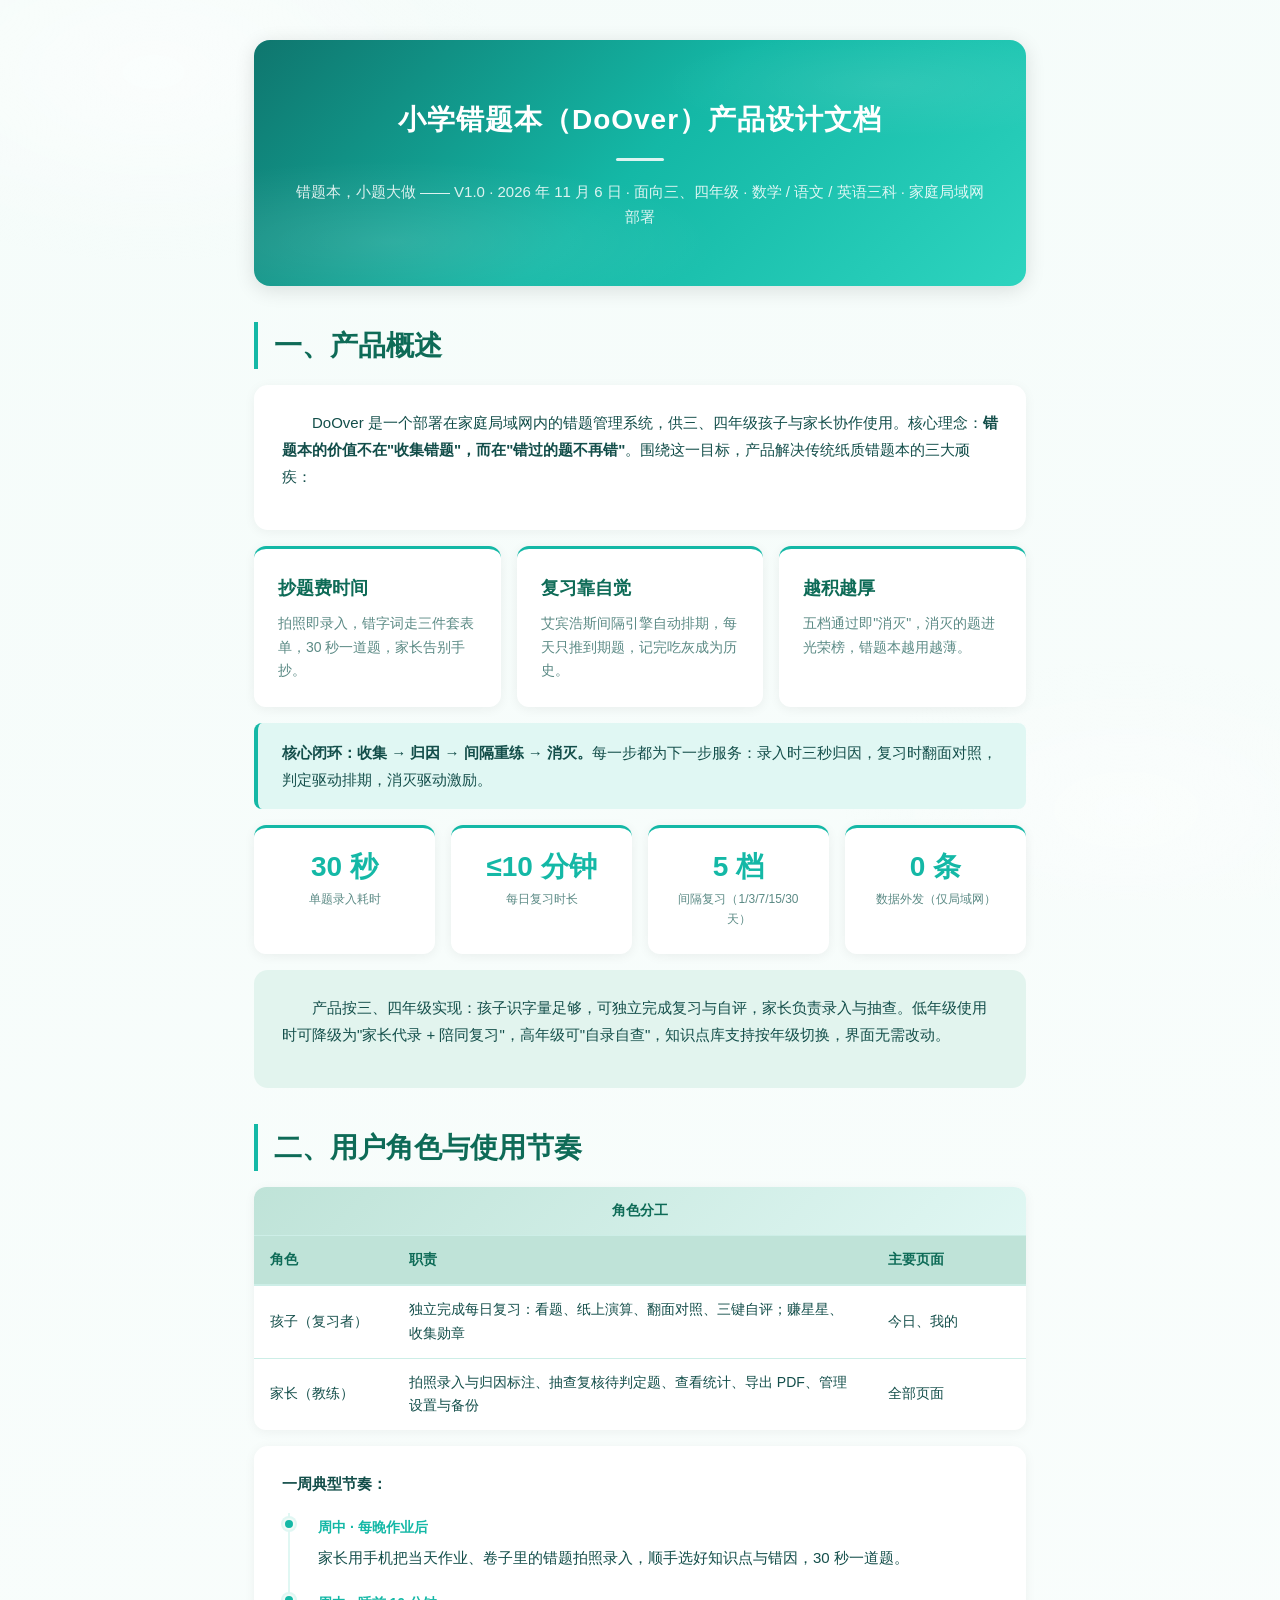
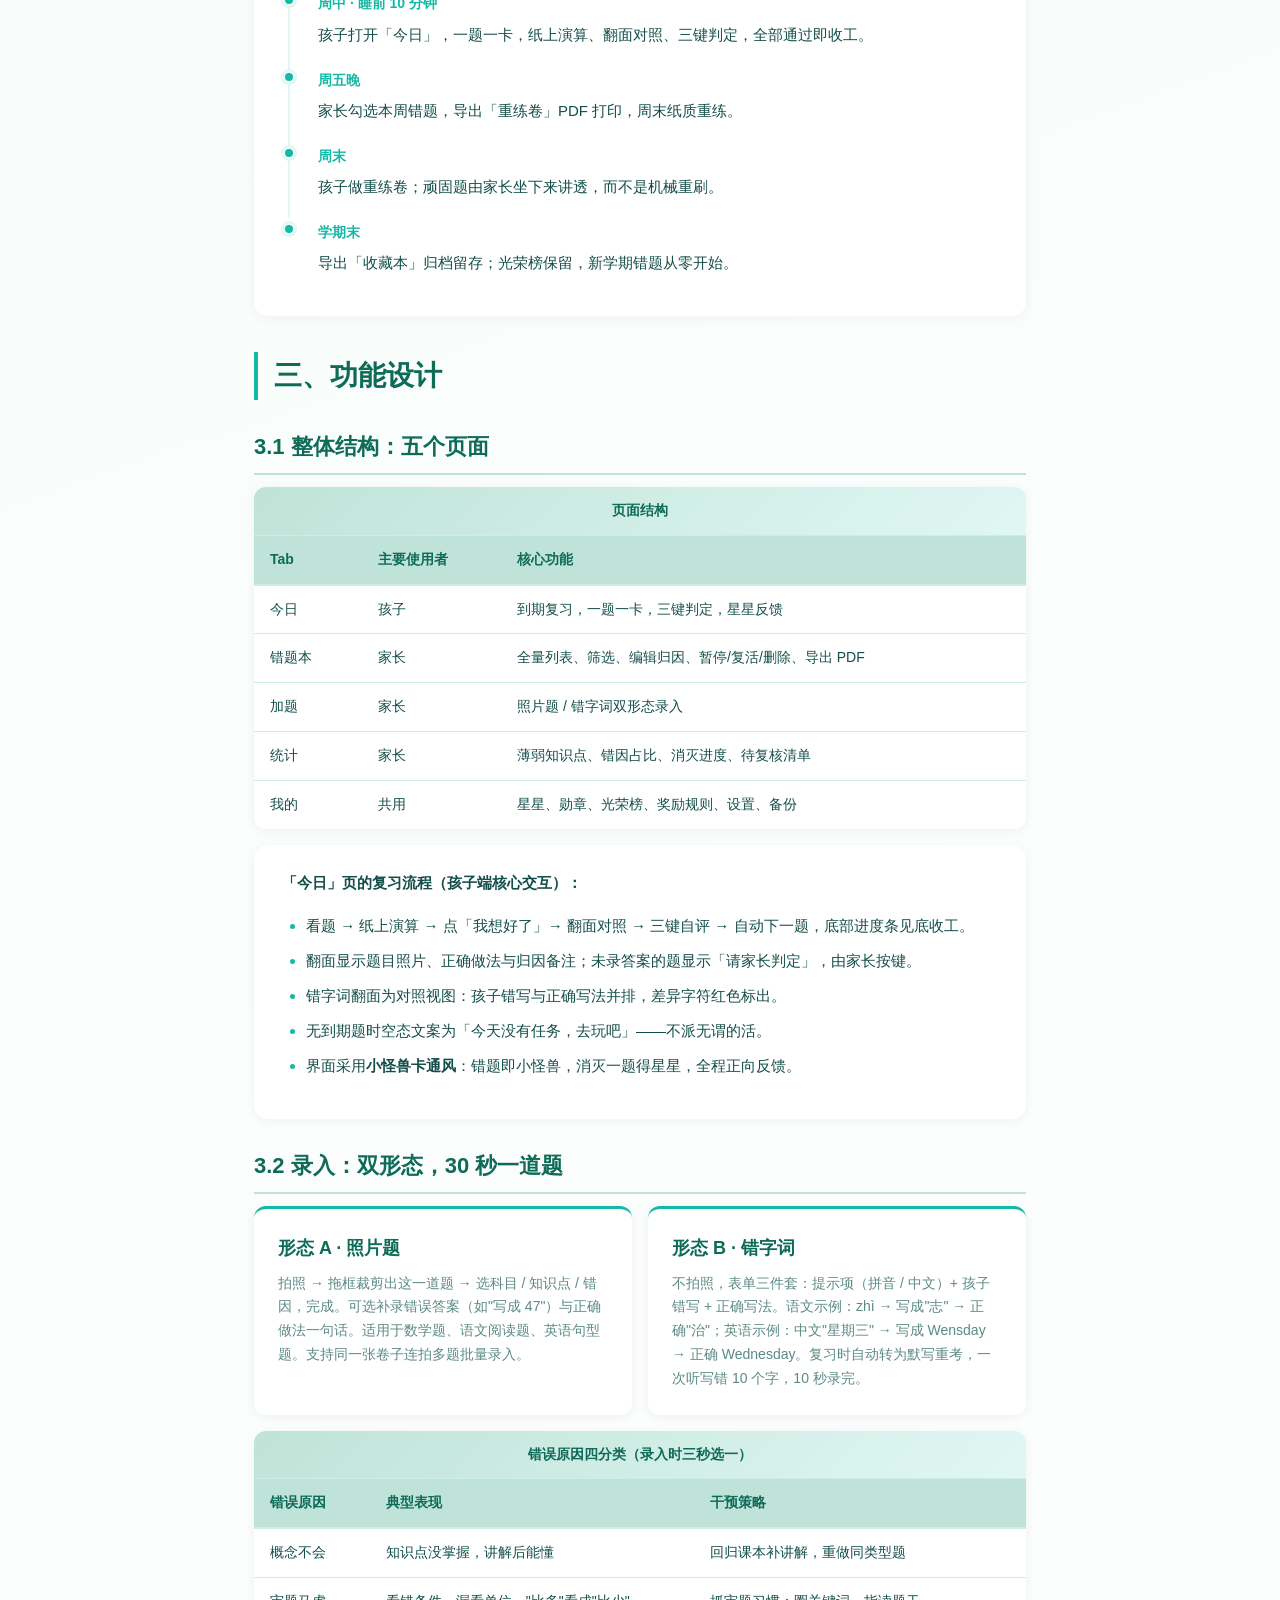
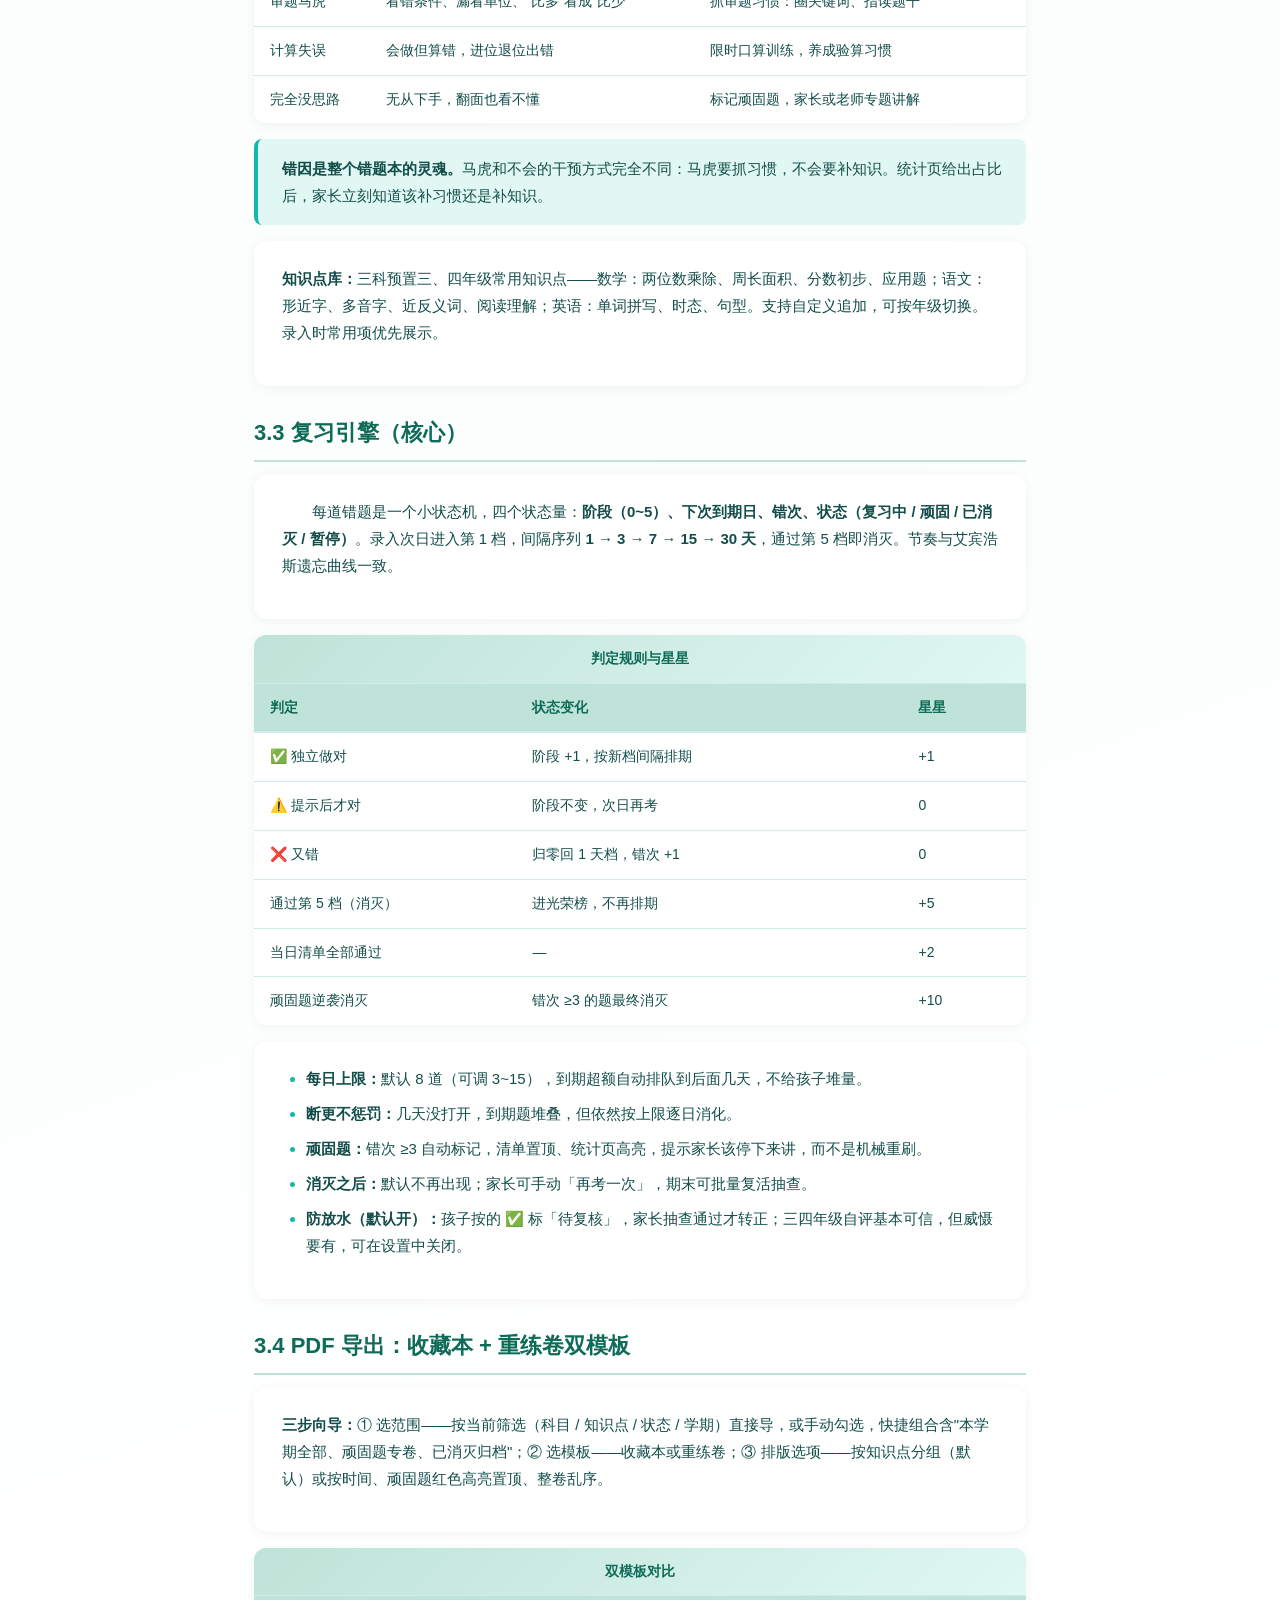
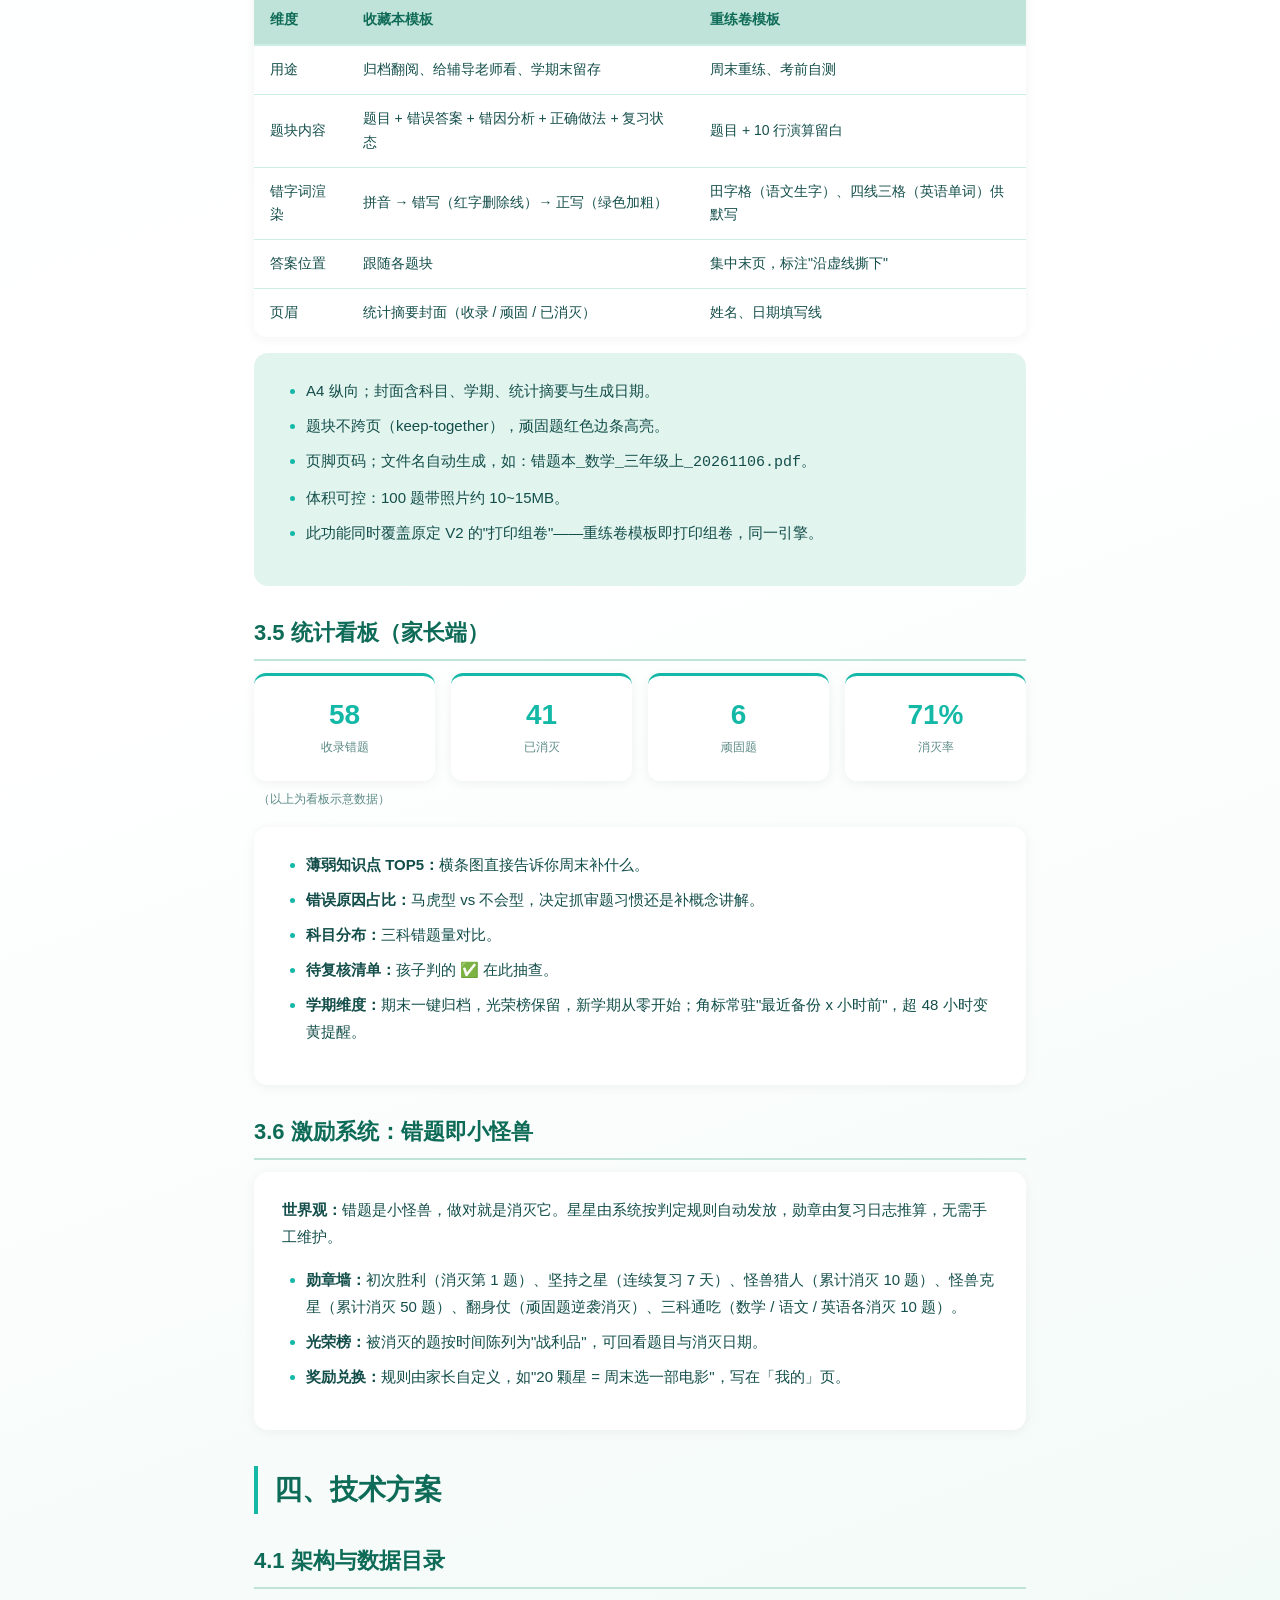
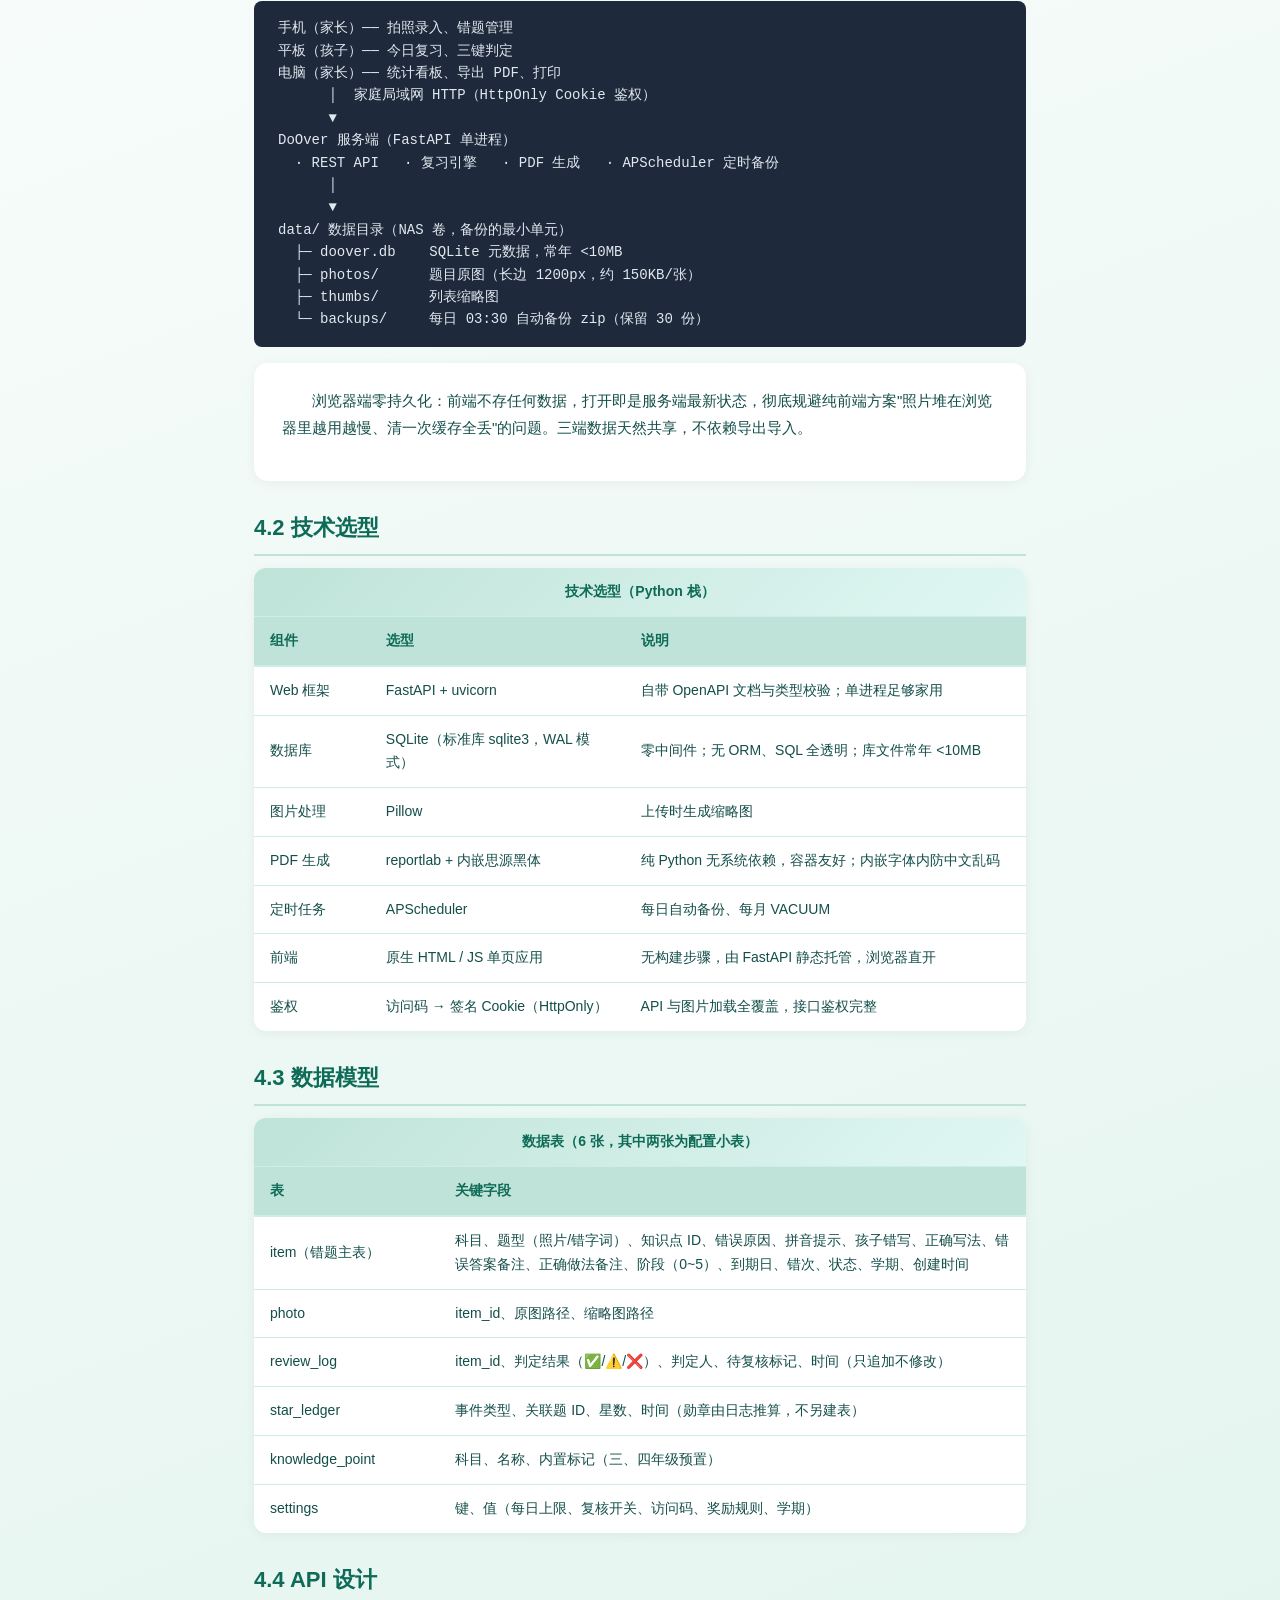
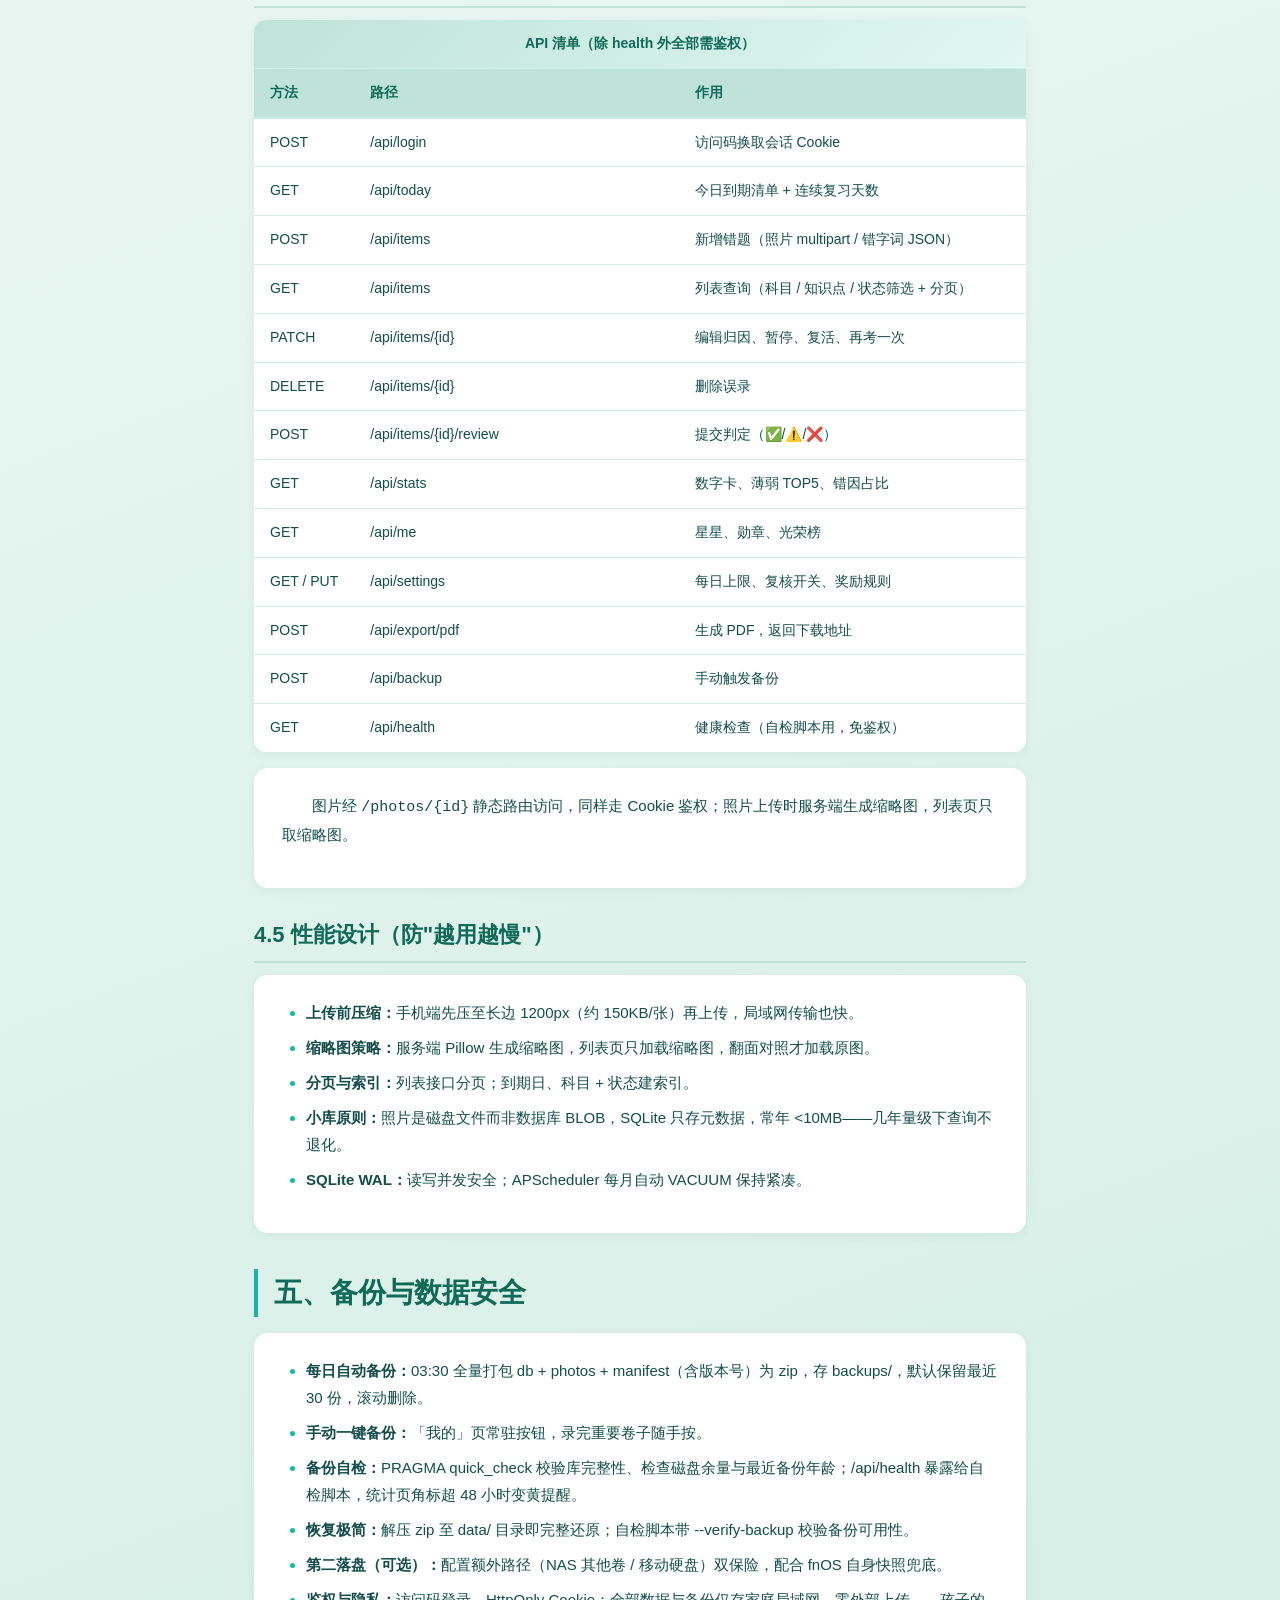
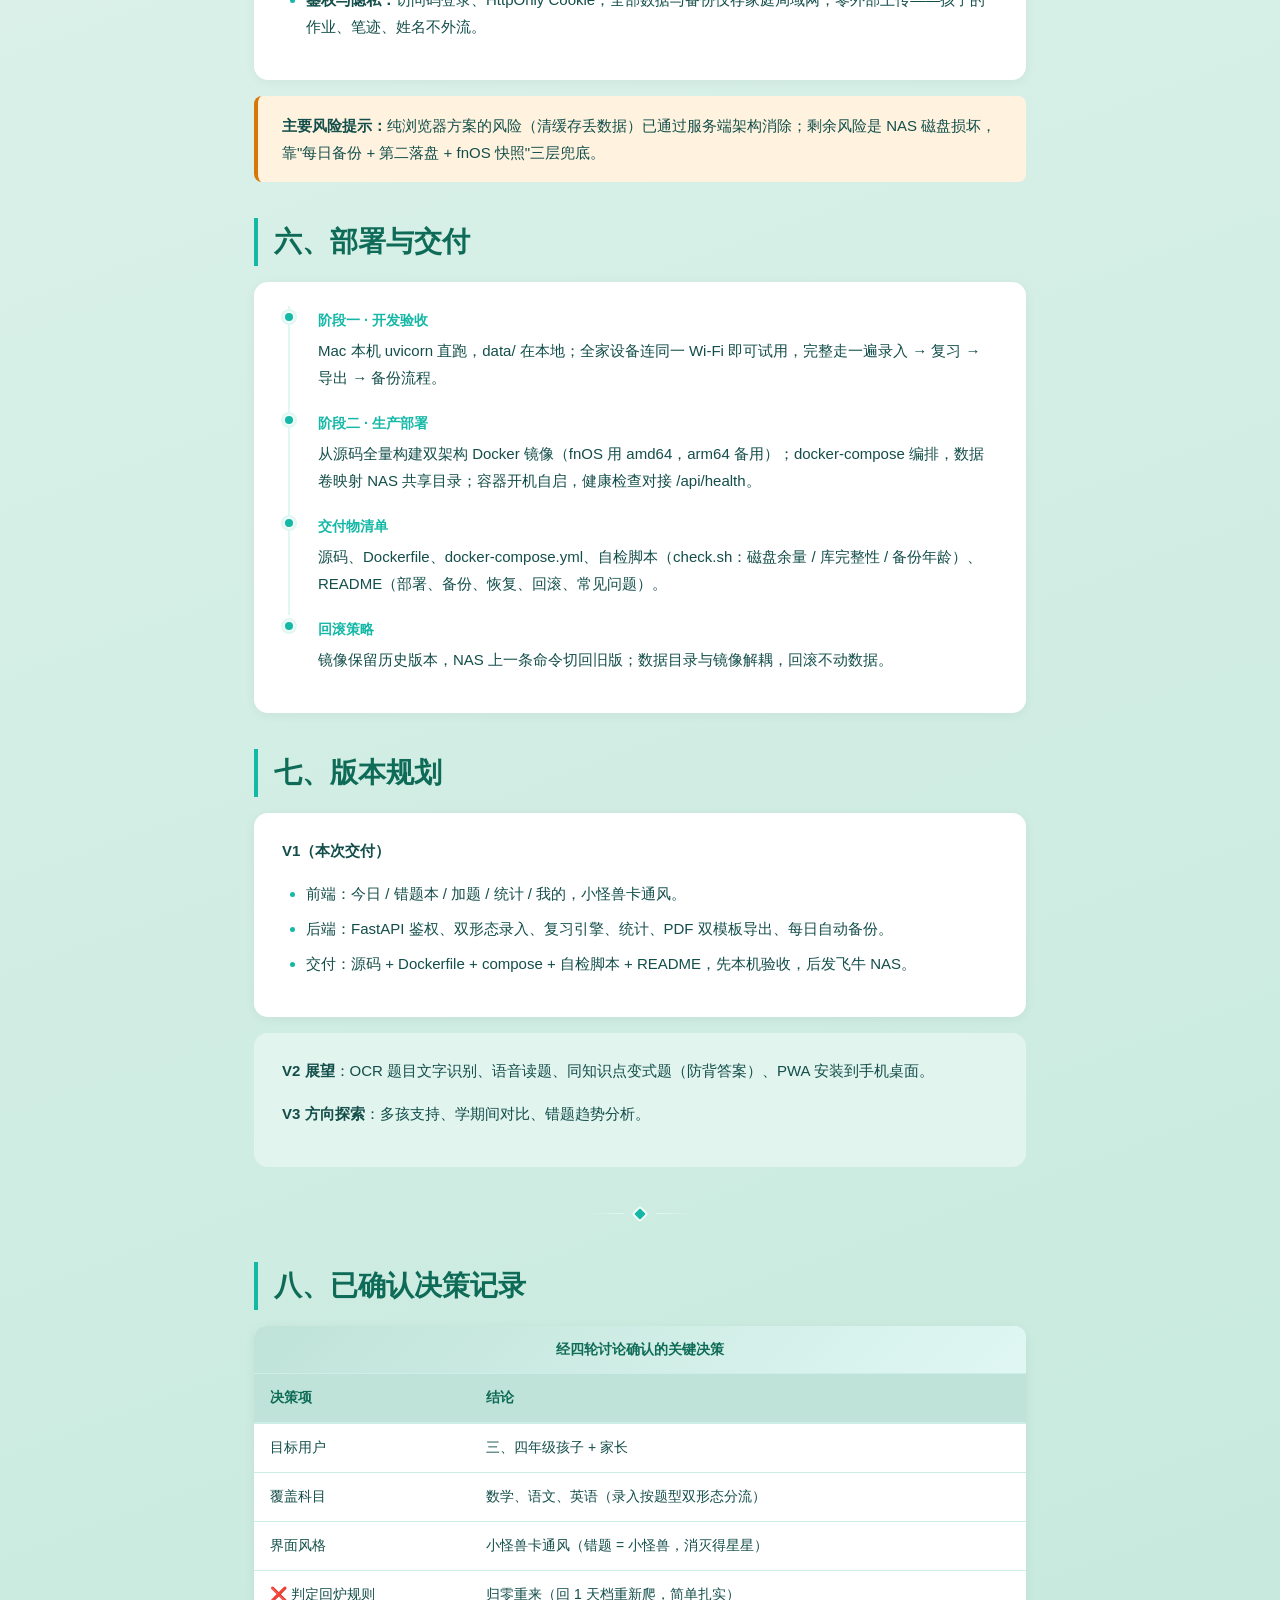
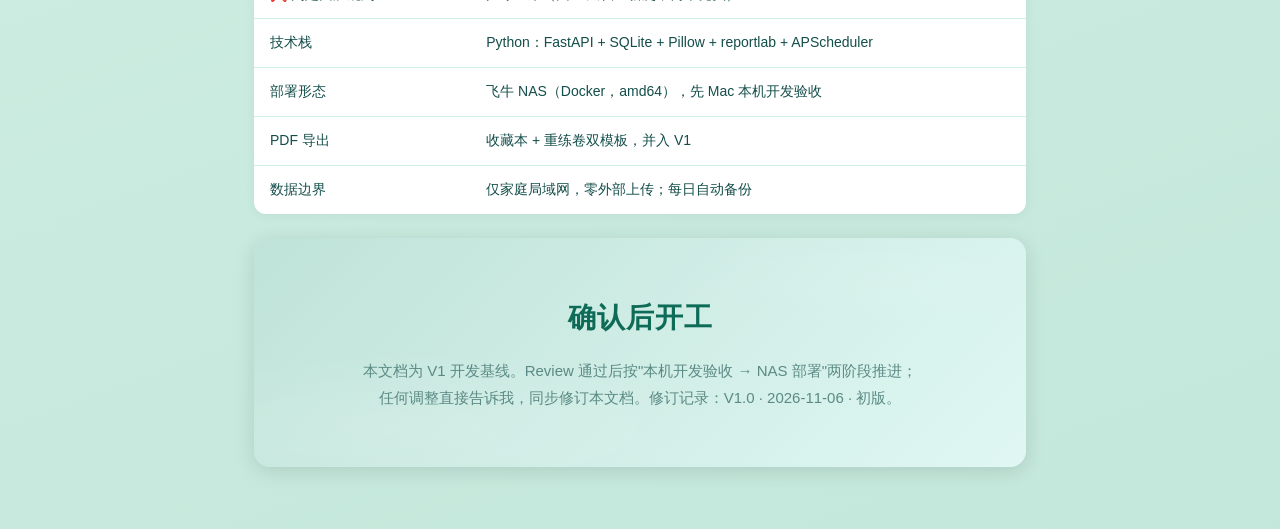
==== 错题本产品设计文档.html @ 05a355f1 "feat: DoOver 错题本 V1 全量实现 - 后端：FastAPI + SQLite（无ORM），间隔复习引擎（1/3/7/15/30天五档消灭）、   防放水抽查、PDF双模板导出（重练卷/" ====
<!DOCTYPE html>
<html lang="zh-CN">
<head>
<meta charset="UTF-8">
<meta name="viewport" content="width=device-width, initial-scale=1.0">
<title>小学错题本（DoOver）产品设计文档</title>
<style>
/* ========== Reset & Base ========== */
*, *::before, *::after { box-sizing: border-box; margin: 0; padding: 0; }
html { min-height: 100%; }
body {
  position: relative;
  font-family: -apple-system, "PingFang SC", "Hiragino Sans GB", "Microsoft YaHei", "Segoe UI", "Noto Sans SC", sans-serif;
  color: #134e4a;
  line-height: 1.7;
  -webkit-font-smoothing: antialiased;
  max-width: 820px;
  margin: 0 auto;
  padding: 40px 24px;
  background: linear-gradient(160deg, #f5fcfa 0%, #ffffff 45%, #c3e8db 100%);
  min-height: 100vh;
}
/* 全局光斑：两个白色 radial 光晕，营造页面呼吸感（纯装饰，转换时忽略） */
body::before {
  content: '';
  position: fixed;
  inset: 0;
  z-index: 0;
  pointer-events: none;
  background:
    radial-gradient(ellipse 45% 35% at 12% 8%, rgba(255,255,255,0.55) 0%, transparent 60%),
    radial-gradient(ellipse 40% 30% at 88% 90%, rgba(255,255,255,0.45) 0%, transparent 55%);
}
body > * { position: relative; z-index: 1; }

/* ========== 封面 Hero（深色渐变 + 光斑 + 白字） ========== */
.title {
  position: relative;
  overflow: hidden;
  padding: 56px 40px;
  text-align: center;
  background: linear-gradient(135deg, #0f766e 0%, #14b8a6 50%, #2dd4bf 100%);
  color: #ffffff;
  border-radius: 16px;
  margin-bottom: 24px;
  box-shadow: 0 4px 20px rgba(0,0,0,0.12);
}
.title::before {
  content: '';
  position: absolute; inset: 0;
  background:
    radial-gradient(ellipse 70% 55% at 18% 82%, rgba(255,255,255,0.12) 0%, transparent 60%),
    radial-gradient(ellipse 55% 40% at 82% 18%, rgba(255,255,255,0.08) 0%, transparent 55%);
  pointer-events: none;
}
.title > * { position: relative; z-index: 1; }
.title h1 { font-size: 28px; font-weight: 800; margin: 0 0 14px 0; letter-spacing: 1px; color: #ffffff; }
.title .accent-line {
  width: 48px; height: 3px; background: rgba(255,255,255,0.85);
  margin: 0 auto 18px; border-radius: 2px;
}
.title p { font-size: 15px; color: rgba(255,255,255,0.85); margin: 0; line-height: 1.7; }

/* ========== 章节标题 ========== */
h1.heading {
  font-size: 28px;
  color: #0e6b57;
  margin: 36px 0 16px 0;
  font-weight: 700;
  border-left: 4px solid #14b8a6;
  padding-left: 16px;
}
h2.heading {
  font-size: 22px;
  color: #0e6b57;
  margin: 28px 0 12px;
  padding-bottom: 8px;
  border-bottom: 2px solid #bfe3d8;
  font-weight: 600;
}

/* ========== 正文 / 列表 ========== */
.paragraph { font-size: 15px; color: #134e4a; line-height: 1.8; margin: 0 0 16px 0; text-indent: 2em; }
.paragraph.no-indent { text-indent: 0; }
.list { margin: 0 0 16px 0; padding-left: 24px; font-size: 15px; color: #134e4a; line-height: 1.8; }
.list li { margin-bottom: 8px; }
.list li::marker { color: #14b8a6; }

/* ========== 正文区卡片化容器 ========== */
.doc-section {
  background: #ffffff;
  border-radius: 14px;
  padding: 24px 28px;
  margin: 0 0 16px 0;
  box-shadow: 0 2px 12px rgba(0,0,0,0.05);
}
.doc-section.alt { background: #e2f4ee; box-shadow: none; }

/* ========== callout ========== */
.callout {
  margin: 0 0 16px 0;
  padding: 16px 24px;
  background: #e0f7f3;
  border-left: 4px solid #14b8a6;
  border-radius: 8px;
}
.callout[data-variant="warning"] { background: #FFF3E0; border-left-color: #d97706; }
.callout[data-variant="quote"]   { background: #f0fdfa; border-left-color: #14b8a6; }
.callout p { font-size: 15px; color: #134e4a; margin: 0; line-height: 1.8; }

/* ========== 表格 ========== */
.table-wrap {
  background: #ffffff;
  border-radius: 12px;
  box-shadow: 0 2px 12px rgba(0,0,0,0.05);
  overflow: hidden;
  margin: 0 0 16px 0;
}
.table-caption {
  padding: 12px 16px;
  background: linear-gradient(135deg, #bfe3d8, #e0f7f3);
  color: #0e6b57;
  font-size: 14px;
  font-weight: 600;
  text-align: center;
  border-bottom: 1px solid #cdeee7;
}
table.table { width: 100%; border-collapse: collapse; font-size: 14px; table-layout: fixed; }
table.table thead th {
  padding: 12px 16px;
  text-align: left;
  background: #bfe3d8;
  color: #0e6b57;
  font-weight: 700;
  border-bottom: 2px solid #cdeee7;
  word-break: break-word;
}
table.table tbody td { padding: 12px 16px; border-bottom: 1px solid #cdeee7; color: #134e4a; word-break: break-word; }
table.table tbody tr:last-child td { border-bottom: none; }
table.table tbody tr:hover { background: #e0f7f3; }

/* ========== stat ========== */
.stat-grid { display: flex; gap: 16px; margin: 0 0 16px 0; }
.stat {
  flex: 1;
  text-align: center;
  padding: 24px;
  background: #ffffff;
  border-radius: 12px;
  box-shadow: 0 2px 12px rgba(0,0,0,0.06);
  border-top: 3px solid #14b8a6;
}
.stat .num { font-size: 28px; color: #14b8a6; font-weight: 800; line-height: 1.1; }
.stat .label { font-size: 12px; color: #5b8a85; margin-top: 6px; }

/* ========== timeline ========== */
.timeline { list-style: none; padding: 0; margin: 0 0 16px 0; }
.timeline li {
  position: relative;
  padding-left: 28px;
  padding-bottom: 18px;
  border-left: 2px solid #e0f7f3;
  margin-left: 6px;
}
.timeline li:last-child { border-left-color: transparent; padding-bottom: 0; }
.timeline li::before {
  content: '';
  position: absolute;
  left: -7px; top: 5px;
  width: 12px; height: 12px;
  border-radius: 50%;
  background: #14b8a6;
  border: 2px solid #f1faf7;
  box-shadow: 0 0 0 2px #e0f7f3;
}
.timeline strong { font-size: 14px; color: #14b8a6; }
.timeline p { font-size: 15px; color: #134e4a; margin: 4px 0 0 0; line-height: 1.8; }

/* ========== code ========== */
.code {
  background: #1e293b;
  color: #e2e8f0;
  padding: 16px 24px;
  border-radius: 8px;
  font-size: 14px;
  line-height: 1.6;
  overflow-x: auto;
  margin: 0 0 16px 0;
  font-family: 'Cascadia Code', 'Fira Code', 'SF Mono', 'Source Code Pro', Consolas, monospace;
}

/* ========== card ========== */
.card-grid { display: flex; gap: 16px; margin: 0 0 16px 0; }
.card {
  flex: 1;
  background: #ffffff;
  padding: 24px;
  border-radius: 12px;
  box-shadow: 0 2px 12px rgba(0,0,0,0.06);
  border-top: 3px solid #14b8a6;
}
.card h3 { font-size: 18px; color: #0e6b57; margin: 0 0 8px 0; font-weight: 700; }
.card p  { font-size: 14px; color: #5b8a85; margin: 0; line-height: 1.7; }

/* ========== divider: 章节饰线 ========== */
.divider { margin: 32px 0; text-align: center; user-select: none; }
.divider .line {
  display: inline-block;
  width: 36px;
  height: 1px;
  vertical-align: middle;
  background: linear-gradient(to right, transparent, #e0f7f3);
}
.divider .line:last-child { background: linear-gradient(to left, transparent, #e0f7f3); }
.divider .diamond {
  display: inline-block;
  width: 8px; height: 8px;
  margin: 0 12px;
  vertical-align: middle;
  transform: rotate(45deg);
  background: #14b8a6;
  border-radius: 1px;
  box-shadow: 0 0 0 2px #f1faf7;
}

/* ========== 尾页 ========== */
.end_page {
  margin-top: 24px;
  padding: 56px 24px;
  text-align: center;
  background: linear-gradient(135deg, #bfe3d8 0%, #e0f7f3 100%);
  border-radius: 16px;
}
.end_page h1 { font-size: 28px; color: #0e6b57; margin: 0 0 16px 0; font-weight: 800; }
.end_page p  { font-size: 15px; color: #5b8a85; margin: 0; line-height: 1.8; }

/* ========== 响应式 ========== */
@media screen and (max-width: 600px) {
  body { padding: 16px !important; }
  h1 { font-size: 22px !important; }
  h2 { font-size: 18px !important; }
  h3 { font-size: 16px !important; }
  .stat-grid, .card-grid { flex-direction: column; }
}

/* ========== 打印优化 ========== */
@media print {
  body {
    padding: 0 !important;
    margin: 0 !important;
    background: #f1faf7;
    -webkit-print-color-adjust: exact !important;
    print-color-adjust: exact !important;
  }
  body::before { display: none; }
  .title, .end_page { border-radius: 0; box-shadow: none; }
  .doc-section, .card, .stat, .table-wrap { box-shadow: none; border: 1px solid #cdeee7; }
  section { break-inside: auto !important; }
}
</style>
</head>
<body class="mode-doc" data-palette="teal">

  <!-- ===== 封面 ===== -->
  <section class="title">
    <h1>小学错题本（DoOver）产品设计文档</h1>
    <div class="accent-line"></div>
    <p>错题本，小题大做 —— V1.0 · 2026 年 11 月 6 日 · 面向三、四年级 · 数学 / 语文 / 英语三科 · 家庭局域网部署</p>
  </section>

  <!-- ===== 一、产品概述 ===== -->
  <h1 class="heading" data-level="1">一、产品概述</h1>

  <div class="doc-section">
    <p class="paragraph">DoOver 是一个部署在家庭局域网内的错题管理系统，供三、四年级孩子与家长协作使用。核心理念：<strong>错题本的价值不在"收集错题"，而在"错过的题不再错"</strong>。围绕这一目标，产品解决传统纸质错题本的三大顽疾：</p>
  </div>

  <div class="card-grid" data-cols="3">
    <div class="card">
      <h3>抄题费时间</h3>
      <p>拍照即录入，错字词走三件套表单，30 秒一道题，家长告别手抄。</p>
    </div>
    <div class="card">
      <h3>复习靠自觉</h3>
      <p>艾宾浩斯间隔引擎自动排期，每天只推到期题，记完吃灰成为历史。</p>
    </div>
    <div class="card">
      <h3>越积越厚</h3>
      <p>五档通过即"消灭"，消灭的题进光荣榜，错题本越用越薄。</p>
    </div>
  </div>

  <aside class="callout" data-variant="tip">
    <p><strong>核心闭环：收集 → 归因 → 间隔重练 → 消灭。</strong>每一步都为下一步服务：录入时三秒归因，复习时翻面对照，判定驱动排期，消灭驱动激励。</p>
  </aside>

  <div class="stat-grid" data-cols="4">
    <div class="stat">
      <div class="num">30 秒</div>
      <div class="label">单题录入耗时</div>
    </div>
    <div class="stat">
      <div class="num">≤10 分钟</div>
      <div class="label">每日复习时长</div>
    </div>
    <div class="stat">
      <div class="num">5 档</div>
      <div class="label">间隔复习（1/3/7/15/30 天）</div>
    </div>
    <div class="stat">
      <div class="num">0 条</div>
      <div class="label">数据外发（仅局域网）</div>
    </div>
  </div>

  <div class="doc-section alt">
    <p class="paragraph">产品按三、四年级实现：孩子识字量足够，可独立完成复习与自评，家长负责录入与抽查。低年级使用时可降级为"家长代录 + 陪同复习"，高年级可"自录自查"，知识点库支持按年级切换，界面无需改动。</p>
  </div>

  <!-- ===== 二、用户角色与使用节奏 ===== -->
  <h1 class="heading" data-level="1">二、用户角色与使用节奏</h1>

  <div class="table-wrap">
    <div class="table-caption">角色分工</div>
    <table class="table" data-caption="角色分工">
      <colgroup><col style="width:18%"><col style="width:62%"><col style="width:20%"></colgroup>
      <thead>
        <tr><th>角色</th><th>职责</th><th>主要页面</th></tr>
      </thead>
      <tbody>
        <tr><td>孩子（复习者）</td><td>独立完成每日复习：看题、纸上演算、翻面对照、三键自评；赚星星、收集勋章</td><td>今日、我的</td></tr>
        <tr><td>家长（教练）</td><td>拍照录入与归因标注、抽查复核待判定题、查看统计、导出 PDF、管理设置与备份</td><td>全部页面</td></tr>
      </tbody>
    </table>
  </div>

  <div class="doc-section">
    <p class="paragraph no-indent"><strong>一周典型节奏：</strong></p>
    <ol class="timeline">
      <li>
        <strong>周中 · 每晚作业后</strong>
        <p>家长用手机把当天作业、卷子里的错题拍照录入，顺手选好知识点与错因，30 秒一道题。</p>
      </li>
      <li>
        <strong>周中 · 睡前 10 分钟</strong>
        <p>孩子打开「今日」，一题一卡，纸上演算、翻面对照、三键判定，全部通过即收工。</p>
      </li>
      <li>
        <strong>周五晚</strong>
        <p>家长勾选本周错题，导出「重练卷」PDF 打印，周末纸质重练。</p>
      </li>
      <li>
        <strong>周末</strong>
        <p>孩子做重练卷；顽固题由家长坐下来讲透，而不是机械重刷。</p>
      </li>
      <li>
        <strong>学期末</strong>
        <p>导出「收藏本」归档留存；光荣榜保留，新学期错题从零开始。</p>
      </li>
    </ol>
  </div>

  <!-- ===== 三、功能设计 ===== -->
  <h1 class="heading" data-level="1">三、功能设计</h1>

  <h2 class="heading" data-level="2">3.1 整体结构：五个页面</h2>

  <div class="table-wrap">
    <div class="table-caption">页面结构</div>
    <table class="table" data-caption="页面结构">
      <colgroup><col style="width:14%"><col style="width:18%"><col style="width:68%"></colgroup>
      <thead>
        <tr><th>Tab</th><th>主要使用者</th><th>核心功能</th></tr>
      </thead>
      <tbody>
        <tr><td>今日</td><td>孩子</td><td>到期复习，一题一卡，三键判定，星星反馈</td></tr>
        <tr><td>错题本</td><td>家长</td><td>全量列表、筛选、编辑归因、暂停/复活/删除、导出 PDF</td></tr>
        <tr><td>加题</td><td>家长</td><td>照片题 / 错字词双形态录入</td></tr>
        <tr><td>统计</td><td>家长</td><td>薄弱知识点、错因占比、消灭进度、待复核清单</td></tr>
        <tr><td>我的</td><td>共用</td><td>星星、勋章、光荣榜、奖励规则、设置、备份</td></tr>
      </tbody>
    </table>
  </div>

  <div class="doc-section">
    <p class="paragraph no-indent"><strong>「今日」页的复习流程（孩子端核心交互）：</strong></p>
    <ul class="list">
      <li>看题 → 纸上演算 → 点「我想好了」→ 翻面对照 → 三键自评 → 自动下一题，底部进度条见底收工。</li>
      <li>翻面显示题目照片、正确做法与归因备注；未录答案的题显示「请家长判定」，由家长按键。</li>
      <li>错字词翻面为对照视图：孩子错写与正确写法并排，差异字符红色标出。</li>
      <li>无到期题时空态文案为「今天没有任务，去玩吧」——不派无谓的活。</li>
      <li>界面采用<strong>小怪兽卡通风</strong>：错题即小怪兽，消灭一题得星星，全程正向反馈。</li>
    </ul>
  </div>

  <h2 class="heading" data-level="2">3.2 录入：双形态，30 秒一道题</h2>

  <div class="card-grid" data-cols="2">
    <div class="card">
      <h3>形态 A · 照片题</h3>
      <p>拍照 → 拖框裁剪出这一道题 → 选科目 / 知识点 / 错因，完成。可选补录错误答案（如"写成 47"）与正确做法一句话。适用于数学题、语文阅读题、英语句型题。支持同一张卷子连拍多题批量录入。</p>
    </div>
    <div class="card">
      <h3>形态 B · 错字词</h3>
      <p>不拍照，表单三件套：提示项（拼音 / 中文）+ 孩子错写 + 正确写法。语文示例：zhì → 写成"志" → 正确"治"；英语示例：中文"星期三" → 写成 Wensday → 正确 Wednesday。复习时自动转为默写重考，一次听写错 10 个字，10 秒录完。</p>
    </div>
  </div>

  <div class="table-wrap">
    <div class="table-caption">错误原因四分类（录入时三秒选一）</div>
    <table class="table" data-caption="错误原因四分类">
      <colgroup><col style="width:15%"><col style="width:42%"><col style="width:43%"></colgroup>
      <thead>
        <tr><th>错误原因</th><th>典型表现</th><th>干预策略</th></tr>
      </thead>
      <tbody>
        <tr><td>概念不会</td><td>知识点没掌握，讲解后能懂</td><td>回归课本补讲解，重做同类型题</td></tr>
        <tr><td>审题马虎</td><td>看错条件、漏看单位、"比多"看成"比少"</td><td>抓审题习惯：圈关键词、指读题干</td></tr>
        <tr><td>计算失误</td><td>会做但算错，进位退位出错</td><td>限时口算训练，养成验算习惯</td></tr>
        <tr><td>完全没思路</td><td>无从下手，翻面也看不懂</td><td>标记顽固题，家长或老师专题讲解</td></tr>
      </tbody>
    </table>
  </div>

  <aside class="callout" data-variant="tip">
    <p><strong>错因是整个错题本的灵魂。</strong>马虎和不会的干预方式完全不同：马虎要抓习惯，不会要补知识。统计页给出占比后，家长立刻知道该补习惯还是补知识。</p>
  </aside>

  <div class="doc-section">
    <p class="paragraph no-indent"><strong>知识点库：</strong>三科预置三、四年级常用知识点——数学：两位数乘除、周长面积、分数初步、应用题；语文：形近字、多音字、近反义词、阅读理解；英语：单词拼写、时态、句型。支持自定义追加，可按年级切换。录入时常用项优先展示。</p>
  </div>

  <h2 class="heading" data-level="2">3.3 复习引擎（核心）</h2>

  <div class="doc-section">
    <p class="paragraph">每道错题是一个小状态机，四个状态量：<strong>阶段（0~5）、下次到期日、错次、状态（复习中 / 顽固 / 已消灭 / 暂停）</strong>。录入次日进入第 1 档，间隔序列 <strong>1 → 3 → 7 → 15 → 30 天</strong>，通过第 5 档即消灭。节奏与艾宾浩斯遗忘曲线一致。</p>
  </div>

  <div class="table-wrap">
    <div class="table-caption">判定规则与星星</div>
    <table class="table" data-caption="判定规则与星星">
      <colgroup><col style="width:34%"><col style="width:50%"><col style="width:16%"></colgroup>
      <thead>
        <tr><th>判定</th><th>状态变化</th><th>星星</th></tr>
      </thead>
      <tbody>
        <tr><td>✅ 独立做对</td><td>阶段 +1，按新档间隔排期</td><td>+1</td></tr>
        <tr><td>⚠️ 提示后才对</td><td>阶段不变，次日再考</td><td>0</td></tr>
        <tr><td>❌ 又错</td><td>归零回 1 天档，错次 +1</td><td>0</td></tr>
        <tr><td>通过第 5 档（消灭）</td><td>进光荣榜，不再排期</td><td>+5</td></tr>
        <tr><td>当日清单全部通过</td><td>—</td><td>+2</td></tr>
        <tr><td>顽固题逆袭消灭</td><td>错次 ≥3 的题最终消灭</td><td>+10</td></tr>
      </tbody>
    </table>
  </div>

  <div class="doc-section">
    <ul class="list">
      <li><strong>每日上限：</strong>默认 8 道（可调 3~15），到期超额自动排队到后面几天，不给孩子堆量。</li>
      <li><strong>断更不惩罚：</strong>几天没打开，到期题堆叠，但依然按上限逐日消化。</li>
      <li><strong>顽固题：</strong>错次 ≥3 自动标记，清单置顶、统计页高亮，提示家长该停下来讲，而不是机械重刷。</li>
      <li><strong>消灭之后：</strong>默认不再出现；家长可手动「再考一次」，期末可批量复活抽查。</li>
      <li><strong>防放水（默认开）：</strong>孩子按的 ✅ 标「待复核」，家长抽查通过才转正；三四年级自评基本可信，但威慑要有，可在设置中关闭。</li>
    </ul>
  </div>

  <h2 class="heading" data-level="2">3.4 PDF 导出：收藏本 + 重练卷双模板</h2>

  <div class="doc-section">
    <p class="paragraph no-indent"><strong>三步向导：</strong>① 选范围——按当前筛选（科目 / 知识点 / 状态 / 学期）直接导，或手动勾选，快捷组合含"本学期全部、顽固题专卷、已消灭归档"；② 选模板——收藏本或重练卷；③ 排版选项——按知识点分组（默认）或按时间、顽固题红色高亮置顶、整卷乱序。</p>
  </div>

  <div class="table-wrap">
    <div class="table-caption">双模板对比</div>
    <table class="table" data-caption="双模板对比">
      <colgroup><col style="width:12%"><col style="width:45%"><col style="width:43%"></colgroup>
      <thead>
        <tr><th>维度</th><th>收藏本模板</th><th>重练卷模板</th></tr>
      </thead>
      <tbody>
        <tr><td>用途</td><td>归档翻阅、给辅导老师看、学期末留存</td><td>周末重练、考前自测</td></tr>
        <tr><td>题块内容</td><td>题目 + 错误答案 + 错因分析 + 正确做法 + 复习状态</td><td>题目 + 10 行演算留白</td></tr>
        <tr><td>错字词渲染</td><td>拼音 → 错写（红字删除线）→ 正写（绿色加粗）</td><td>田字格（语文生字）、四线三格（英语单词）供默写</td></tr>
        <tr><td>答案位置</td><td>跟随各题块</td><td>集中末页，标注"沿虚线撕下"</td></tr>
        <tr><td>页眉</td><td>统计摘要封面（收录 / 顽固 / 已消灭）</td><td>姓名、日期填写线</td></tr>
      </tbody>
    </table>
  </div>

  <div class="doc-section alt">
    <ul class="list">
      <li>A4 纵向；封面含科目、学期、统计摘要与生成日期。</li>
      <li>题块不跨页（keep-together），顽固题红色边条高亮。</li>
      <li>页脚页码；文件名自动生成，如：<code>错题本_数学_三年级上_20261106.pdf</code>。</li>
      <li>体积可控：100 题带照片约 10~15MB。</li>
      <li>此功能同时覆盖原定 V2 的"打印组卷"——重练卷模板即打印组卷，同一引擎。</li>
    </ul>
  </div>

  <h2 class="heading" data-level="2">3.5 统计看板（家长端）</h2>

  <div class="stat-grid" data-cols="4">
    <div class="stat">
      <div class="num">58</div>
      <div class="label">收录错题</div>
    </div>
    <div class="stat">
      <div class="num">41</div>
      <div class="label">已消灭</div>
    </div>
    <div class="stat">
      <div class="num">6</div>
      <div class="label">顽固题</div>
    </div>
    <div class="stat">
      <div class="num">71%</div>
      <div class="label">消灭率</div>
    </div>
  </div>
  <p class="paragraph no-indent" style="font-size:12px;color:#5b8a85;margin:-8px 0 16px 4px;">（以上为看板示意数据）</p>

  <div class="doc-section">
    <ul class="list">
      <li><strong>薄弱知识点 TOP5：</strong>横条图直接告诉你周末补什么。</li>
      <li><strong>错误原因占比：</strong>马虎型 vs 不会型，决定抓审题习惯还是补概念讲解。</li>
      <li><strong>科目分布：</strong>三科错题量对比。</li>
      <li><strong>待复核清单：</strong>孩子判的 ✅ 在此抽查。</li>
      <li><strong>学期维度：</strong>期末一键归档，光荣榜保留，新学期从零开始；角标常驻"最近备份 x 小时前"，超 48 小时变黄提醒。</li>
    </ul>
  </div>

  <h2 class="heading" data-level="2">3.6 激励系统：错题即小怪兽</h2>

  <div class="doc-section">
    <p class="paragraph no-indent"><strong>世界观：</strong>错题是小怪兽，做对就是消灭它。星星由系统按判定规则自动发放，勋章由复习日志推算，无需手工维护。</p>
    <ul class="list">
      <li><strong>勋章墙：</strong>初次胜利（消灭第 1 题）、坚持之星（连续复习 7 天）、怪兽猎人（累计消灭 10 题）、怪兽克星（累计消灭 50 题）、翻身仗（顽固题逆袭消灭）、三科通吃（数学 / 语文 / 英语各消灭 10 题）。</li>
      <li><strong>光荣榜：</strong>被消灭的题按时间陈列为"战利品"，可回看题目与消灭日期。</li>
      <li><strong>奖励兑换：</strong>规则由家长自定义，如"20 颗星 = 周末选一部电影"，写在「我的」页。</li>
    </ul>
  </div>

  <!-- ===== 四、技术方案 ===== -->
  <h1 class="heading" data-level="1">四、技术方案</h1>

  <h2 class="heading" data-level="2">4.1 架构与数据目录</h2>

  <pre class="code" data-lang="text"><code>手机（家长）── 拍照录入、错题管理
平板（孩子）── 今日复习、三键判定
电脑（家长）── 统计看板、导出 PDF、打印
      │  家庭局域网 HTTP（HttpOnly Cookie 鉴权）
      ▼
DoOver 服务端（FastAPI 单进程）
  · REST API   · 复习引擎   · PDF 生成   · APScheduler 定时备份
      │
      ▼
data/ 数据目录（NAS 卷，备份的最小单元）
  ├─ doover.db    SQLite 元数据，常年 &lt;10MB
  ├─ photos/      题目原图（长边 1200px，约 150KB/张）
  ├─ thumbs/      列表缩略图
  └─ backups/     每日 03:30 自动备份 zip（保留 30 份）</code></pre>

  <div class="doc-section">
    <p class="paragraph">浏览器端零持久化：前端不存任何数据，打开即是服务端最新状态，彻底规避纯前端方案"照片堆在浏览器里越用越慢、清一次缓存全丢"的问题。三端数据天然共享，不依赖导出导入。</p>
  </div>

  <h2 class="heading" data-level="2">4.2 技术选型</h2>

  <div class="table-wrap">
    <div class="table-caption">技术选型（Python 栈）</div>
    <table class="table" data-caption="技术选型（Python 栈）">
      <colgroup><col style="width:15%"><col style="width:33%"><col style="width:52%"></colgroup>
      <thead>
        <tr><th>组件</th><th>选型</th><th>说明</th></tr>
      </thead>
      <tbody>
        <tr><td>Web 框架</td><td>FastAPI + uvicorn</td><td>自带 OpenAPI 文档与类型校验；单进程足够家用</td></tr>
        <tr><td>数据库</td><td>SQLite（标准库 sqlite3，WAL 模式）</td><td>零中间件；无 ORM、SQL 全透明；库文件常年 &lt;10MB</td></tr>
        <tr><td>图片处理</td><td>Pillow</td><td>上传时生成缩略图</td></tr>
        <tr><td>PDF 生成</td><td>reportlab + 内嵌思源黑体</td><td>纯 Python 无系统依赖，容器友好；内嵌字体内防中文乱码</td></tr>
        <tr><td>定时任务</td><td>APScheduler</td><td>每日自动备份、每月 VACUUM</td></tr>
        <tr><td>前端</td><td>原生 HTML / JS 单页应用</td><td>无构建步骤，由 FastAPI 静态托管，浏览器直开</td></tr>
        <tr><td>鉴权</td><td>访问码 → 签名 Cookie（HttpOnly）</td><td>API 与图片加载全覆盖，接口鉴权完整</td></tr>
      </tbody>
    </table>
  </div>

  <h2 class="heading" data-level="2">4.3 数据模型</h2>

  <div class="table-wrap">
    <div class="table-caption">数据表（6 张，其中两张为配置小表）</div>
    <table class="table" data-caption="数据表（6 张，其中两张为配置小表）">
      <colgroup><col style="width:24%"><col style="width:76%"></colgroup>
      <thead>
        <tr><th>表</th><th>关键字段</th></tr>
      </thead>
      <tbody>
        <tr><td>item（错题主表）</td><td>科目、题型（照片/错字词）、知识点 ID、错误原因、拼音提示、孩子错写、正确写法、错误答案备注、正确做法备注、阶段（0~5）、到期日、错次、状态、学期、创建时间</td></tr>
        <tr><td>photo</td><td>item_id、原图路径、缩略图路径</td></tr>
        <tr><td>review_log</td><td>item_id、判定结果（✅/⚠️/❌）、判定人、待复核标记、时间（只追加不修改）</td></tr>
        <tr><td>star_ledger</td><td>事件类型、关联题 ID、星数、时间（勋章由日志推算，不另建表）</td></tr>
        <tr><td>knowledge_point</td><td>科目、名称、内置标记（三、四年级预置）</td></tr>
        <tr><td>settings</td><td>键、值（每日上限、复核开关、访问码、奖励规则、学期）</td></tr>
      </tbody>
    </table>
  </div>

  <h2 class="heading" data-level="2">4.4 API 设计</h2>

  <div class="table-wrap">
    <div class="table-caption">API 清单（除 health 外全部需鉴权）</div>
    <table class="table" data-caption="API 清单（除 health 外全部需鉴权）">
      <colgroup><col style="width:13%"><col style="width:42%"><col style="width:45%"></colgroup>
      <thead>
        <tr><th>方法</th><th>路径</th><th>作用</th></tr>
      </thead>
      <tbody>
        <tr><td>POST</td><td>/api/login</td><td>访问码换取会话 Cookie</td></tr>
        <tr><td>GET</td><td>/api/today</td><td>今日到期清单 + 连续复习天数</td></tr>
        <tr><td>POST</td><td>/api/items</td><td>新增错题（照片 multipart / 错字词 JSON）</td></tr>
        <tr><td>GET</td><td>/api/items</td><td>列表查询（科目 / 知识点 / 状态筛选 + 分页）</td></tr>
        <tr><td>PATCH</td><td>/api/items/{id}</td><td>编辑归因、暂停、复活、再考一次</td></tr>
        <tr><td>DELETE</td><td>/api/items/{id}</td><td>删除误录</td></tr>
        <tr><td>POST</td><td>/api/items/{id}/review</td><td>提交判定（✅/⚠️/❌）</td></tr>
        <tr><td>GET</td><td>/api/stats</td><td>数字卡、薄弱 TOP5、错因占比</td></tr>
        <tr><td>GET</td><td>/api/me</td><td>星星、勋章、光荣榜</td></tr>
        <tr><td>GET / PUT</td><td>/api/settings</td><td>每日上限、复核开关、奖励规则</td></tr>
        <tr><td>POST</td><td>/api/export/pdf</td><td>生成 PDF，返回下载地址</td></tr>
        <tr><td>POST</td><td>/api/backup</td><td>手动触发备份</td></tr>
        <tr><td>GET</td><td>/api/health</td><td>健康检查（自检脚本用，免鉴权）</td></tr>
      </tbody>
    </table>
  </div>

  <div class="doc-section">
    <p class="paragraph">图片经 <code>/photos/{id}</code> 静态路由访问，同样走 Cookie 鉴权；照片上传时服务端生成缩略图，列表页只取缩略图。</p>
  </div>

  <h2 class="heading" data-level="2">4.5 性能设计（防"越用越慢"）</h2>

  <div class="doc-section">
    <ul class="list">
      <li><strong>上传前压缩：</strong>手机端先压至长边 1200px（约 150KB/张）再上传，局域网传输也快。</li>
      <li><strong>缩略图策略：</strong>服务端 Pillow 生成缩略图，列表页只加载缩略图，翻面对照才加载原图。</li>
      <li><strong>分页与索引：</strong>列表接口分页；到期日、科目 + 状态建索引。</li>
      <li><strong>小库原则：</strong>照片是磁盘文件而非数据库 BLOB，SQLite 只存元数据，常年 &lt;10MB——几年量级下查询不退化。</li>
      <li><strong>SQLite WAL：</strong>读写并发安全；APScheduler 每月自动 VACUUM 保持紧凑。</li>
    </ul>
  </div>

  <!-- ===== 五、备份与数据安全 ===== -->
  <h1 class="heading" data-level="1">五、备份与数据安全</h1>

  <div class="doc-section">
    <ul class="list">
      <li><strong>每日自动备份：</strong>03:30 全量打包 db + photos + manifest（含版本号）为 zip，存 backups/，默认保留最近 30 份，滚动删除。</li>
      <li><strong>手动一键备份：</strong>「我的」页常驻按钮，录完重要卷子随手按。</li>
      <li><strong>备份自检：</strong>PRAGMA quick_check 校验库完整性、检查磁盘余量与最近备份年龄；/api/health 暴露给自检脚本，统计页角标超 48 小时变黄提醒。</li>
      <li><strong>恢复极简：</strong>解压 zip 至 data/ 目录即完整还原；自检脚本带 --verify-backup 校验备份可用性。</li>
      <li><strong>第二落盘（可选）：</strong>配置额外路径（NAS 其他卷 / 移动硬盘）双保险，配合 fnOS 自身快照兜底。</li>
      <li><strong>鉴权与隐私：</strong>访问码登录、HttpOnly Cookie；全部数据与备份仅存家庭局域网，零外部上传——孩子的作业、笔迹、姓名不外流。</li>
    </ul>
  </div>

  <aside class="callout" data-variant="warning">
    <p><strong>主要风险提示：</strong>纯浏览器方案的风险（清缓存丢数据）已通过服务端架构消除；剩余风险是 NAS 磁盘损坏，靠"每日备份 + 第二落盘 + fnOS 快照"三层兜底。</p>
  </aside>

  <!-- ===== 六、部署与交付 ===== -->
  <h1 class="heading" data-level="1">六、部署与交付</h1>

  <div class="doc-section">
    <ol class="timeline">
      <li>
        <strong>阶段一 · 开发验收</strong>
        <p>Mac 本机 uvicorn 直跑，data/ 在本地；全家设备连同一 Wi-Fi 即可试用，完整走一遍录入 → 复习 → 导出 → 备份流程。</p>
      </li>
      <li>
        <strong>阶段二 · 生产部署</strong>
        <p>从源码全量构建双架构 Docker 镜像（fnOS 用 amd64，arm64 备用）；docker-compose 编排，数据卷映射 NAS 共享目录；容器开机自启，健康检查对接 /api/health。</p>
      </li>
      <li>
        <strong>交付物清单</strong>
        <p>源码、Dockerfile、docker-compose.yml、自检脚本（check.sh：磁盘余量 / 库完整性 / 备份年龄）、README（部署、备份、恢复、回滚、常见问题）。</p>
      </li>
      <li>
        <strong>回滚策略</strong>
        <p>镜像保留历史版本，NAS 上一条命令切回旧版；数据目录与镜像解耦，回滚不动数据。</p>
      </li>
    </ol>
  </div>

  <!-- ===== 七、版本规划 ===== -->
  <h1 class="heading" data-level="1">七、版本规划</h1>

  <div class="doc-section">
    <p class="paragraph no-indent"><strong>V1（本次交付）</strong></p>
    <ul class="list">
      <li>前端：今日 / 错题本 / 加题 / 统计 / 我的，小怪兽卡通风。</li>
      <li>后端：FastAPI 鉴权、双形态录入、复习引擎、统计、PDF 双模板导出、每日自动备份。</li>
      <li>交付：源码 + Dockerfile + compose + 自检脚本 + README，先本机验收，后发飞牛 NAS。</li>
    </ul>
  </div>

  <div class="doc-section alt">
    <p class="paragraph no-indent"><strong>V2 展望</strong>：OCR 题目文字识别、语音读题、同知识点变式题（防背答案）、PWA 安装到手机桌面。</p>
    <p class="paragraph no-indent"><strong>V3 方向探索</strong>：多孩支持、学期间对比、错题趋势分析。</p>
  </div>

  <div class="divider"><span class="line"></span><span class="diamond"></span><span class="line"></span></div>

  <!-- ===== 八、已确认决策 ===== -->
  <h1 class="heading" data-level="1">八、已确认决策记录</h1>

  <div class="table-wrap">
    <div class="table-caption">经四轮讨论确认的关键决策</div>
    <table class="table" data-caption="经四轮讨论确认的关键决策">
      <colgroup><col style="width:28%"><col style="width:72%"></colgroup>
      <thead>
        <tr><th>决策项</th><th>结论</th></tr>
      </thead>
      <tbody>
        <tr><td>目标用户</td><td>三、四年级孩子 + 家长</td></tr>
        <tr><td>覆盖科目</td><td>数学、语文、英语（录入按题型双形态分流）</td></tr>
        <tr><td>界面风格</td><td>小怪兽卡通风（错题 = 小怪兽，消灭得星星）</td></tr>
        <tr><td>❌ 判定回炉规则</td><td>归零重来（回 1 天档重新爬，简单扎实）</td></tr>
        <tr><td>技术栈</td><td>Python：FastAPI + SQLite + Pillow + reportlab + APScheduler</td></tr>
        <tr><td>部署形态</td><td>飞牛 NAS（Docker，amd64），先 Mac 本机开发验收</td></tr>
        <tr><td>PDF 导出</td><td>收藏本 + 重练卷双模板，并入 V1</td></tr>
        <tr><td>数据边界</td><td>仅家庭局域网，零外部上传；每日自动备份</td></tr>
      </tbody>
    </table>
  </div>

  <!-- ===== 尾页 ===== -->
  <section class="title end_page">
    <h1>确认后开工</h1>
    <p>本文档为 V1 开发基线。Review 通过后按"本机开发验收 → NAS 部署"两阶段推进；<br>任何调整直接告诉我，同步修订本文档。修订记录：V1.0 · 2026-11-06 · 初版。</p>
  </section>

</body>
</html>
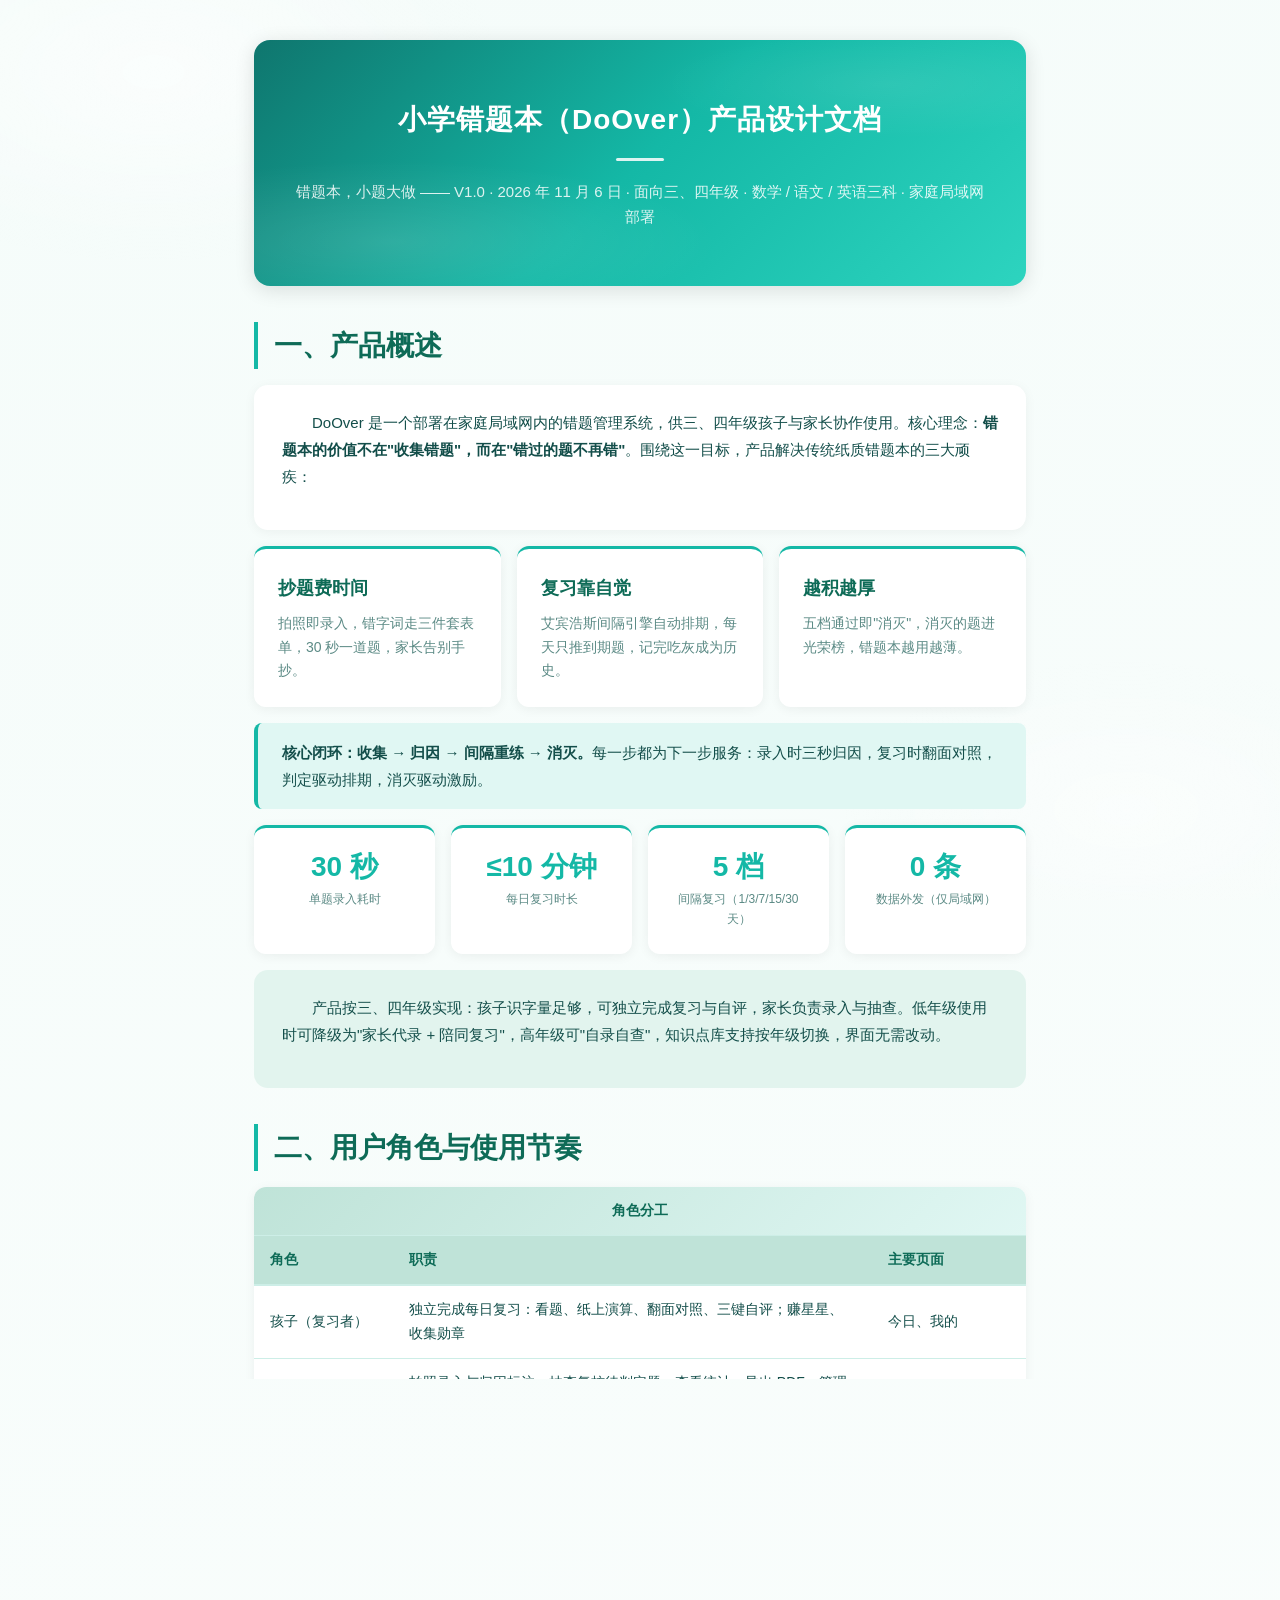
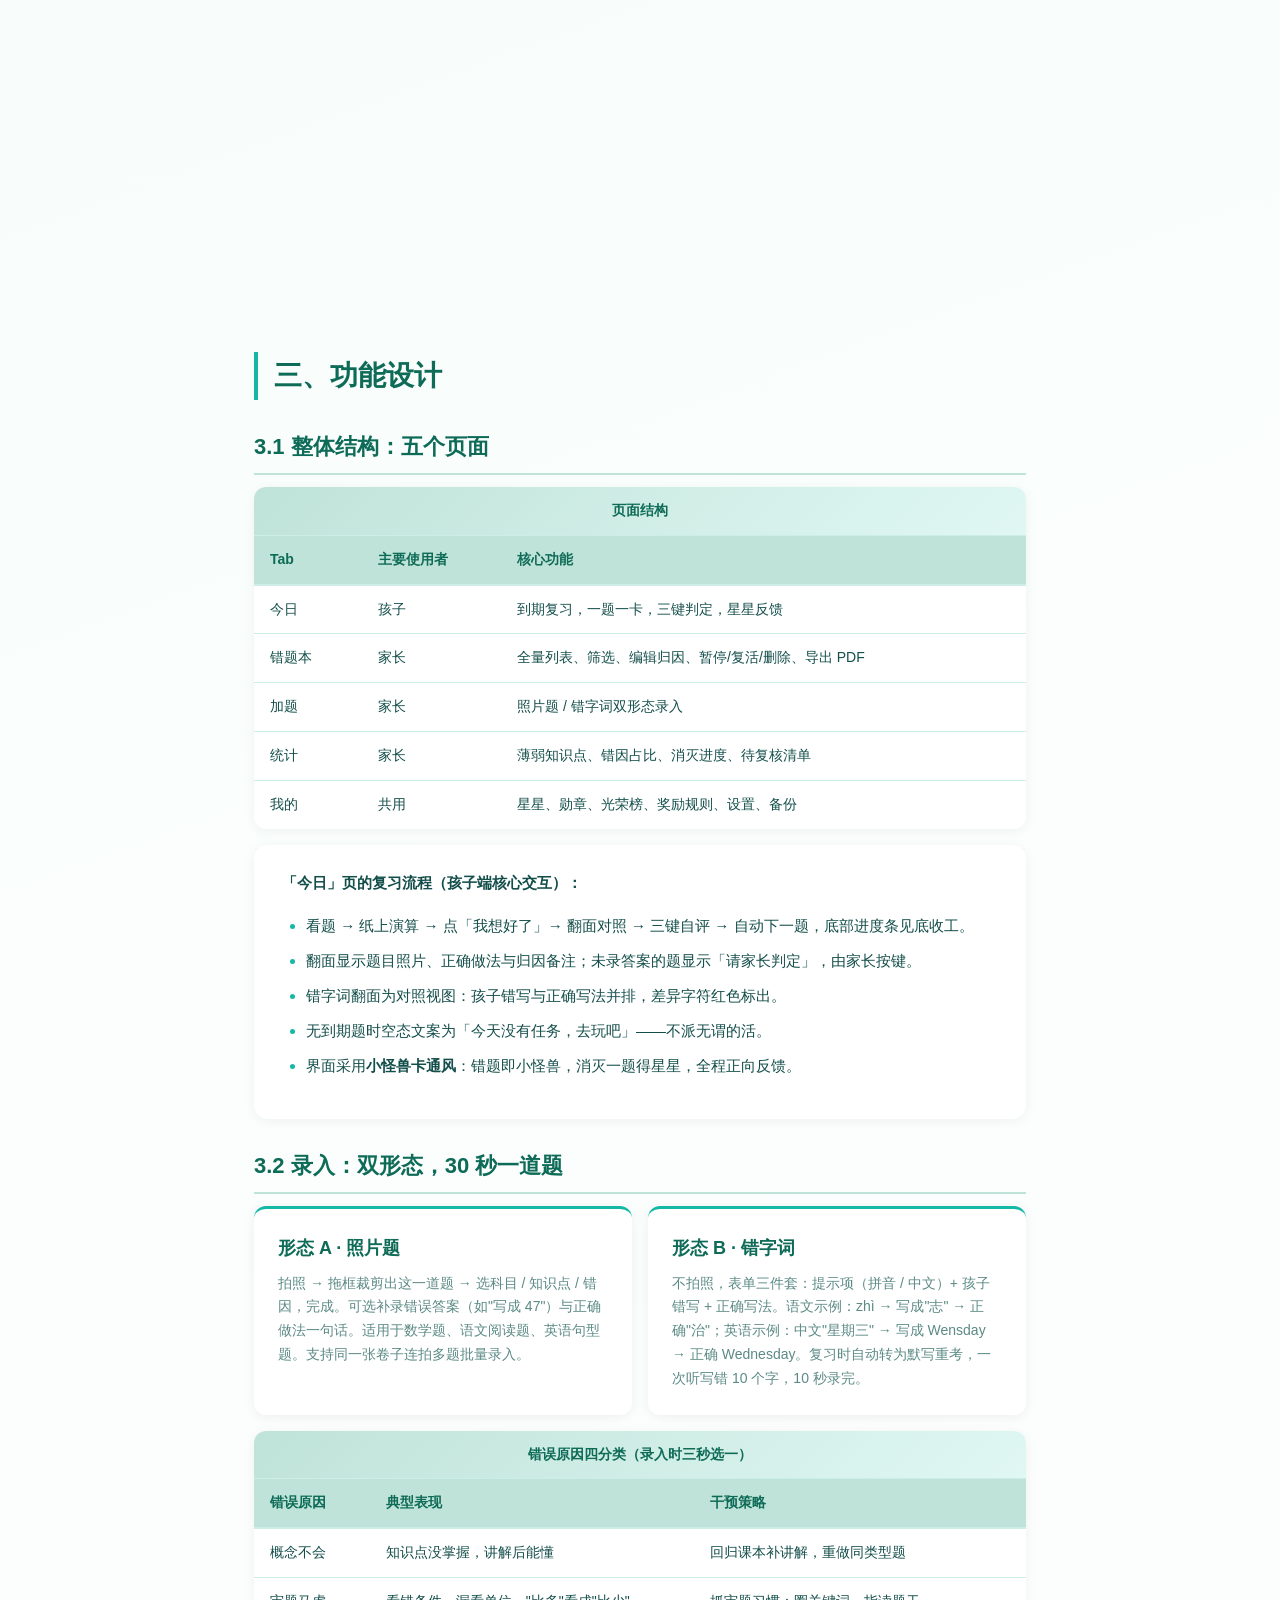
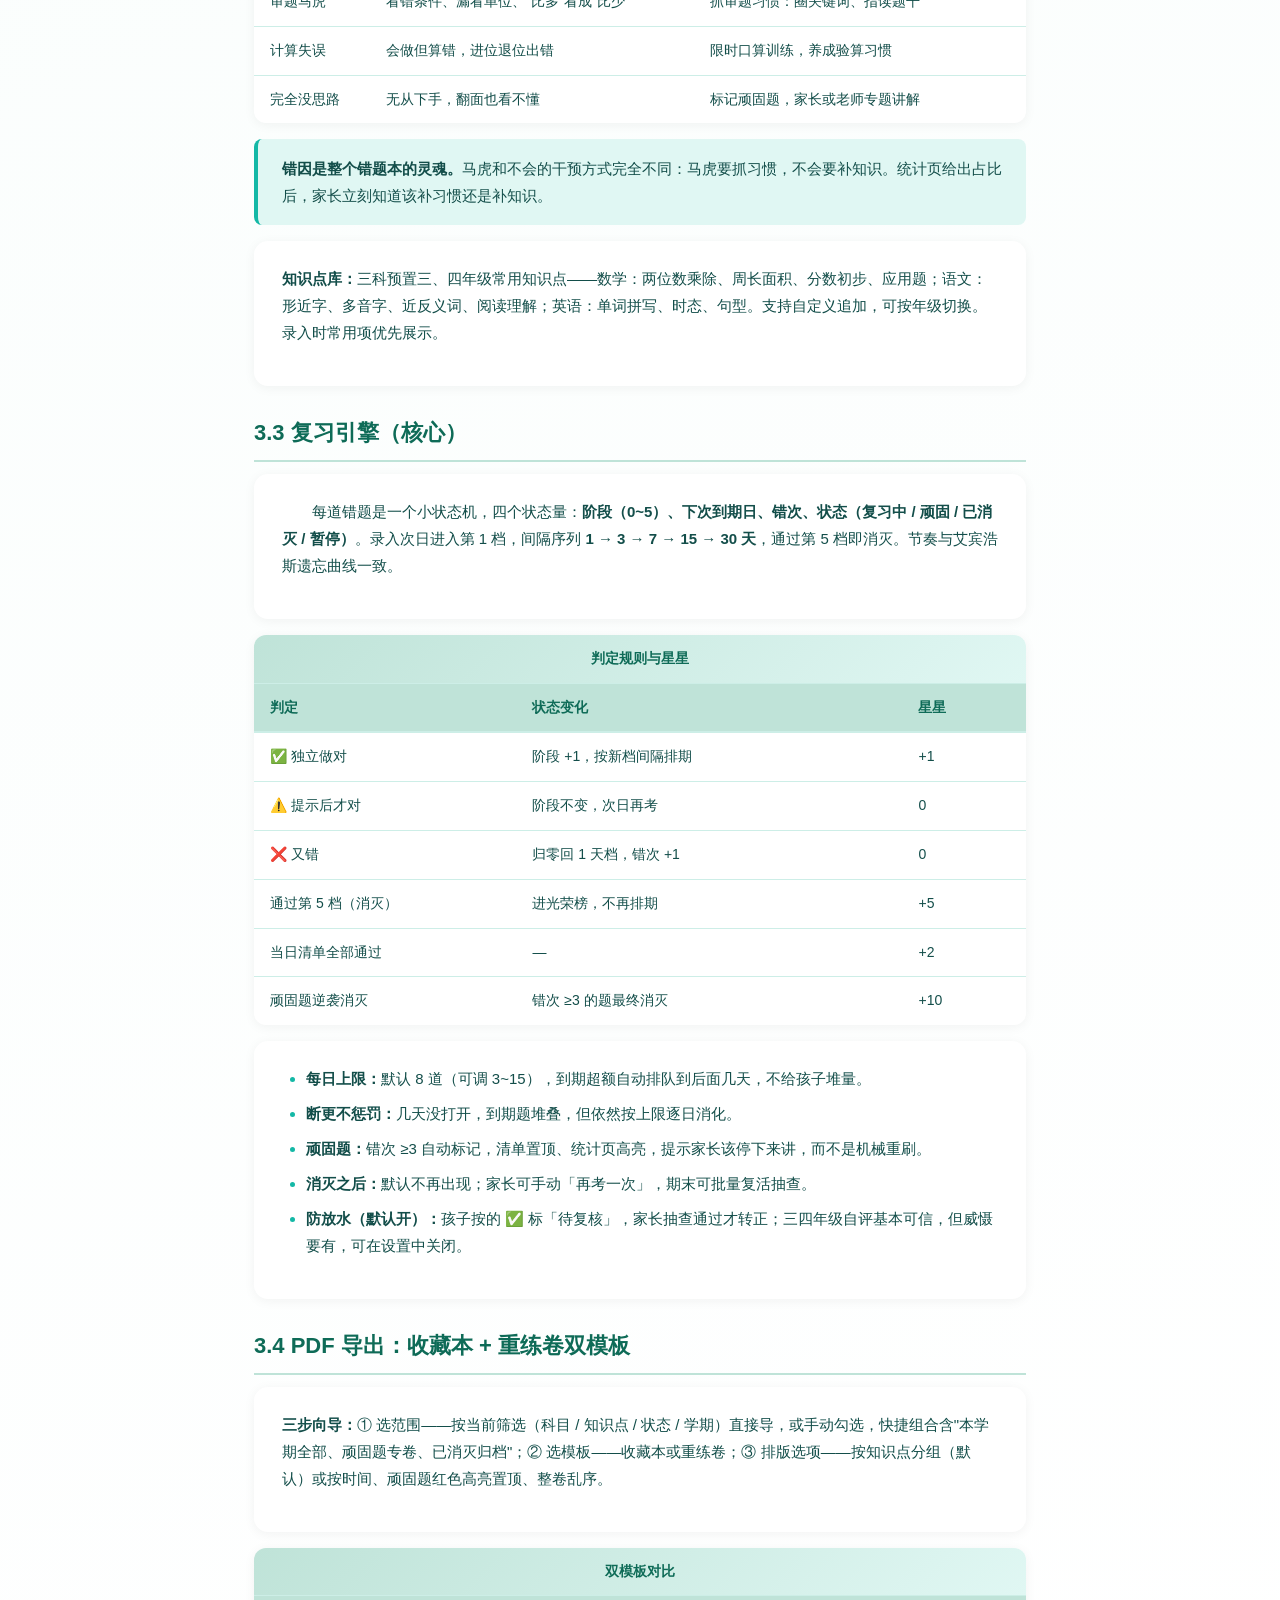
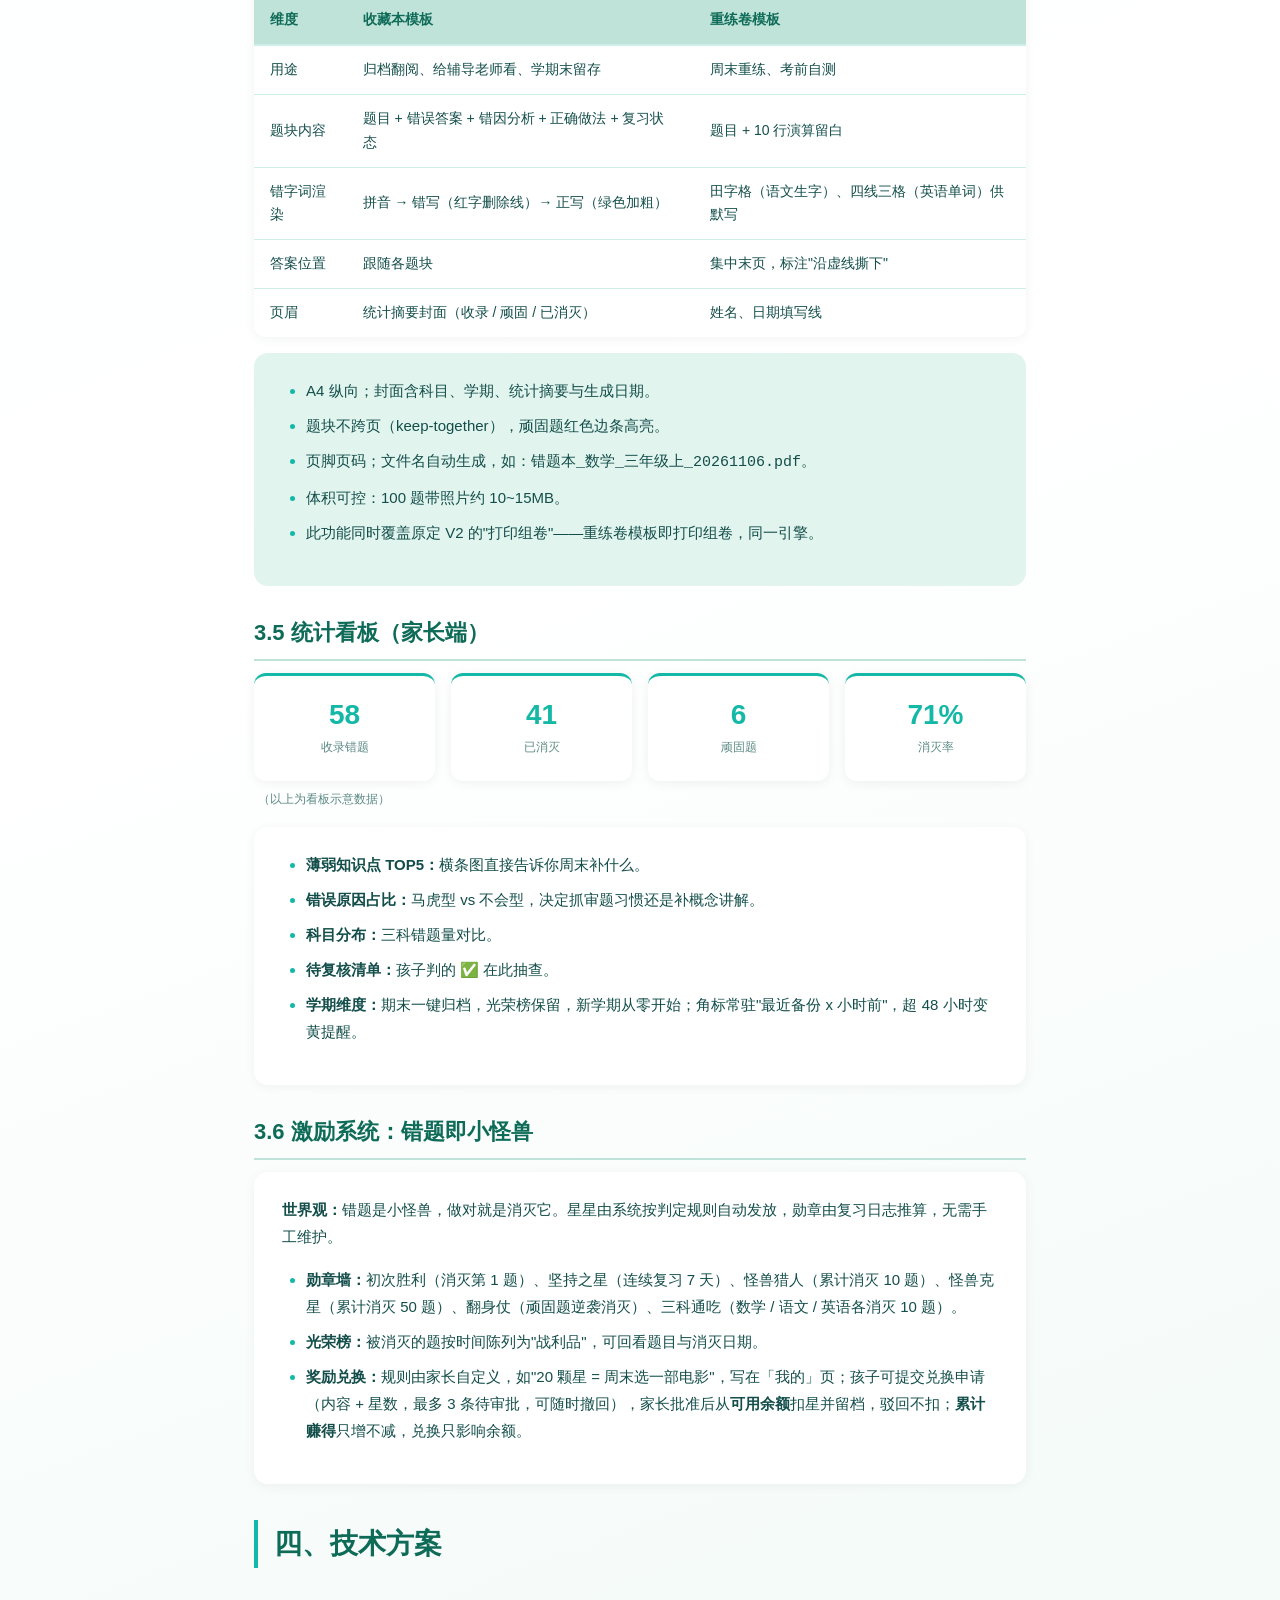
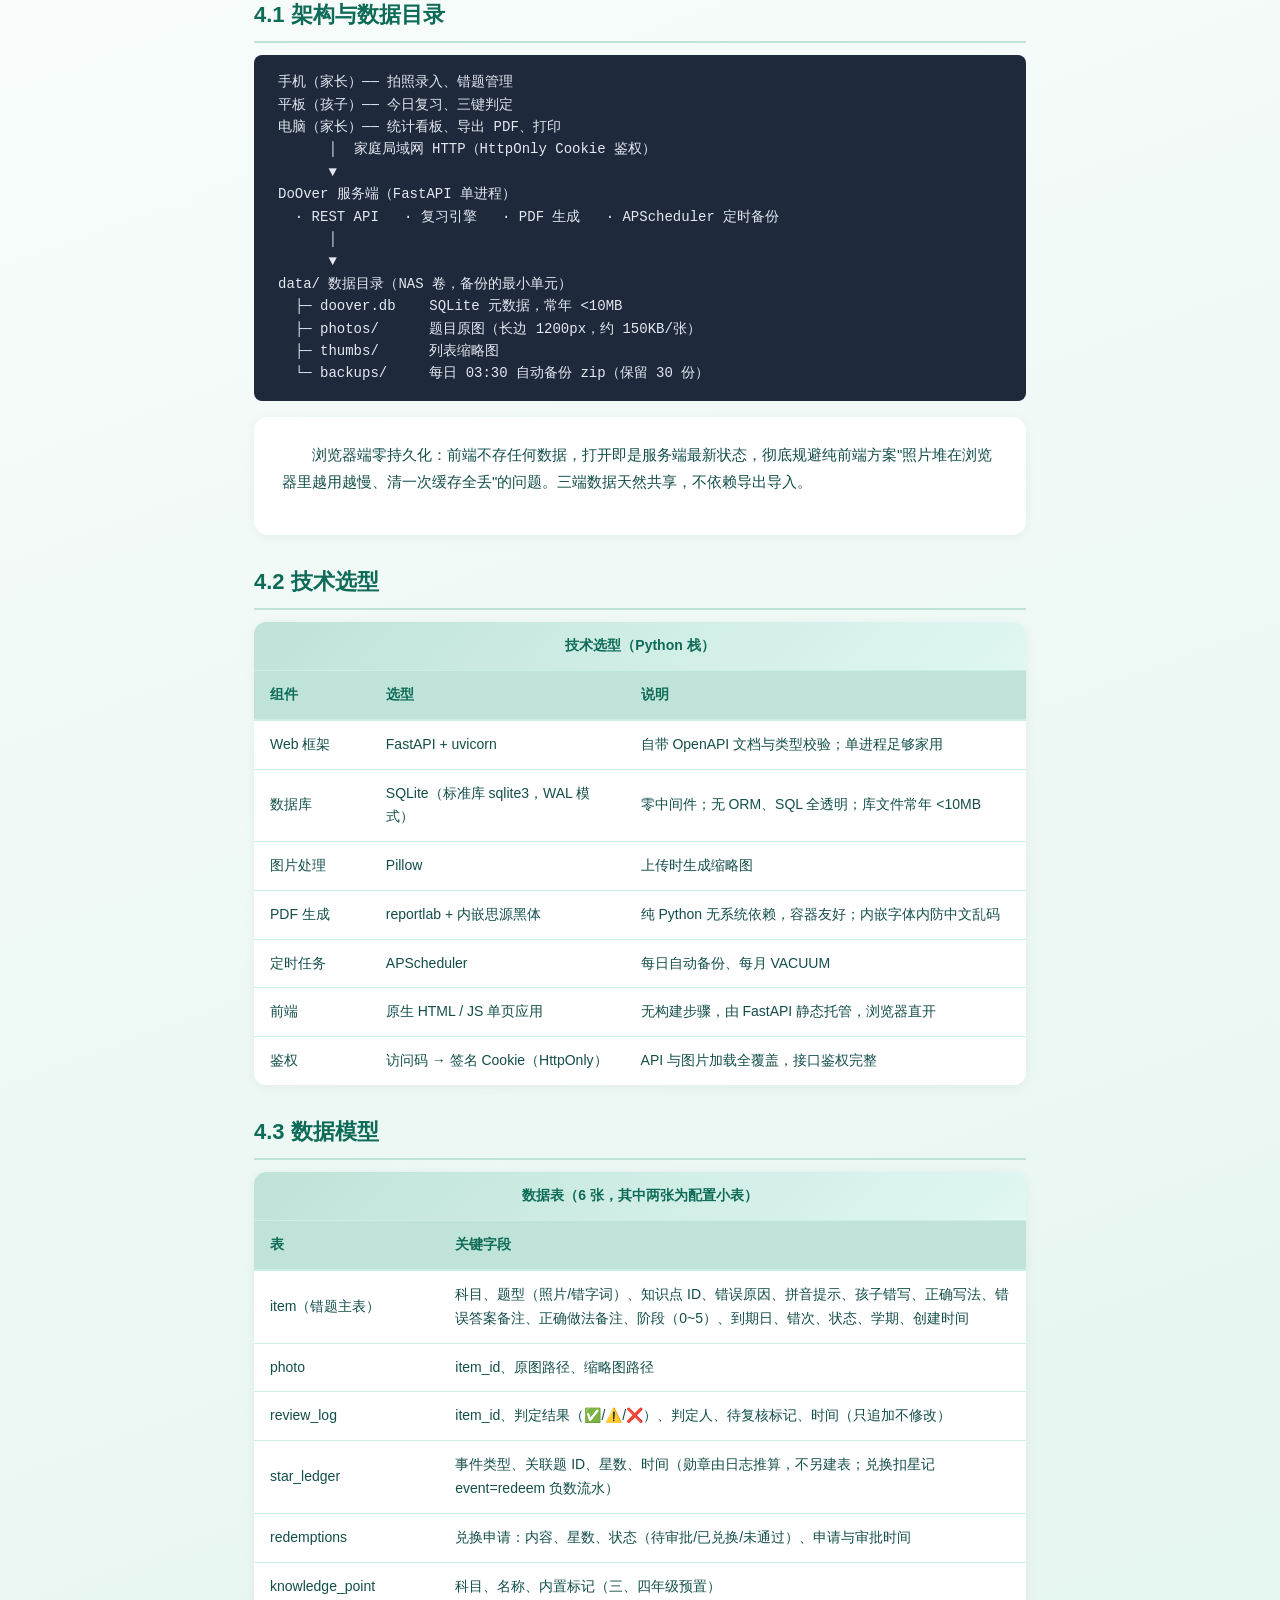
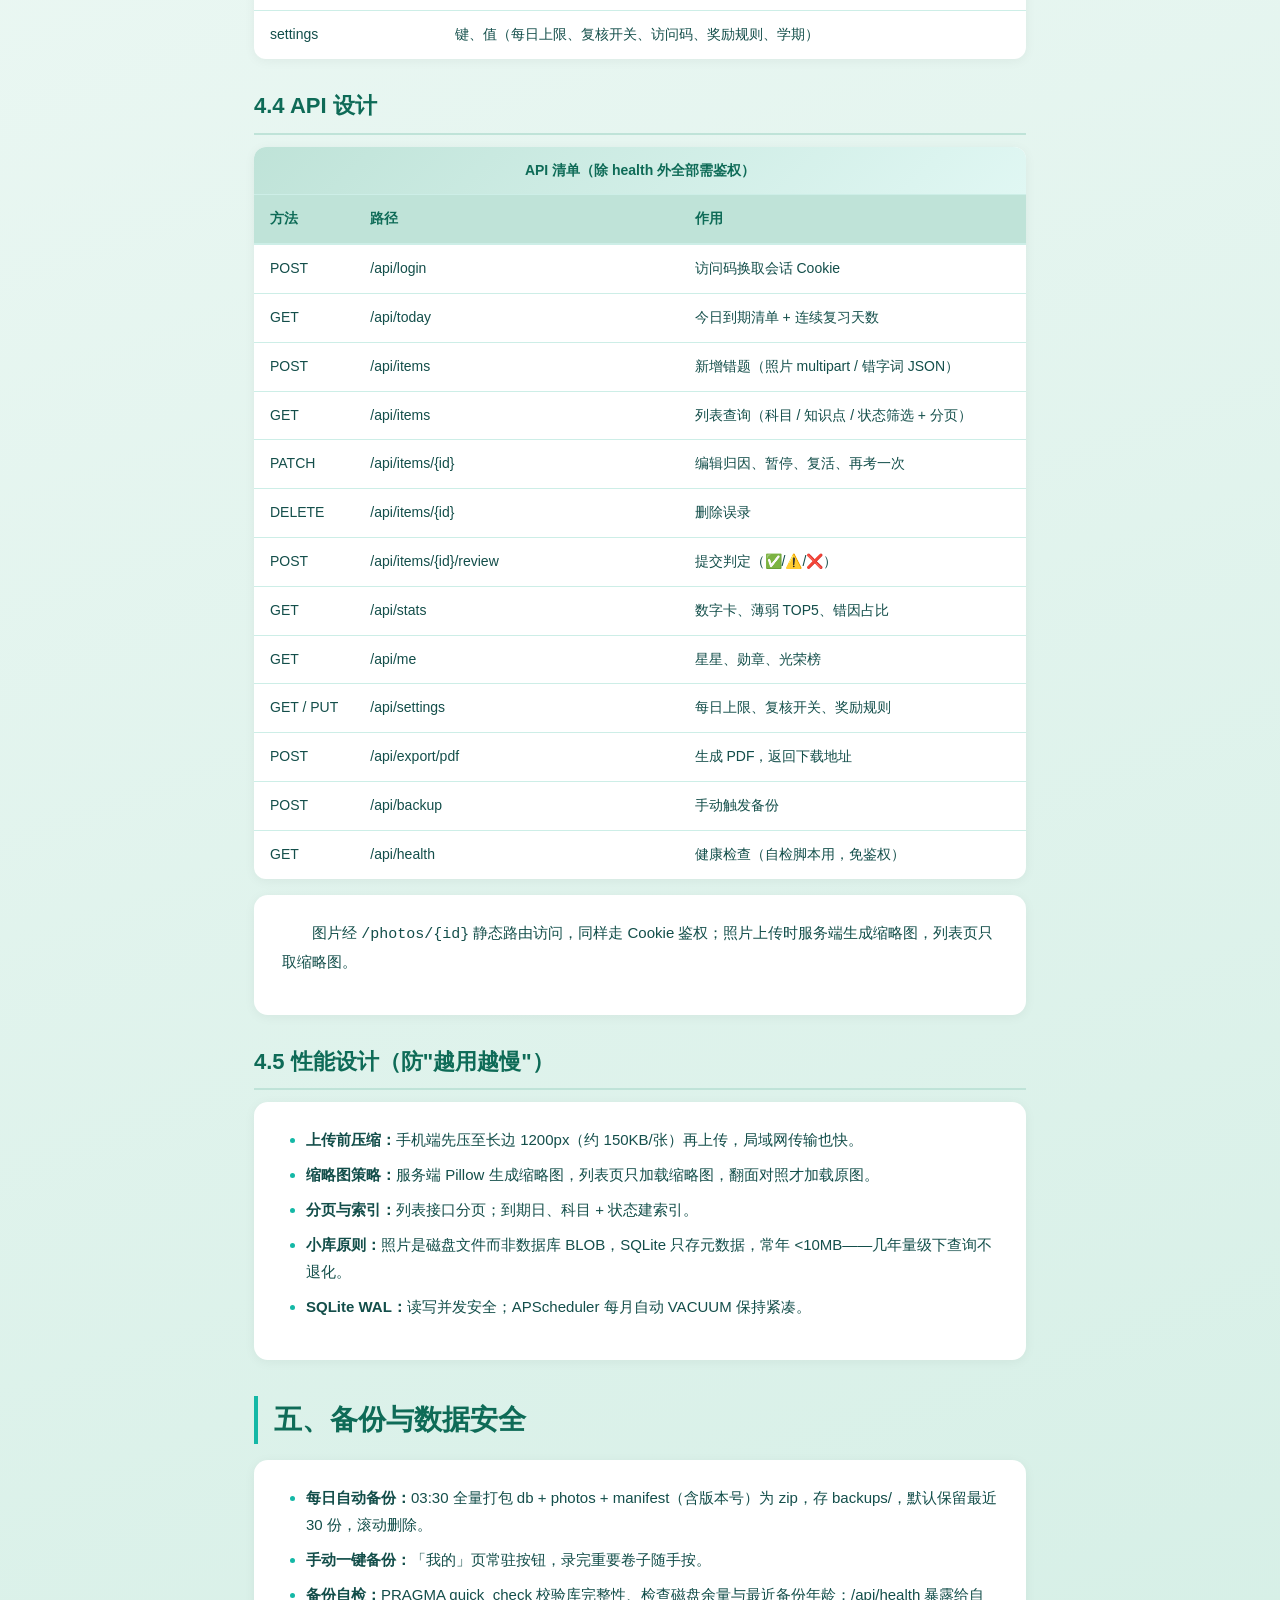
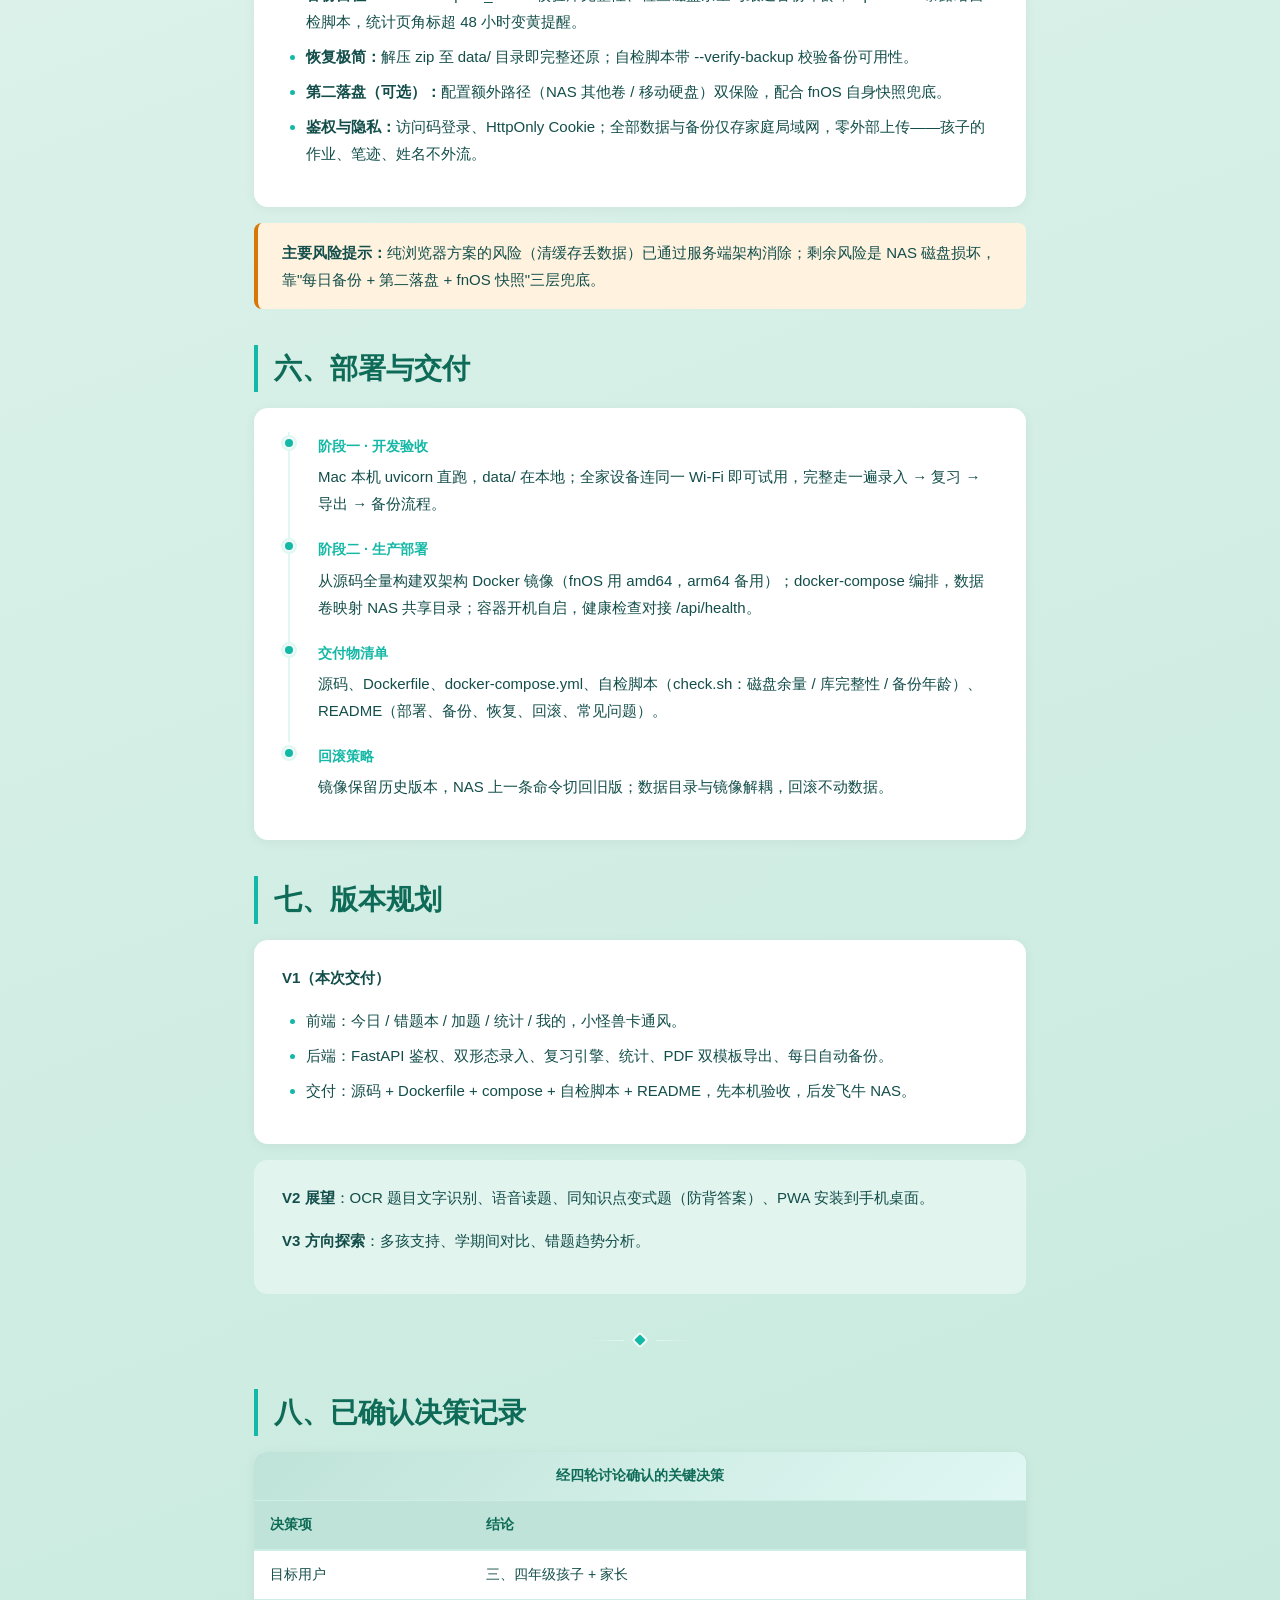
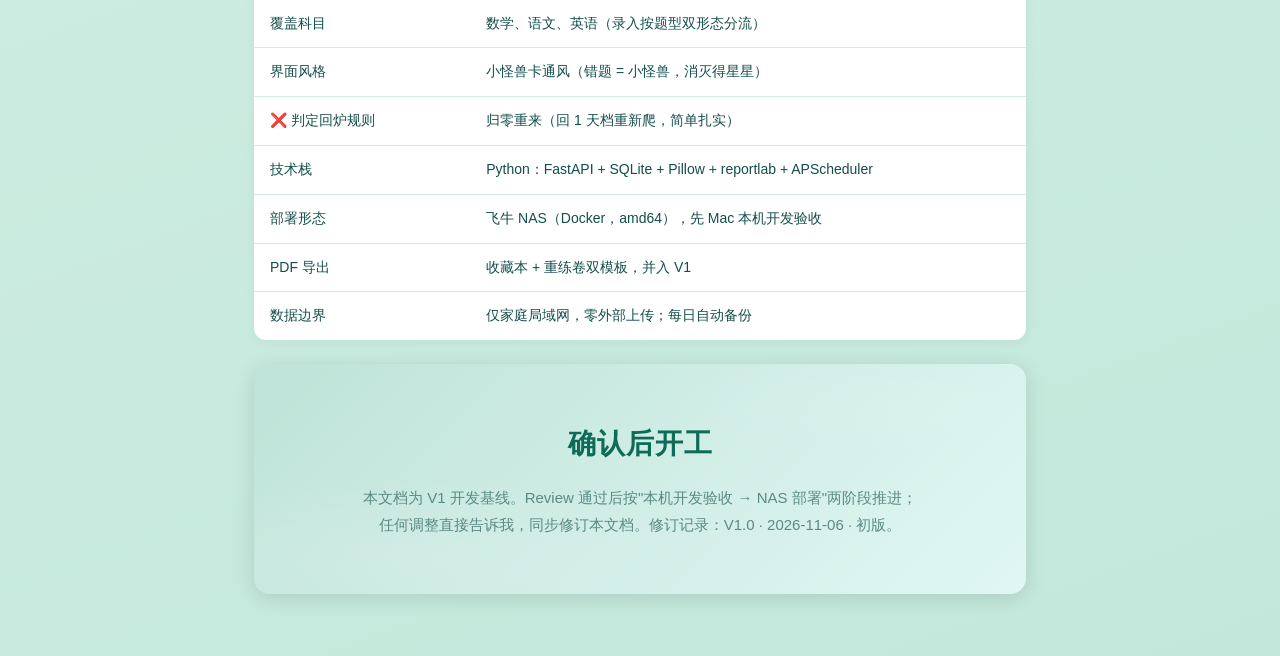
==== commit 00383fe7: "feat: 星星兑换申请-审批闭环，攒的星有处花 - 孩子端「我的」页提交兑换申请（内容+星数，待审批上限 3 条，可随时撤回）；家长端批准从可用余额扣星留档、驳回不扣，审批接口家长门禁硬隔离 - 可" ====
--- a/错题本产品设计文档.html
+++ b/错题本产品设计文档.html
@@ -536,7 +536,7 @@
     <ul class="list">
       <li><strong>勋章墙：</strong>初次胜利（消灭第 1 题）、坚持之星（连续复习 7 天）、怪兽猎人（累计消灭 10 题）、怪兽克星（累计消灭 50 题）、翻身仗（顽固题逆袭消灭）、三科通吃（数学 / 语文 / 英语各消灭 10 题）。</li>
       <li><strong>光荣榜：</strong>被消灭的题按时间陈列为"战利品"，可回看题目与消灭日期。</li>
-      <li><strong>奖励兑换：</strong>规则由家长自定义，如"20 颗星 = 周末选一部电影"，写在「我的」页。</li>
+      <li><strong>奖励兑换：</strong>规则由家长自定义，如"20 颗星 = 周末选一部电影"，写在「我的」页；孩子可提交兑换申请（内容 + 星数，最多 3 条待审批，可随时撤回），家长批准后从<strong>可用余额</strong>扣星并留档，驳回不扣；<strong>累计赚得</strong>只增不减，兑换只影响余额。</li>
     </ul>
   </div>
 
@@ -598,7 +598,8 @@
         <tr><td>item（错题主表）</td><td>科目、题型（照片/错字词）、知识点 ID、错误原因、拼音提示、孩子错写、正确写法、错误答案备注、正确做法备注、阶段（0~5）、到期日、错次、状态、学期、创建时间</td></tr>
         <tr><td>photo</td><td>item_id、原图路径、缩略图路径</td></tr>
         <tr><td>review_log</td><td>item_id、判定结果（✅/⚠️/❌）、判定人、待复核标记、时间（只追加不修改）</td></tr>
-        <tr><td>star_ledger</td><td>事件类型、关联题 ID、星数、时间（勋章由日志推算，不另建表）</td></tr>
+        <tr><td>star_ledger</td><td>事件类型、关联题 ID、星数、时间（勋章由日志推算，不另建表；兑换扣星记 event=redeem 负数流水）</td></tr>
+        <tr><td>redemptions</td><td>兑换申请：内容、星数、状态（待审批/已兑换/未通过）、申请与审批时间</td></tr>
         <tr><td>knowledge_point</td><td>科目、名称、内置标记（三、四年级预置）</td></tr>
         <tr><td>settings</td><td>键、值（每日上限、复核开关、访问码、奖励规则、学期）</td></tr>
       </tbody>
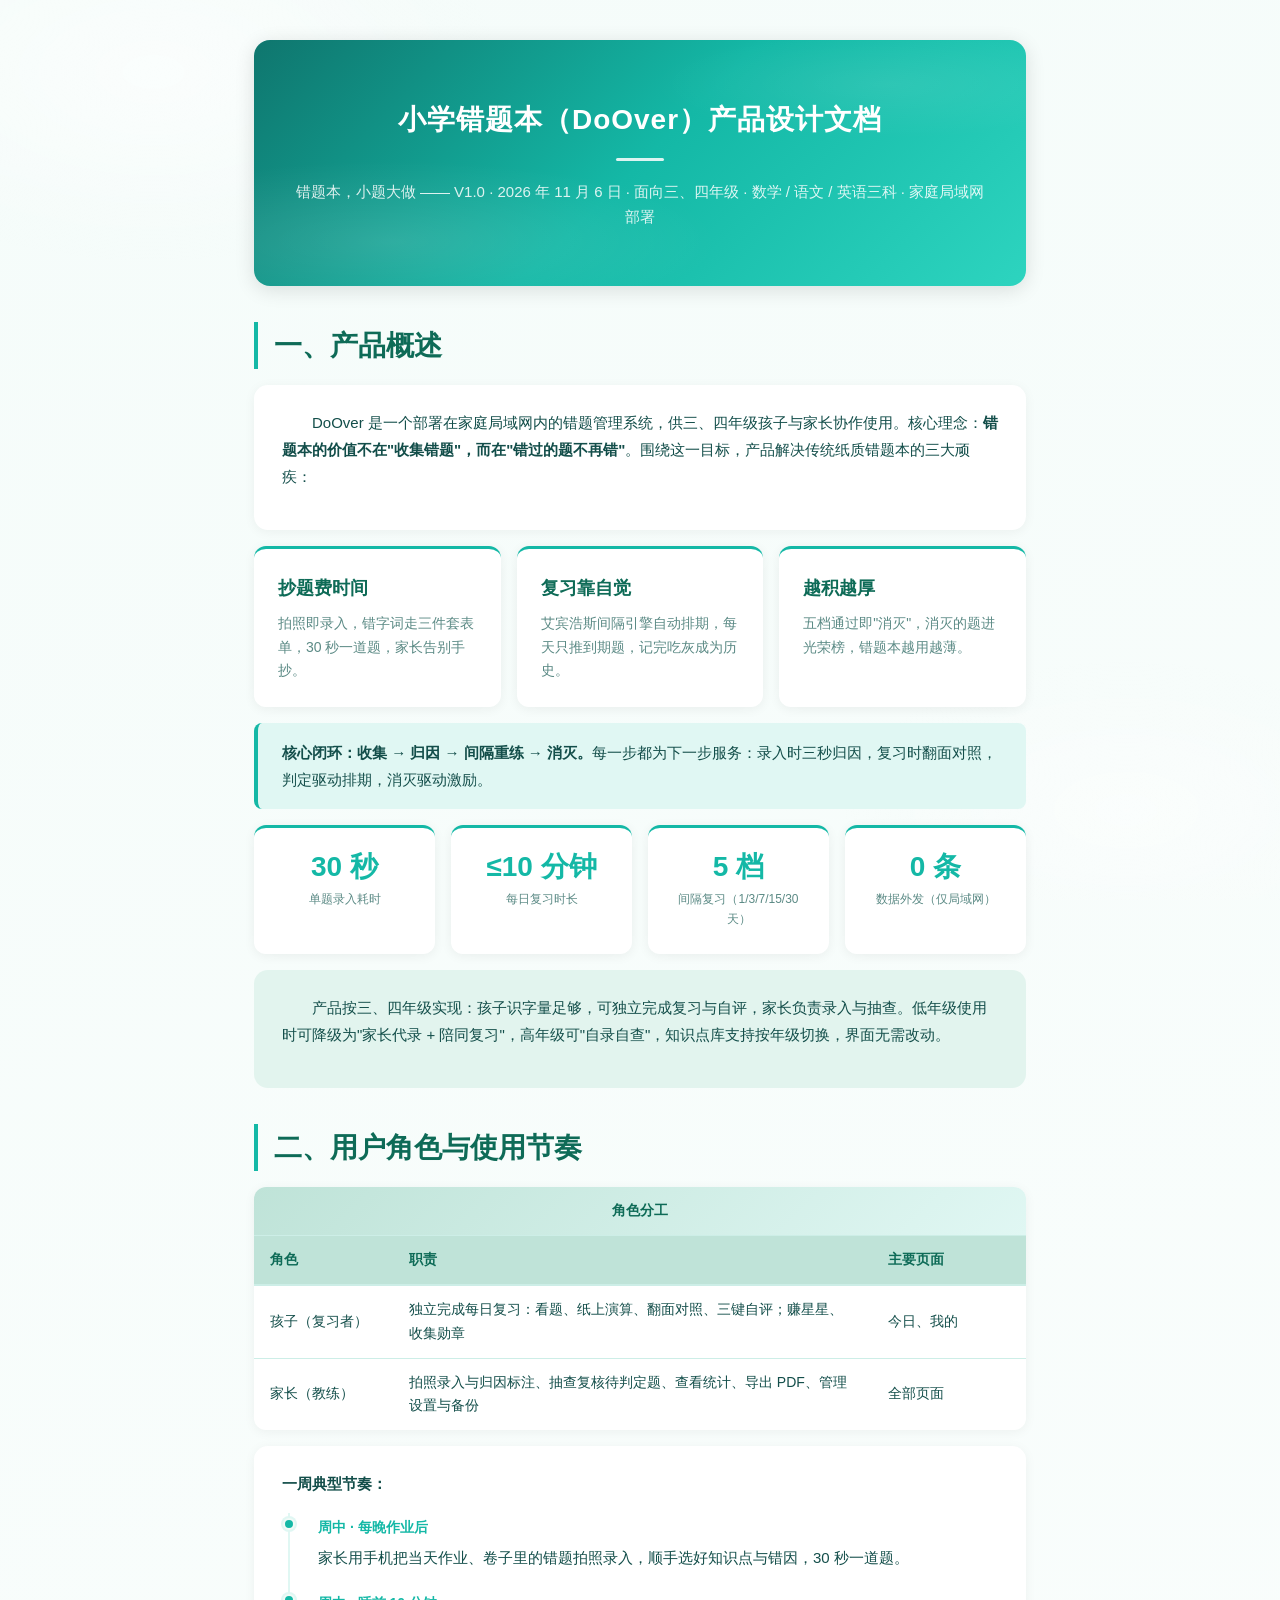
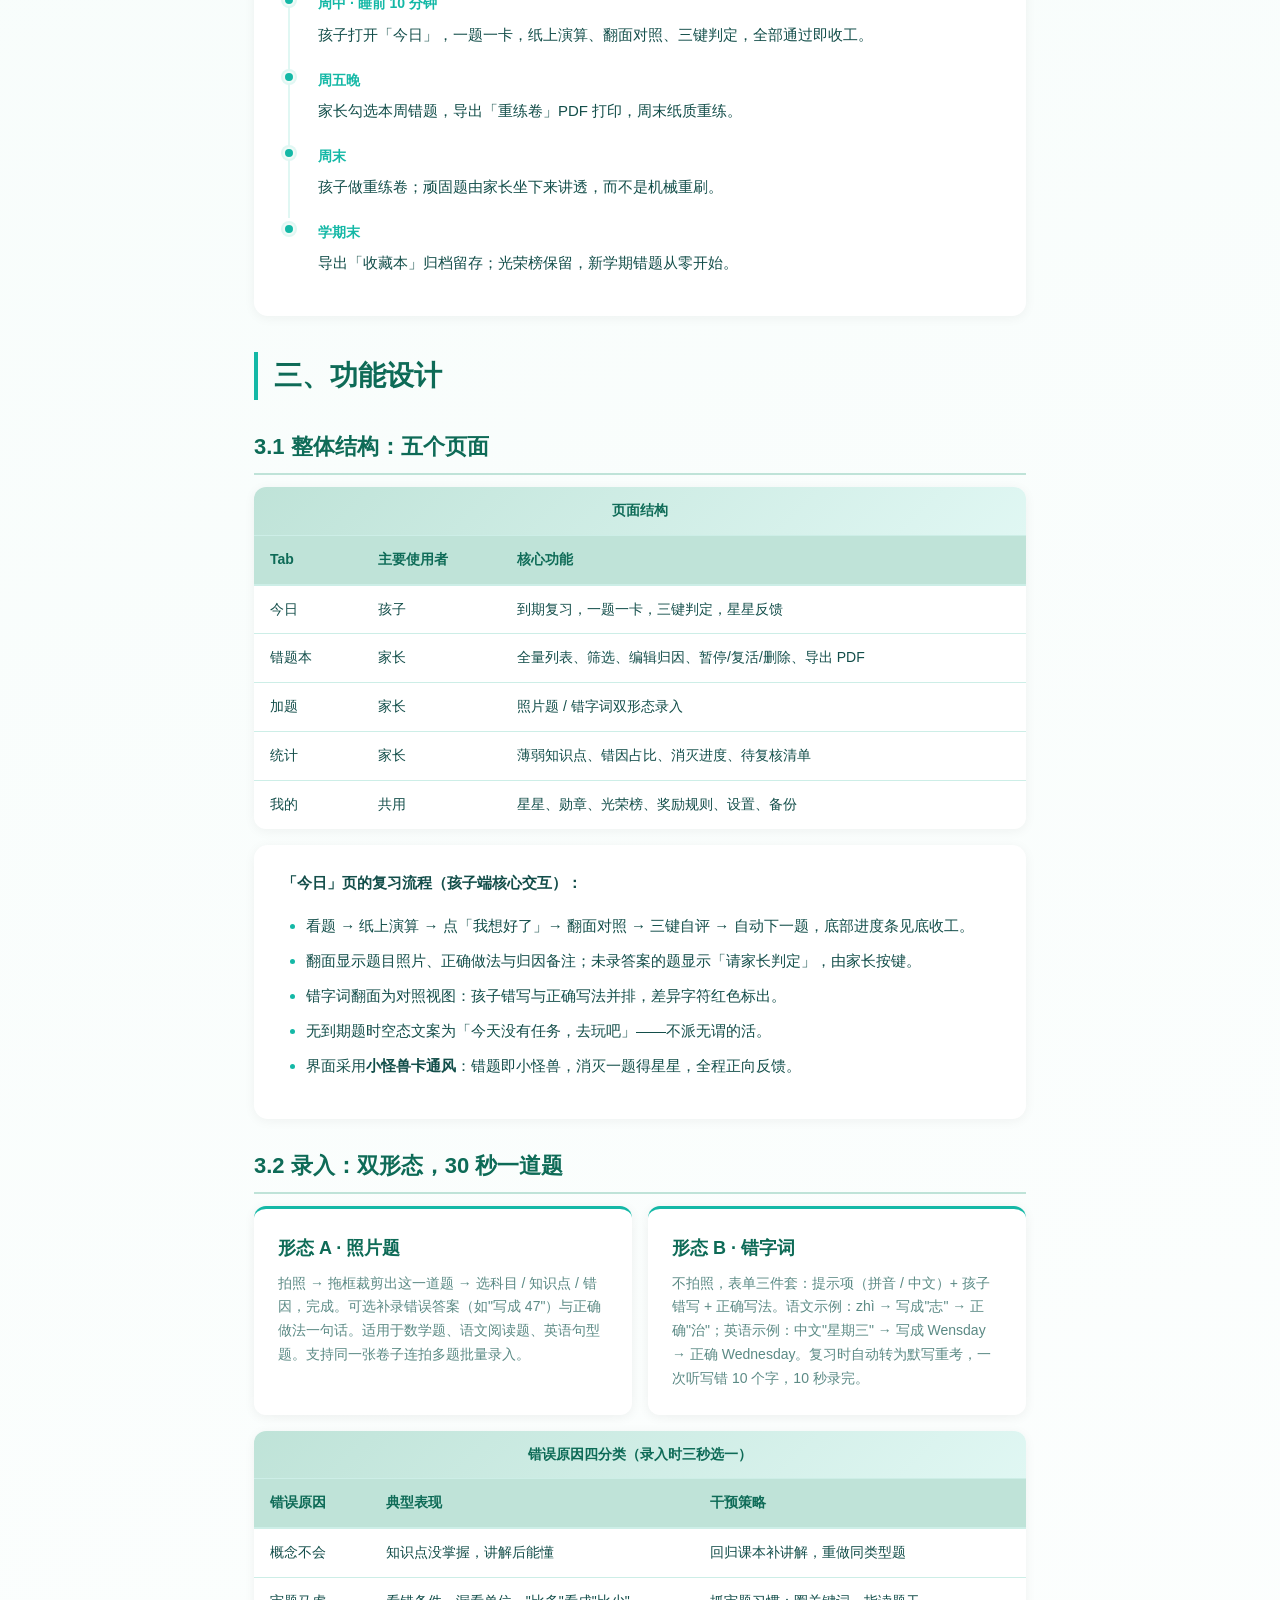
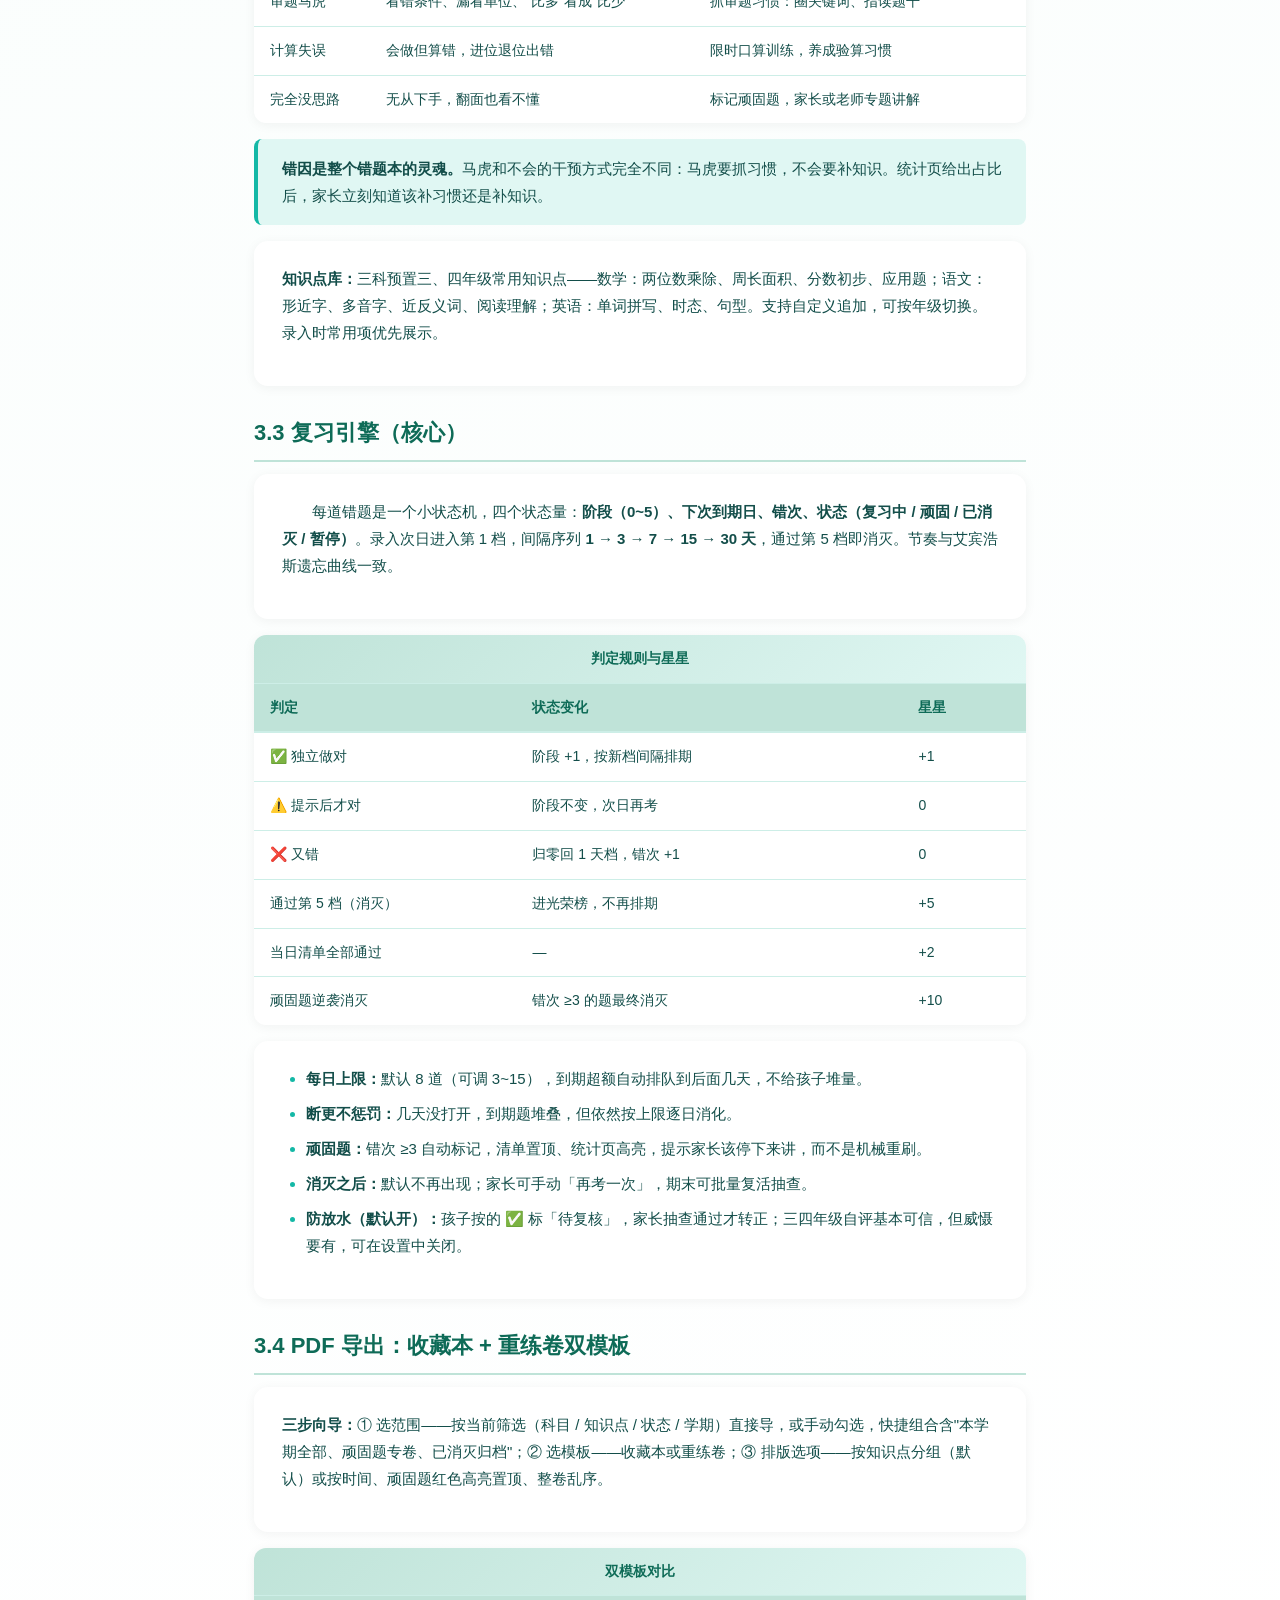
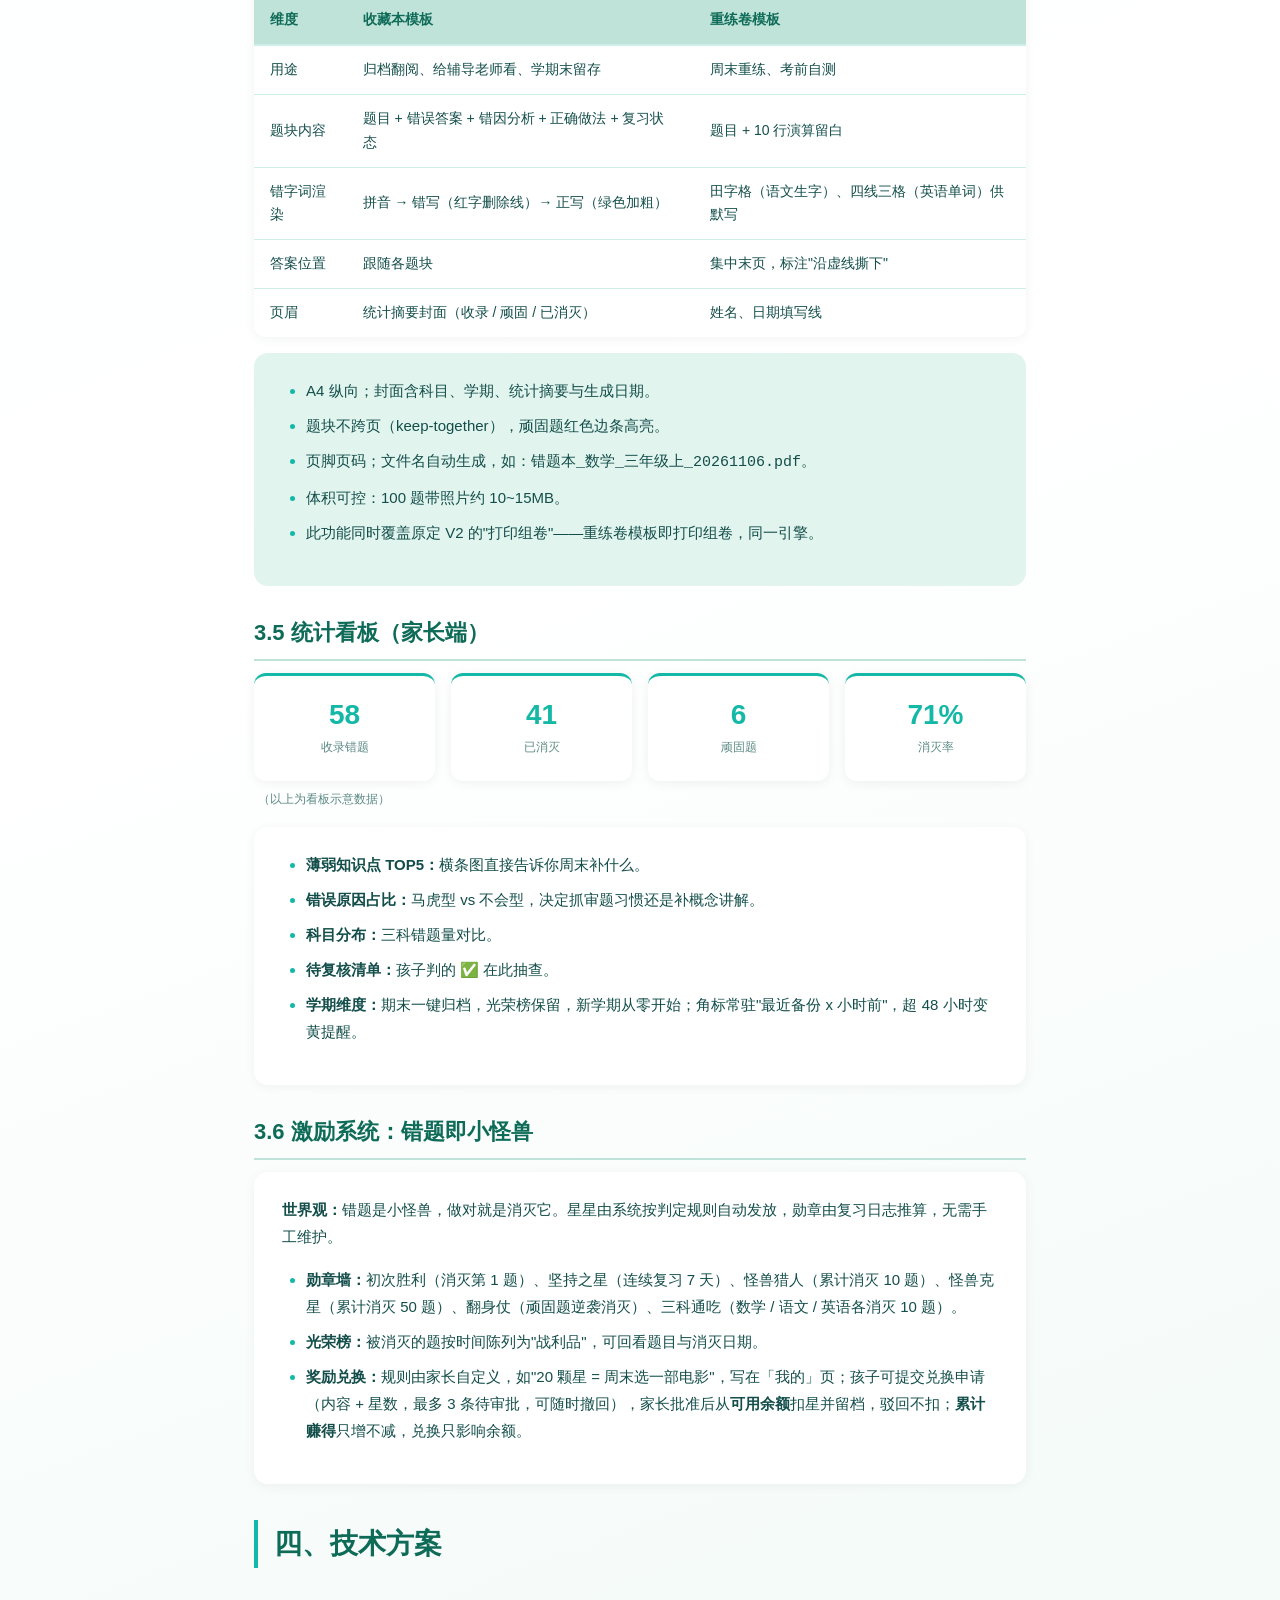
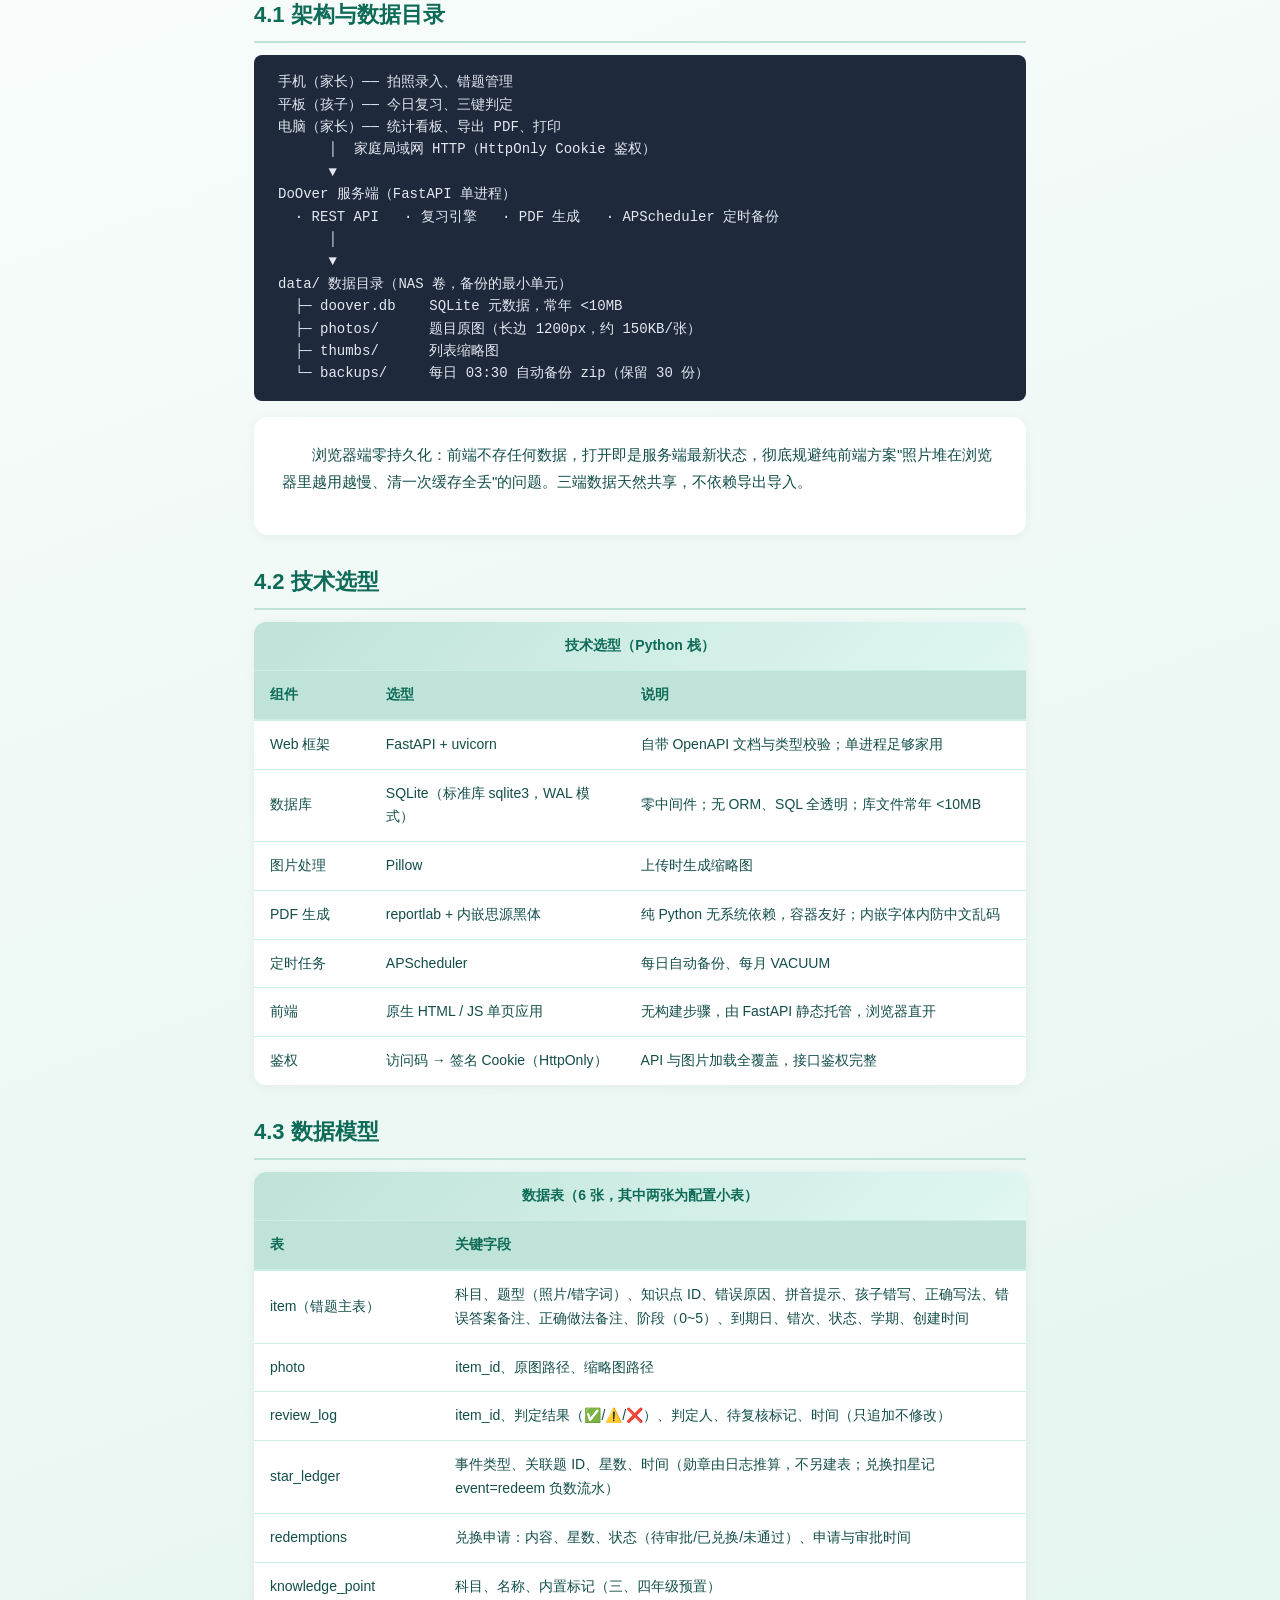
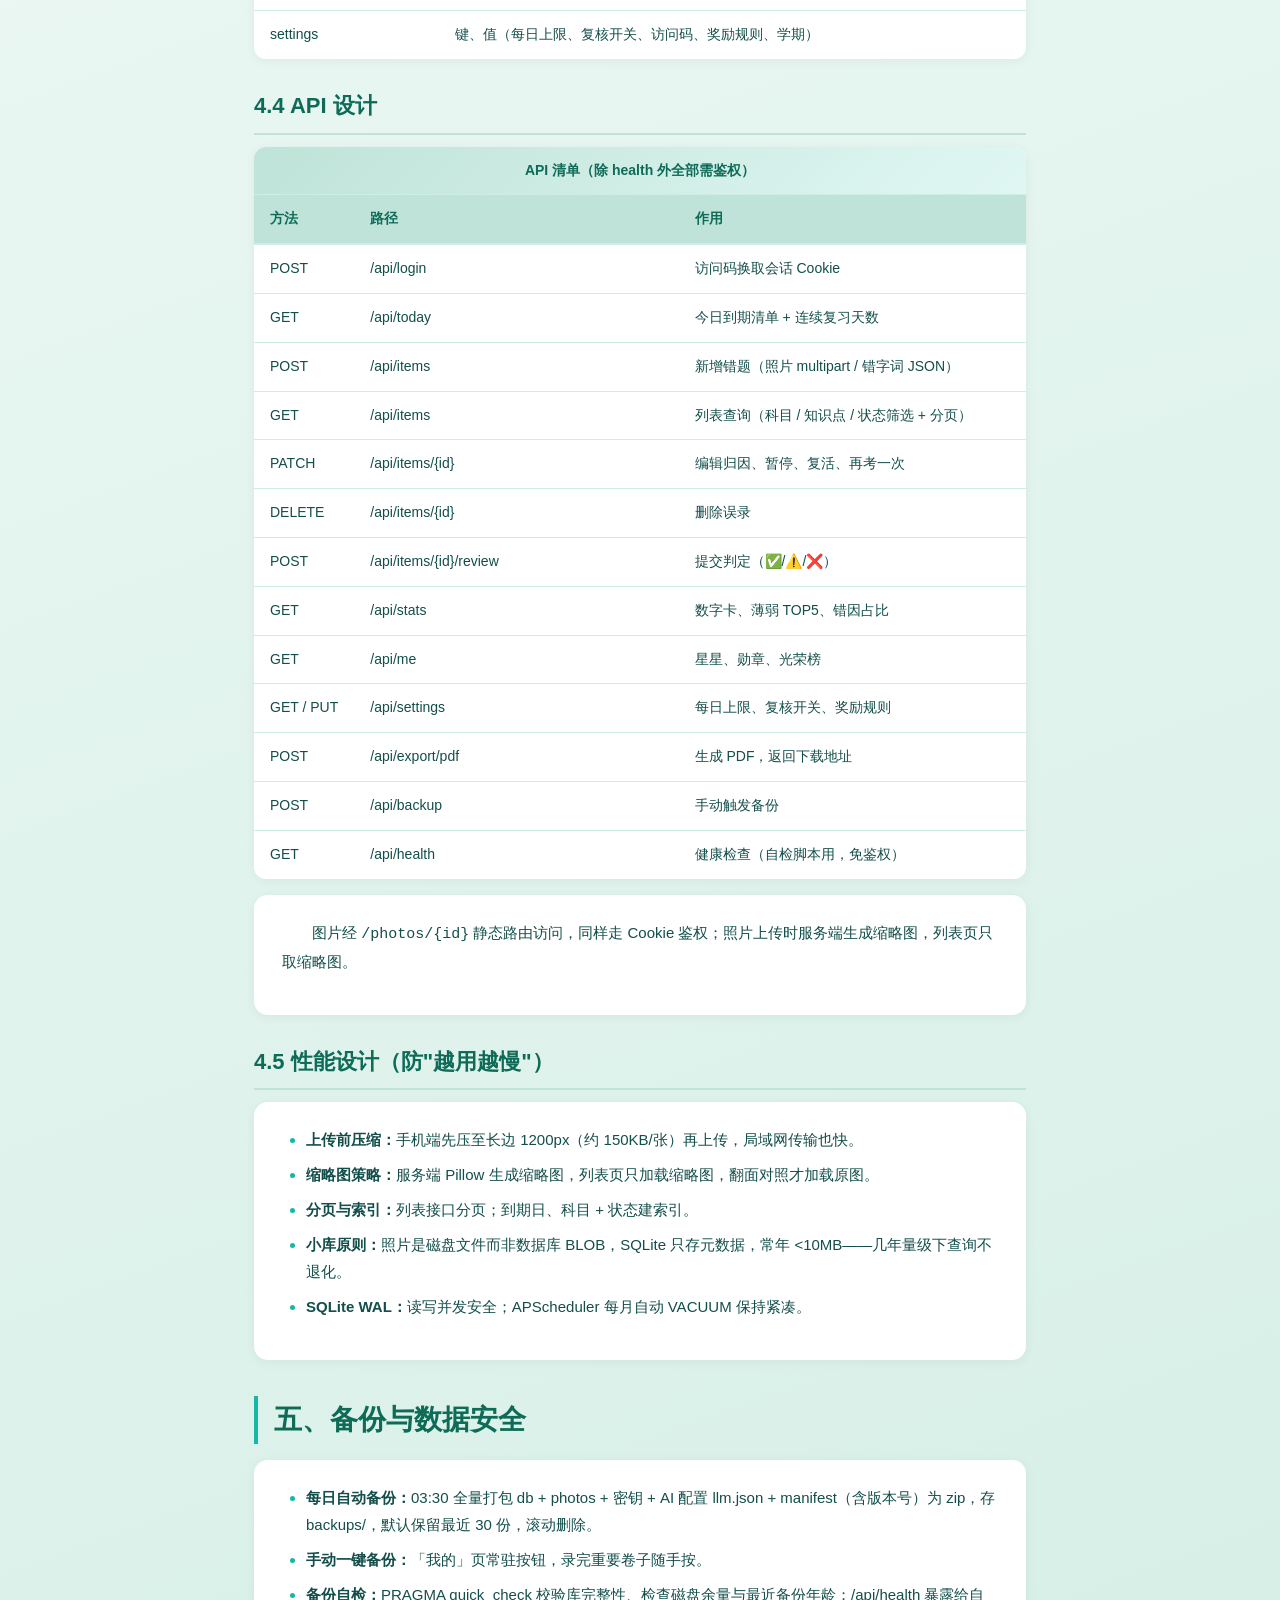
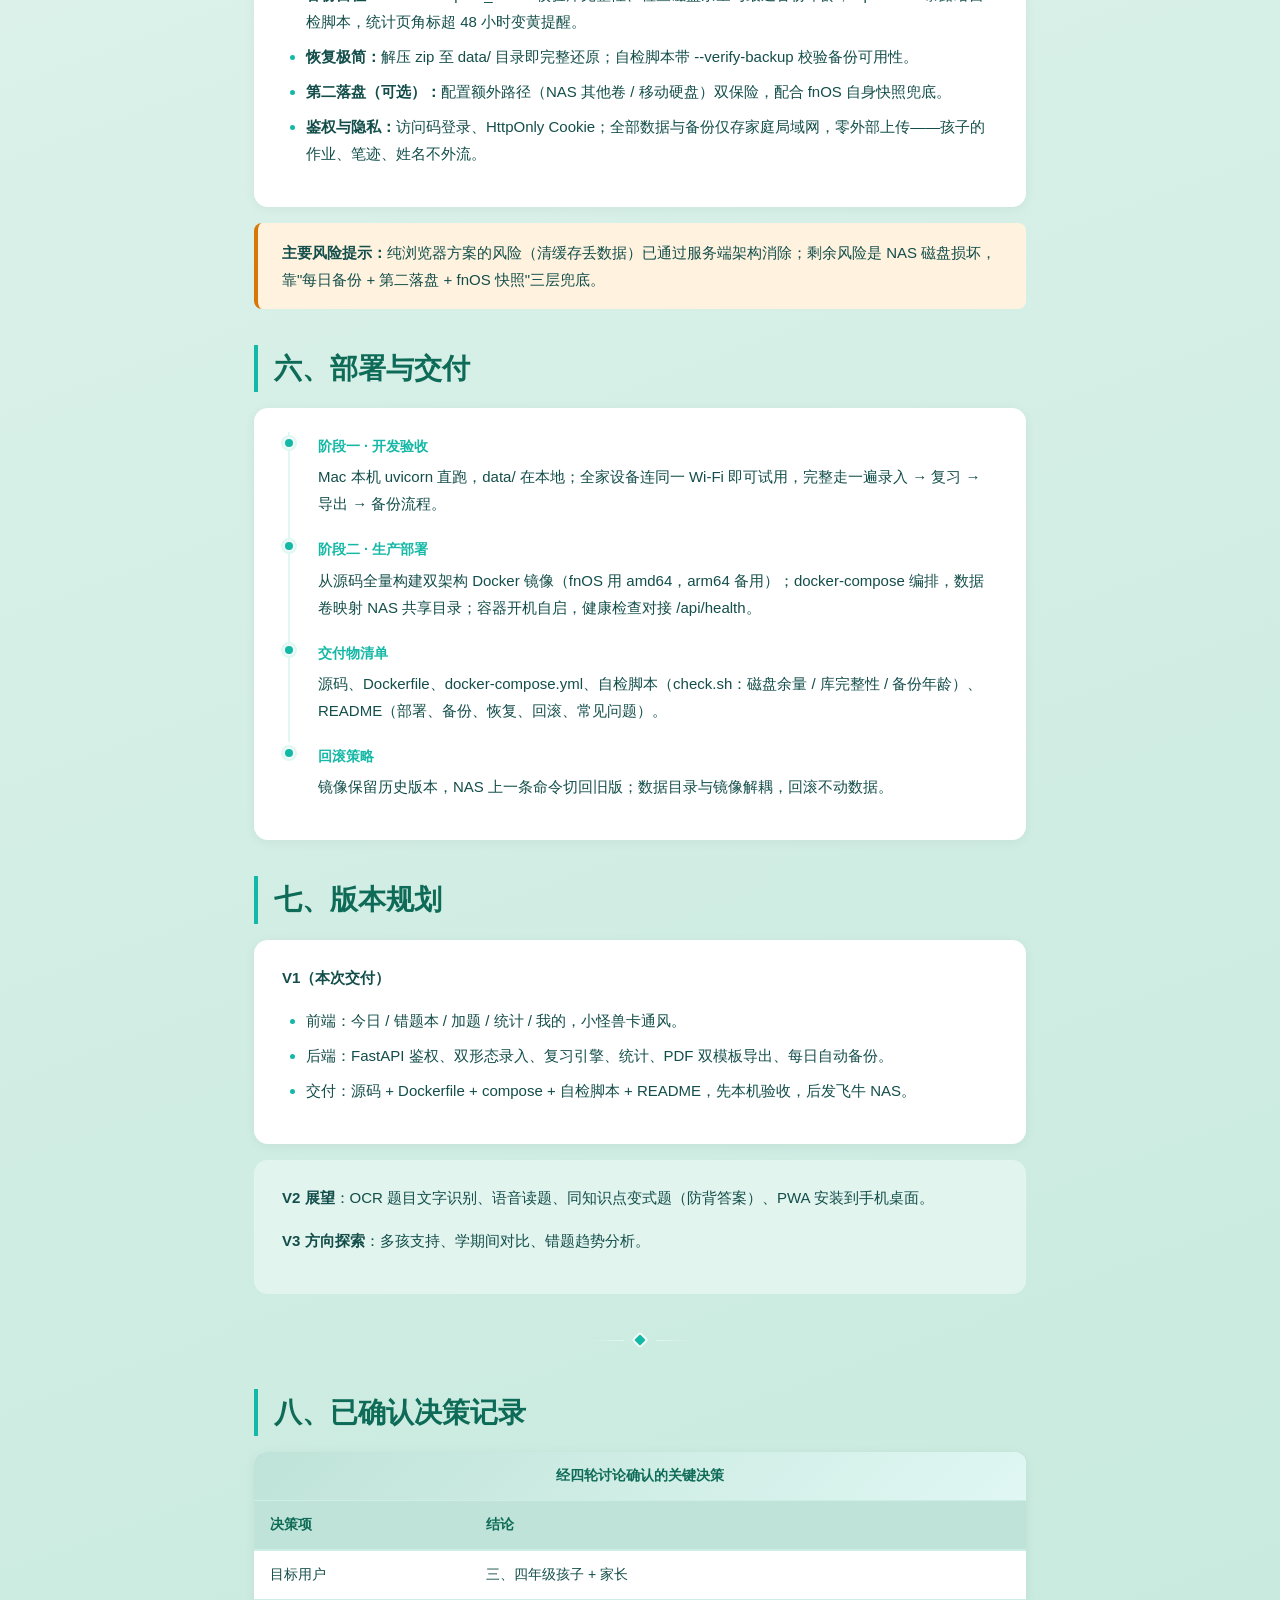
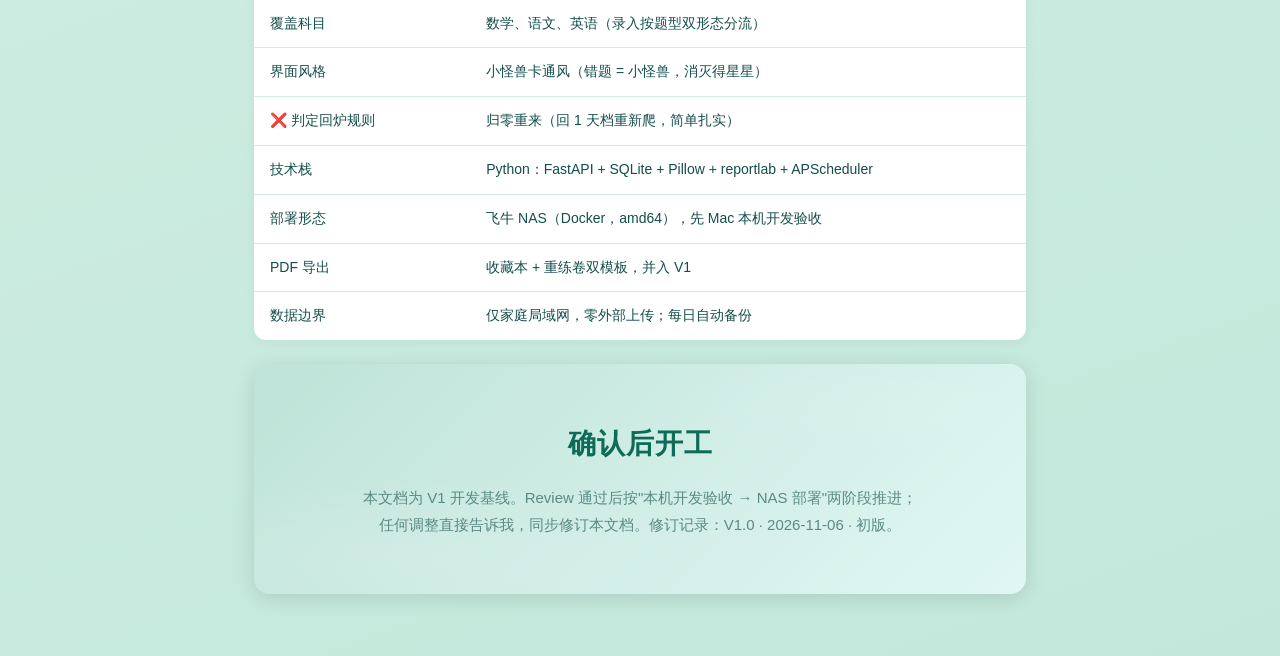
==== commit bfba60f4: "fix: 备份包纳入 llm.json，恢复后 AI 功能即用 - extras 增加 llm.json（AI 模型配置与 API key），全新环境恢复即用，无需手工重建 - 测试：备份前造 llm" ====
--- a/错题本产品设计文档.html
+++ b/错题本产品设计文档.html
@@ -654,7 +654,7 @@
 
   <div class="doc-section">
     <ul class="list">
-      <li><strong>每日自动备份：</strong>03:30 全量打包 db + photos + manifest（含版本号）为 zip，存 backups/，默认保留最近 30 份，滚动删除。</li>
+      <li><strong>每日自动备份：</strong>03:30 全量打包 db + photos + 密钥 + AI 配置 llm.json + manifest（含版本号）为 zip，存 backups/，默认保留最近 30 份，滚动删除。</li>
       <li><strong>手动一键备份：</strong>「我的」页常驻按钮，录完重要卷子随手按。</li>
       <li><strong>备份自检：</strong>PRAGMA quick_check 校验库完整性、检查磁盘余量与最近备份年龄；/api/health 暴露给自检脚本，统计页角标超 48 小时变黄提醒。</li>
       <li><strong>恢复极简：</strong>解压 zip 至 data/ 目录即完整还原；自检脚本带 --verify-backup 校验备份可用性。</li>
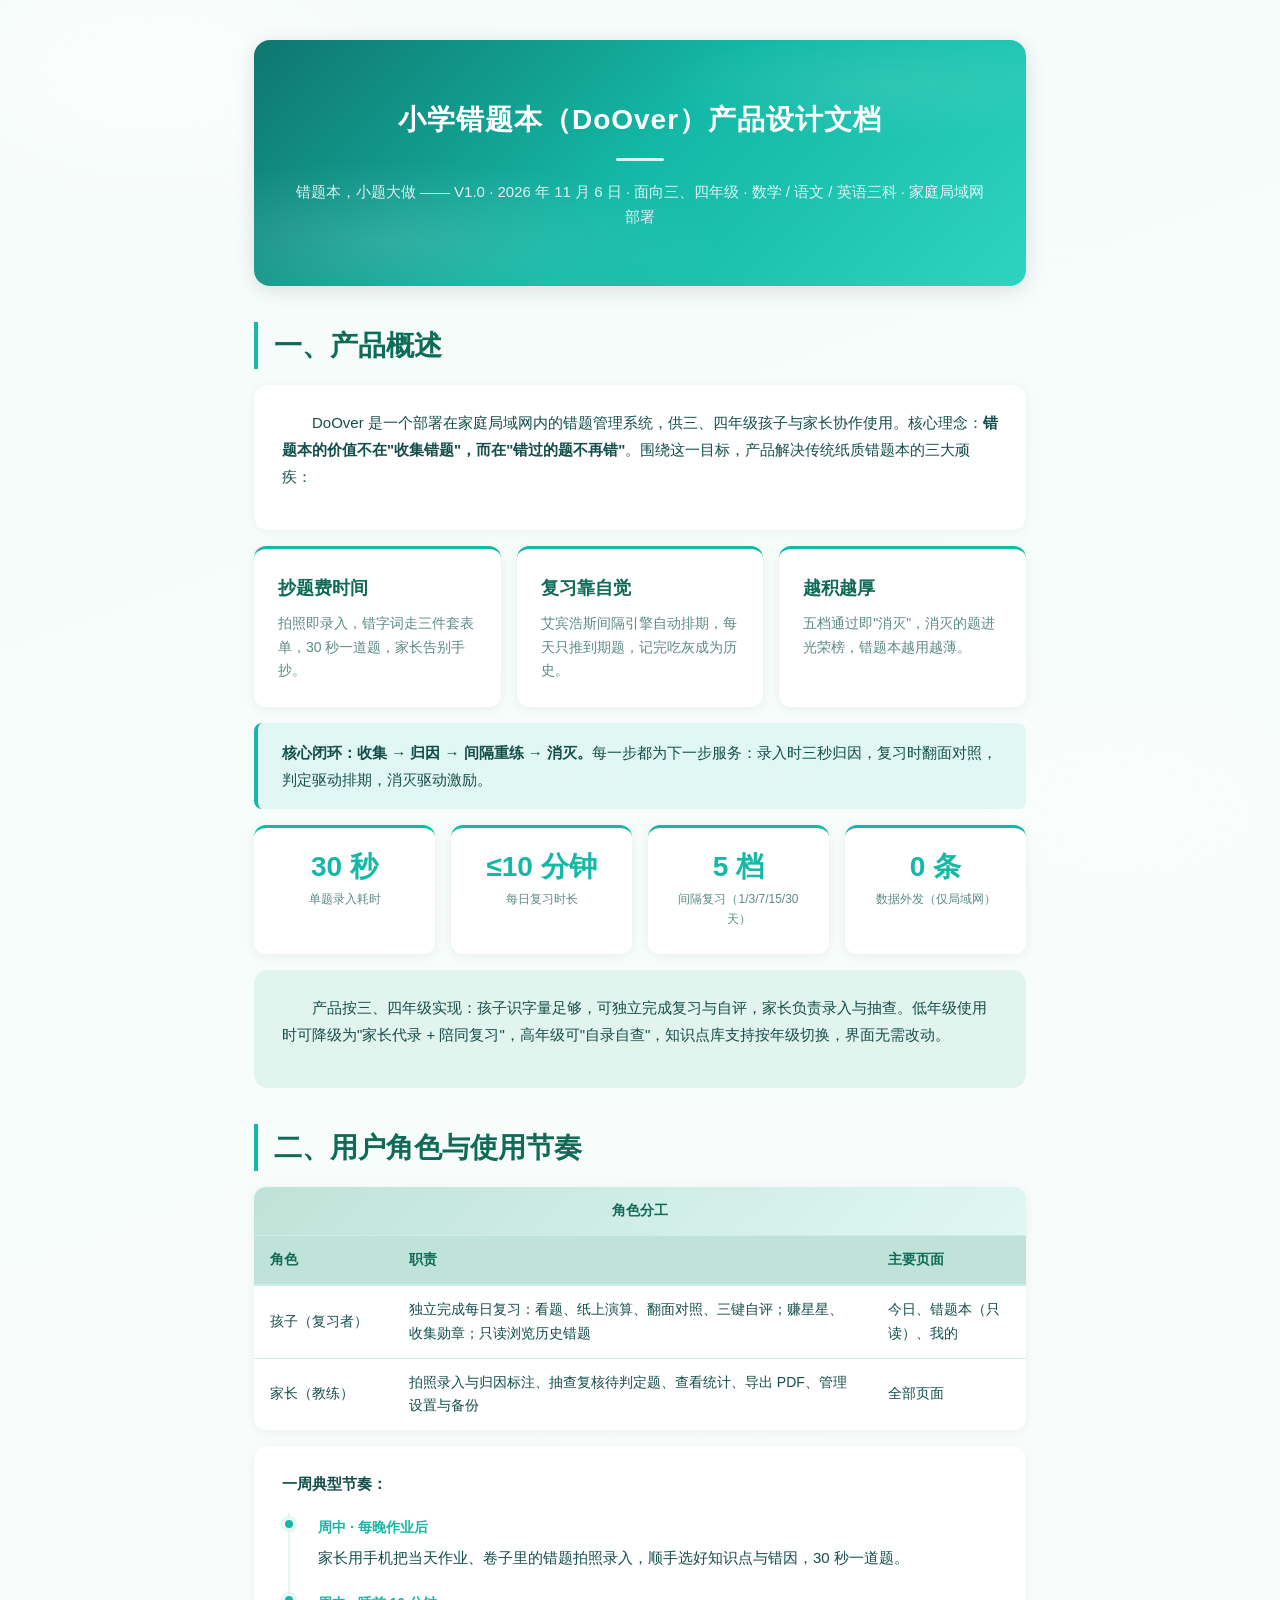
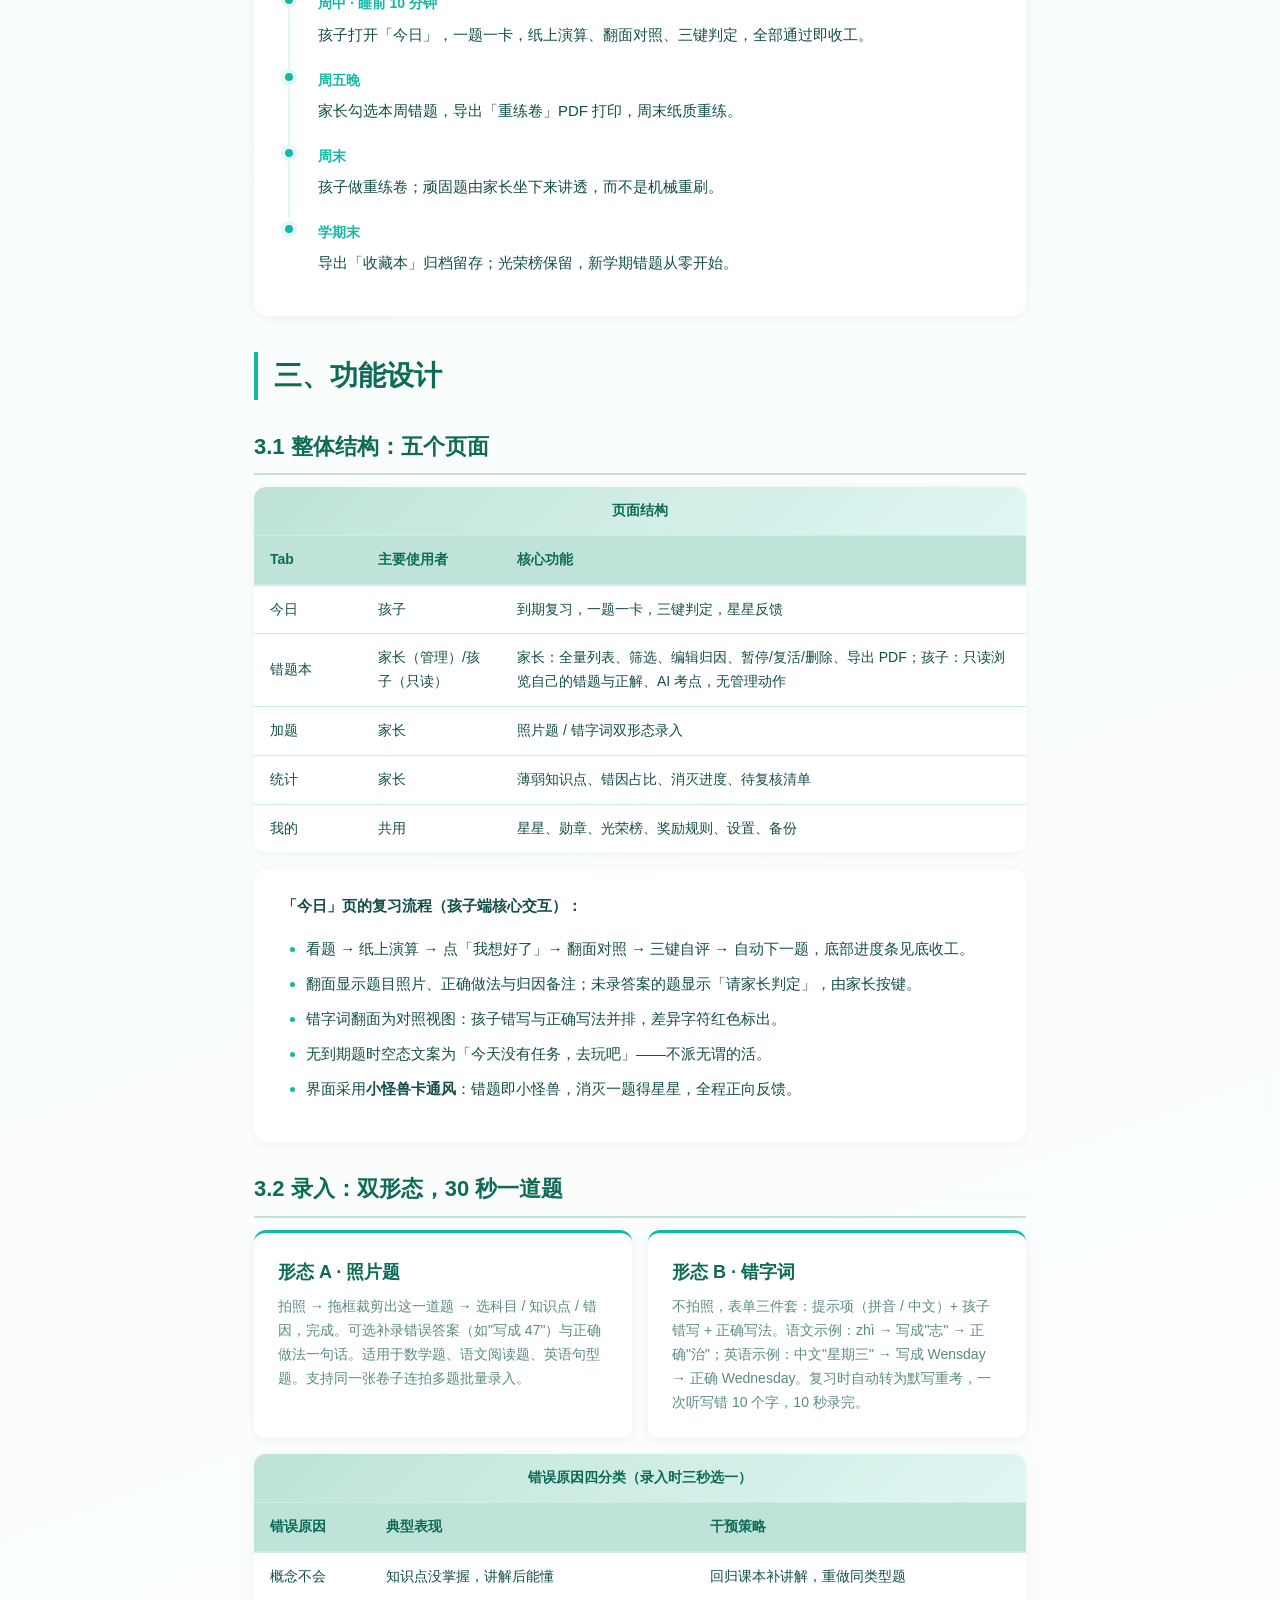
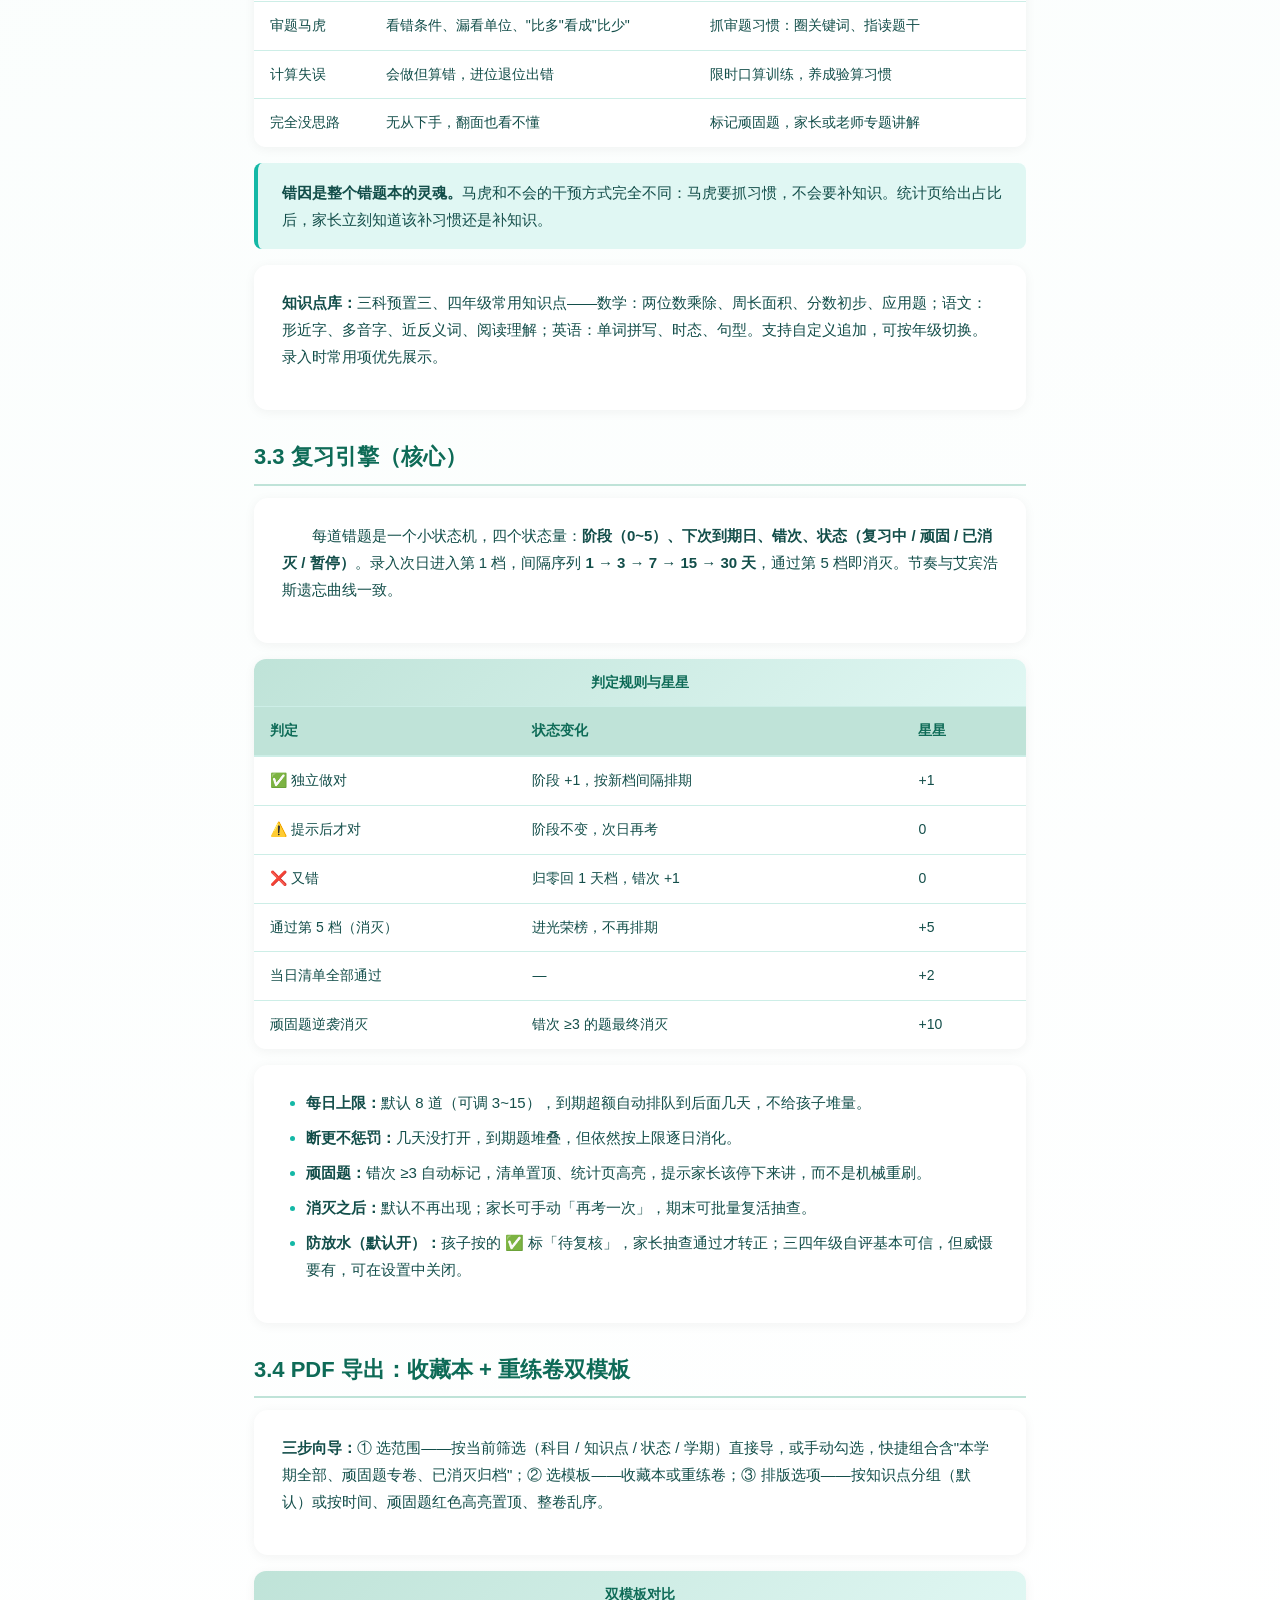
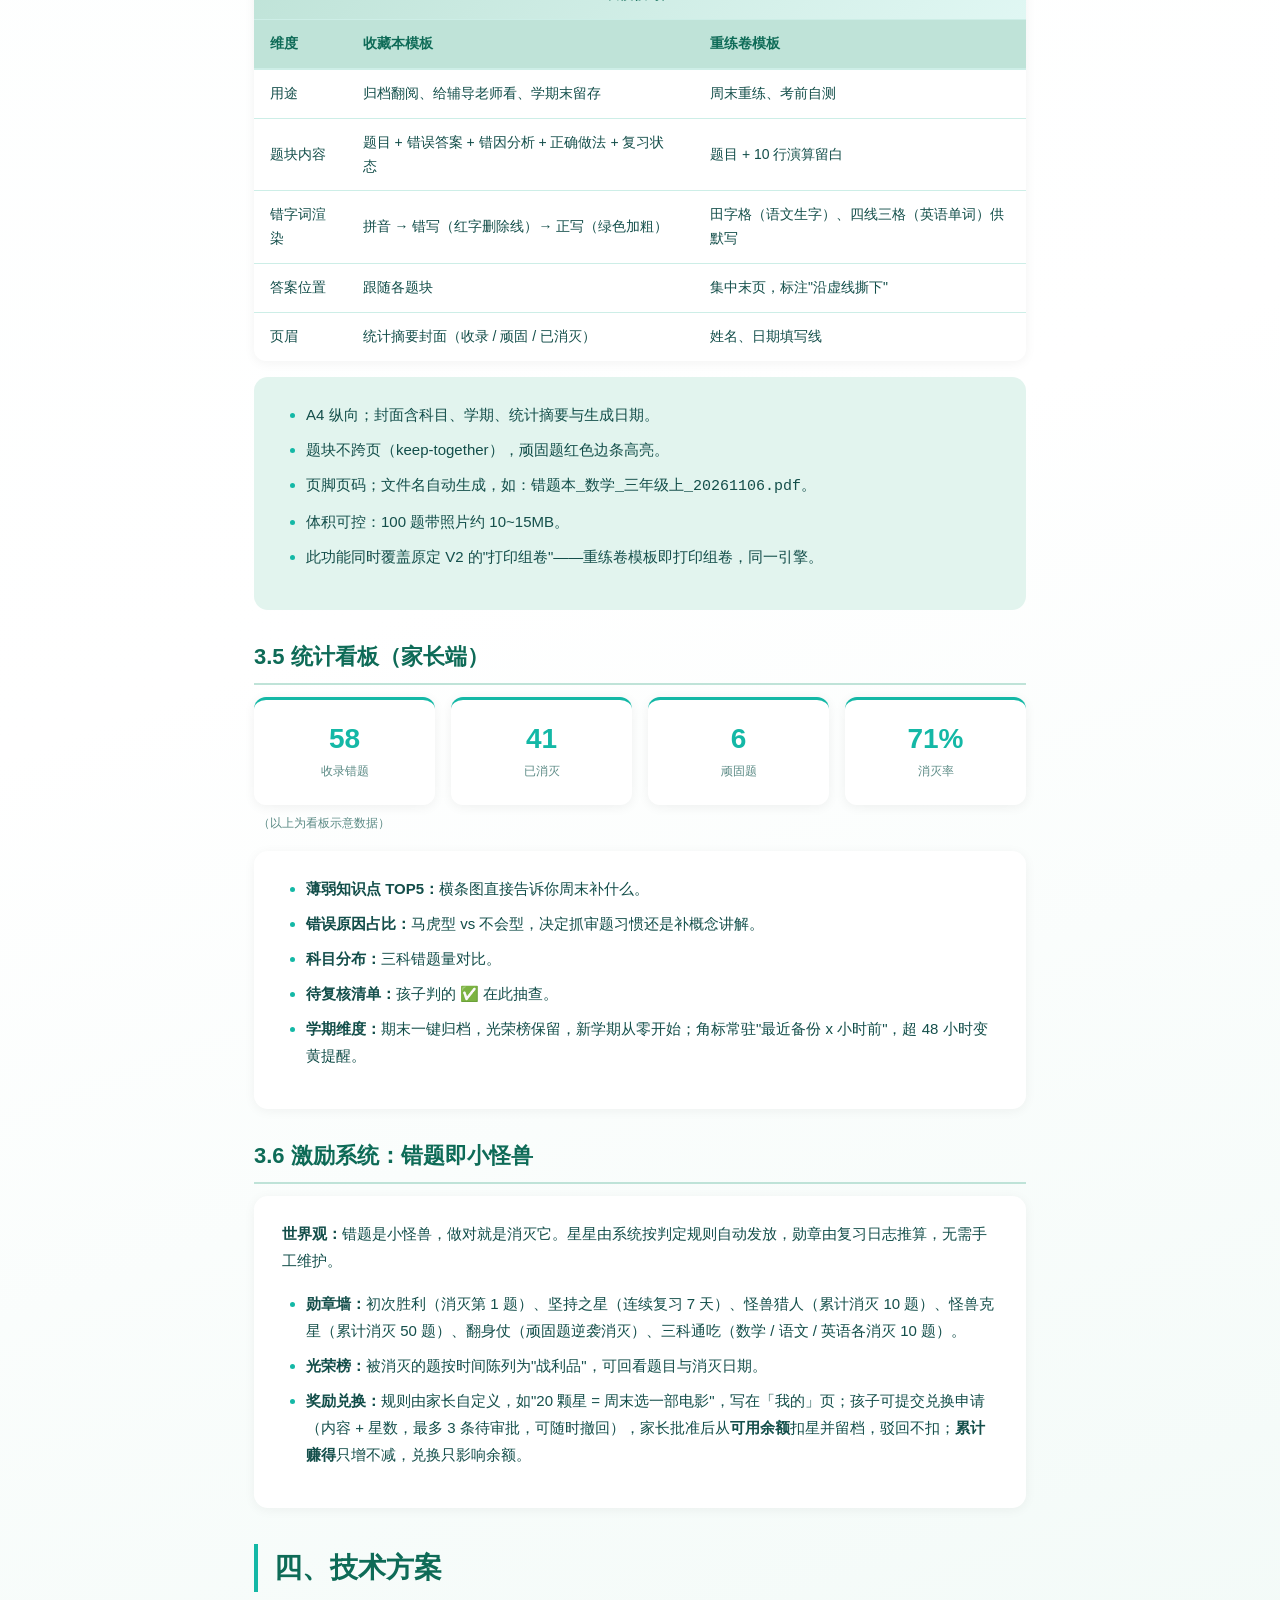
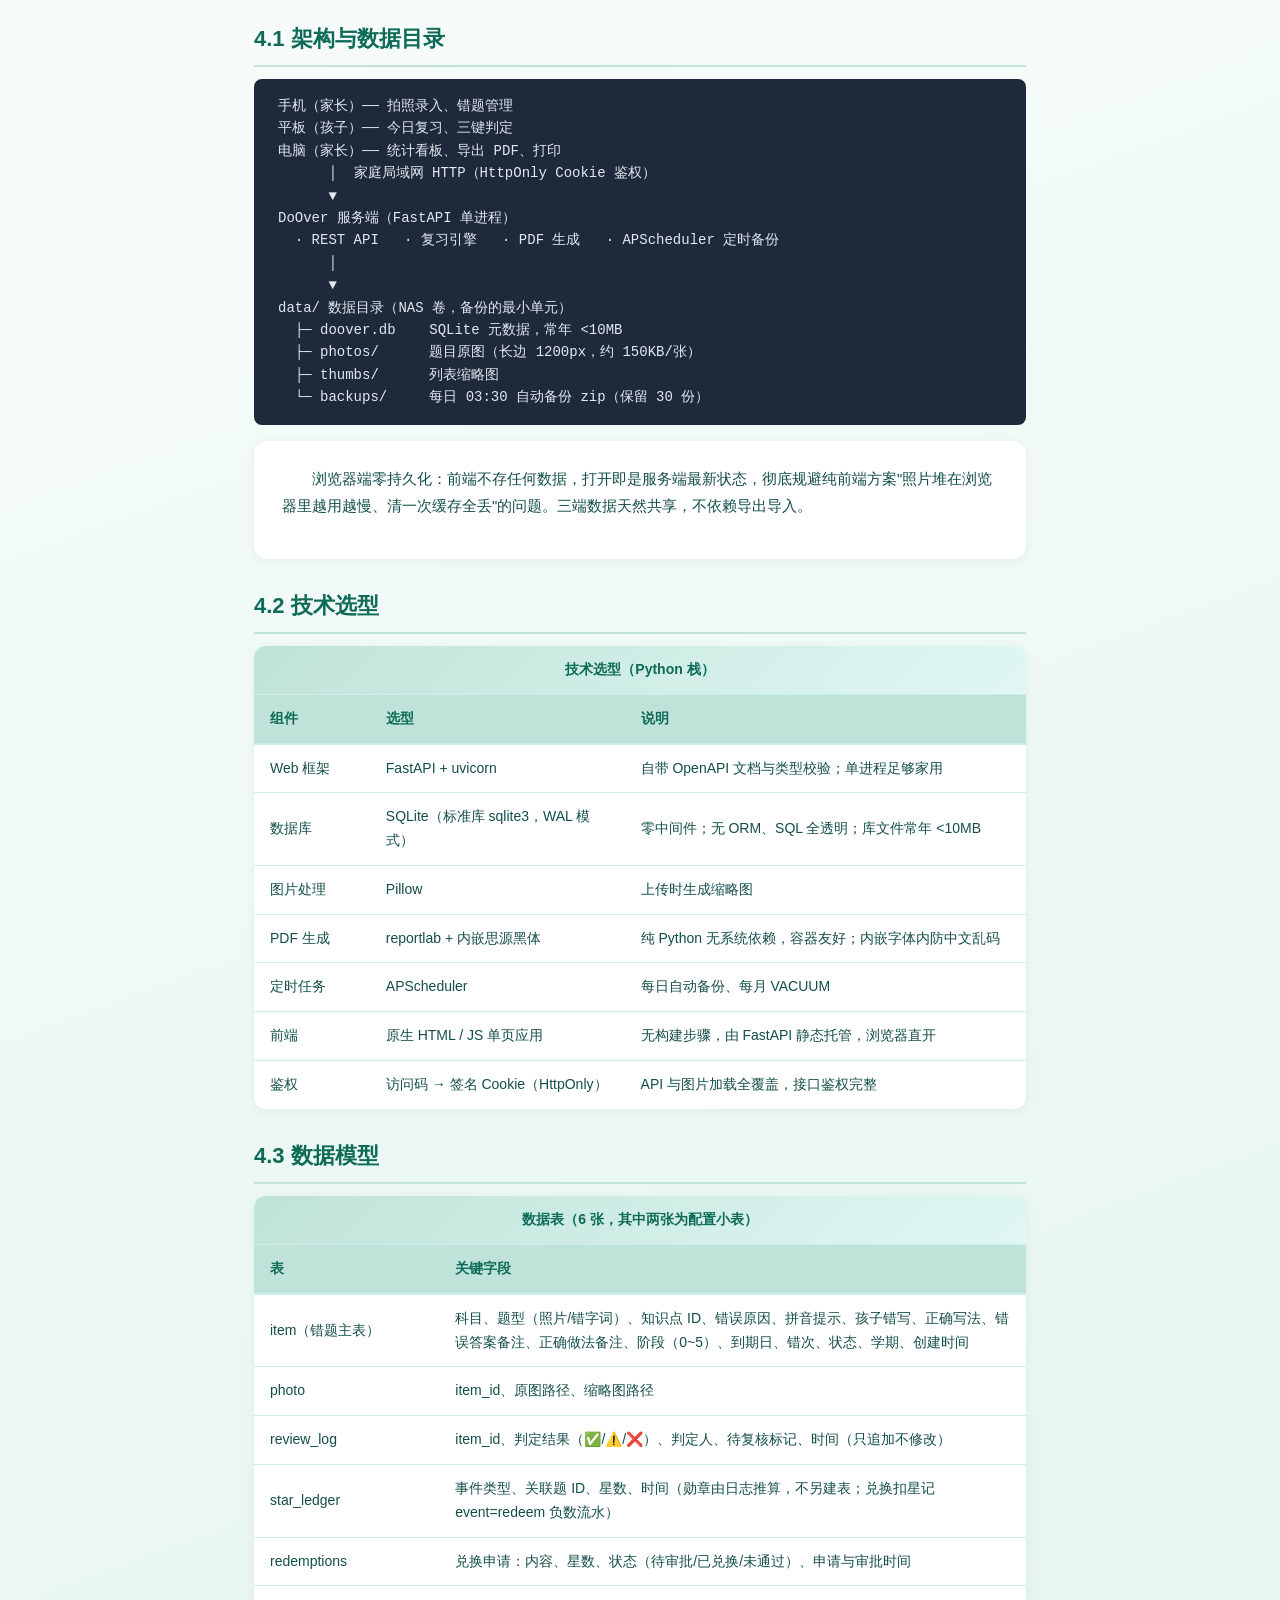
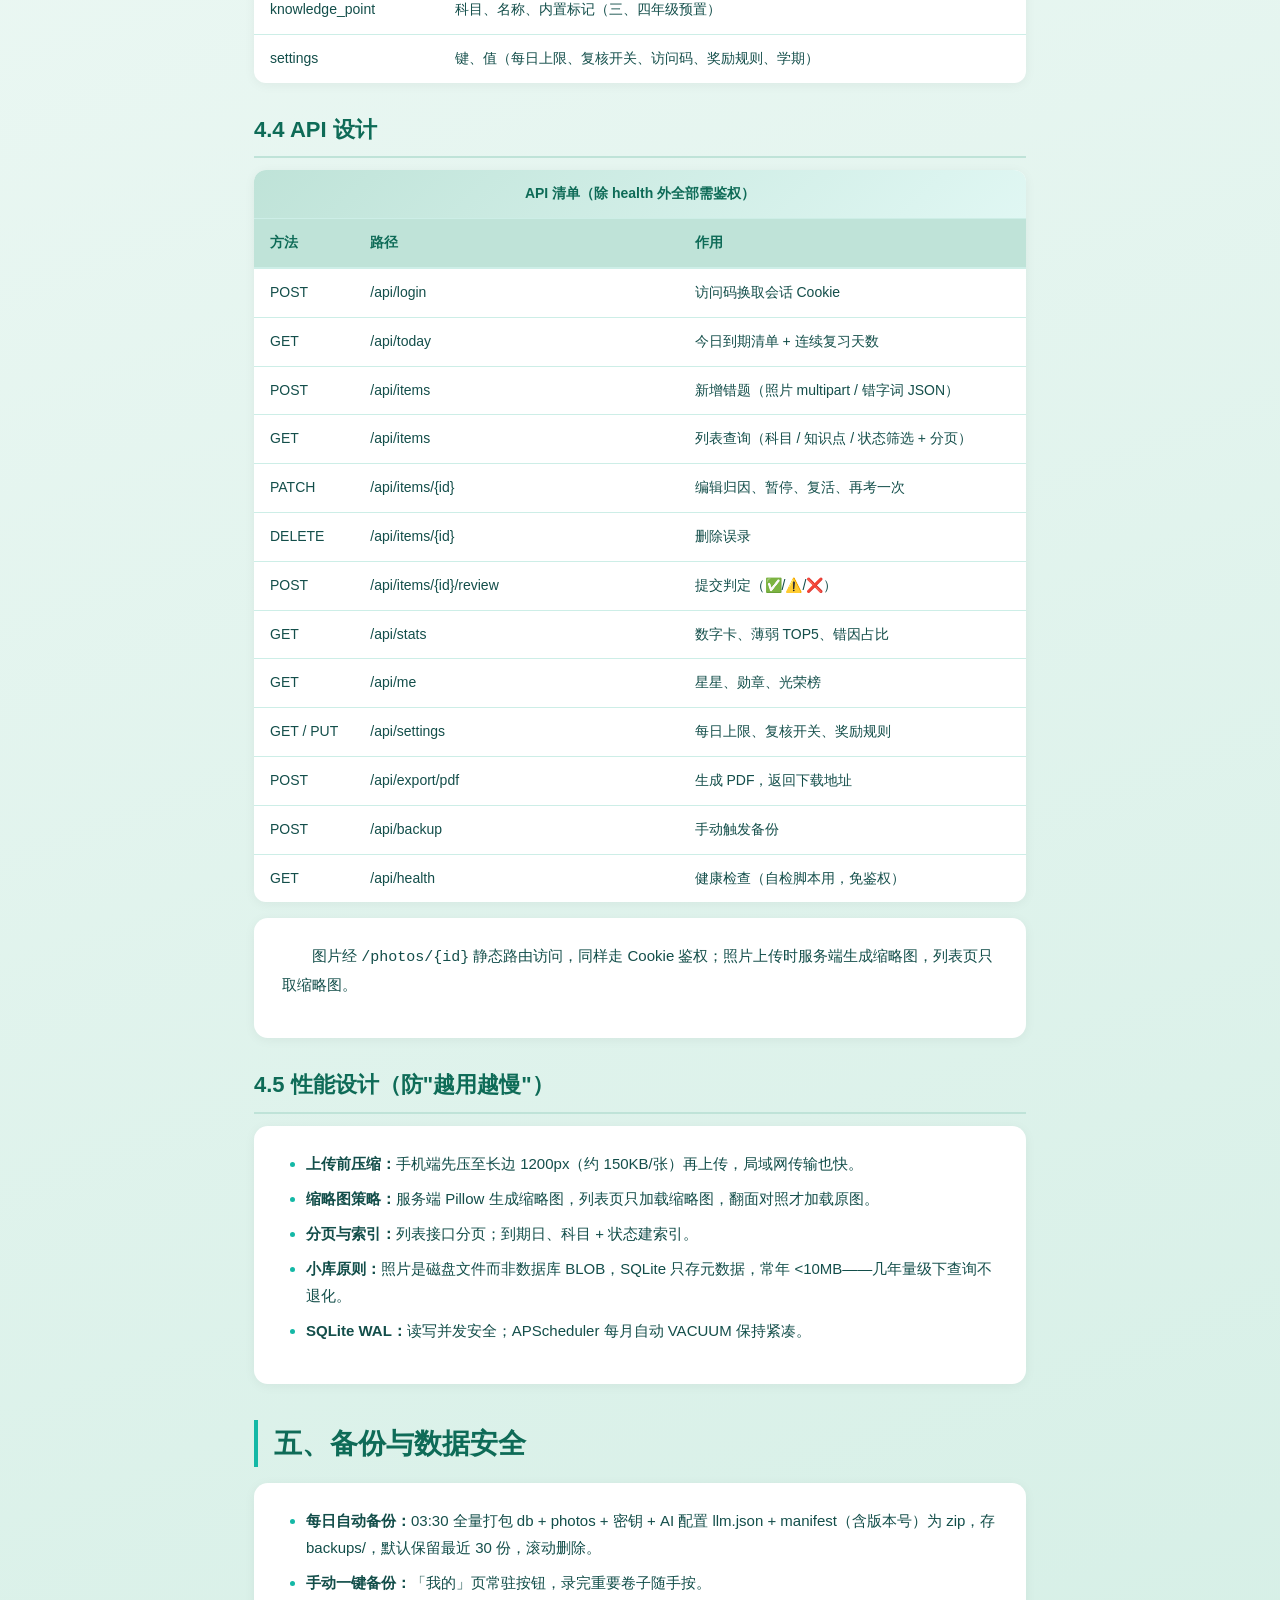
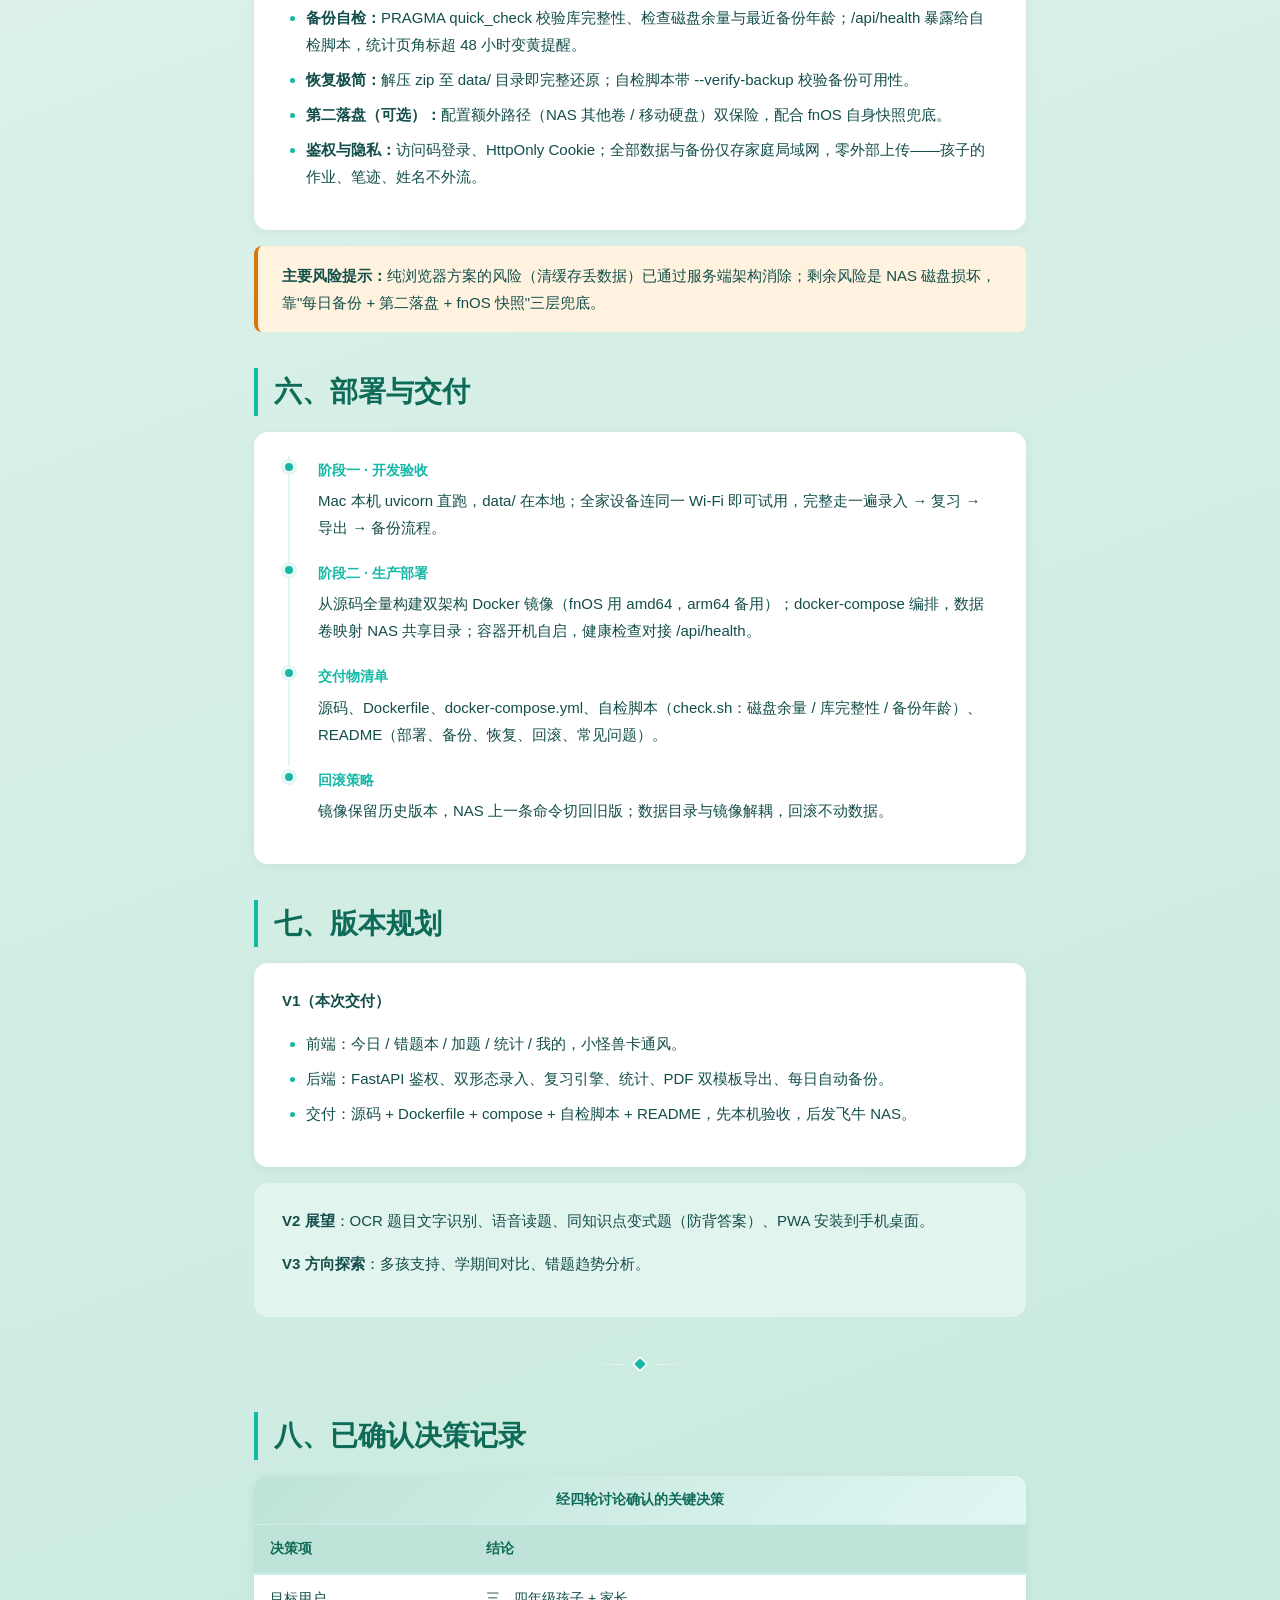
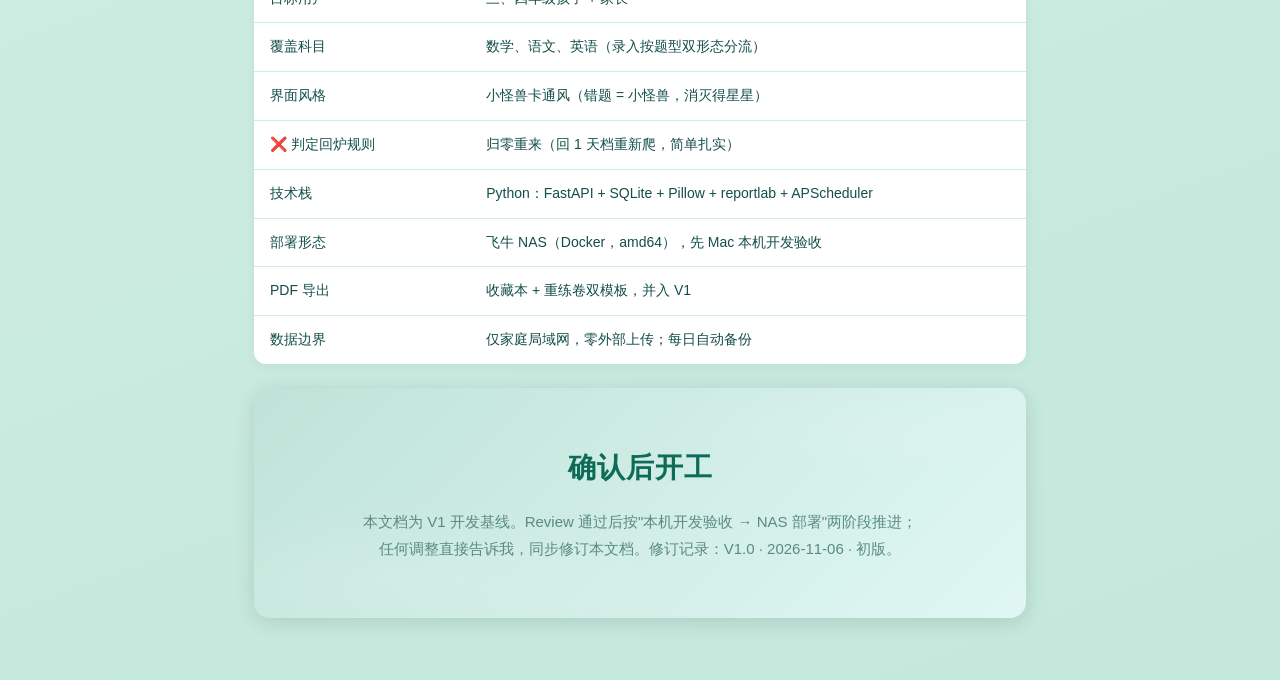
==== commit a79aed86: "feat: 错题本对孩子开放只读浏览，历史错题随时回看 - GET /api/items 从家长路由放开为亲子共用：孩子可浏览自己的全部错题（含已消灭战利品）；增删改/导出/统计仍家长专属 403 硬" ====
--- a/错题本产品设计文档.html
+++ b/错题本产品设计文档.html
@@ -328,7 +328,7 @@
         <tr><th>角色</th><th>职责</th><th>主要页面</th></tr>
       </thead>
       <tbody>
-        <tr><td>孩子（复习者）</td><td>独立完成每日复习：看题、纸上演算、翻面对照、三键自评；赚星星、收集勋章</td><td>今日、我的</td></tr>
+        <tr><td>孩子（复习者）</td><td>独立完成每日复习：看题、纸上演算、翻面对照、三键自评；赚星星、收集勋章；只读浏览历史错题</td><td>今日、错题本（只读）、我的</td></tr>
         <tr><td>家长（教练）</td><td>拍照录入与归因标注、抽查复核待判定题、查看统计、导出 PDF、管理设置与备份</td><td>全部页面</td></tr>
       </tbody>
     </table>
@@ -374,7 +374,7 @@
       </thead>
       <tbody>
         <tr><td>今日</td><td>孩子</td><td>到期复习，一题一卡，三键判定，星星反馈</td></tr>
-        <tr><td>错题本</td><td>家长</td><td>全量列表、筛选、编辑归因、暂停/复活/删除、导出 PDF</td></tr>
+        <tr><td>错题本</td><td>家长（管理）/孩子（只读）</td><td>家长：全量列表、筛选、编辑归因、暂停/复活/删除、导出 PDF；孩子：只读浏览自己的错题与正解、AI 考点，无管理动作</td></tr>
         <tr><td>加题</td><td>家长</td><td>照片题 / 错字词双形态录入</td></tr>
         <tr><td>统计</td><td>家长</td><td>薄弱知识点、错因占比、消灭进度、待复核清单</td></tr>
         <tr><td>我的</td><td>共用</td><td>星星、勋章、光荣榜、奖励规则、设置、备份</td></tr>
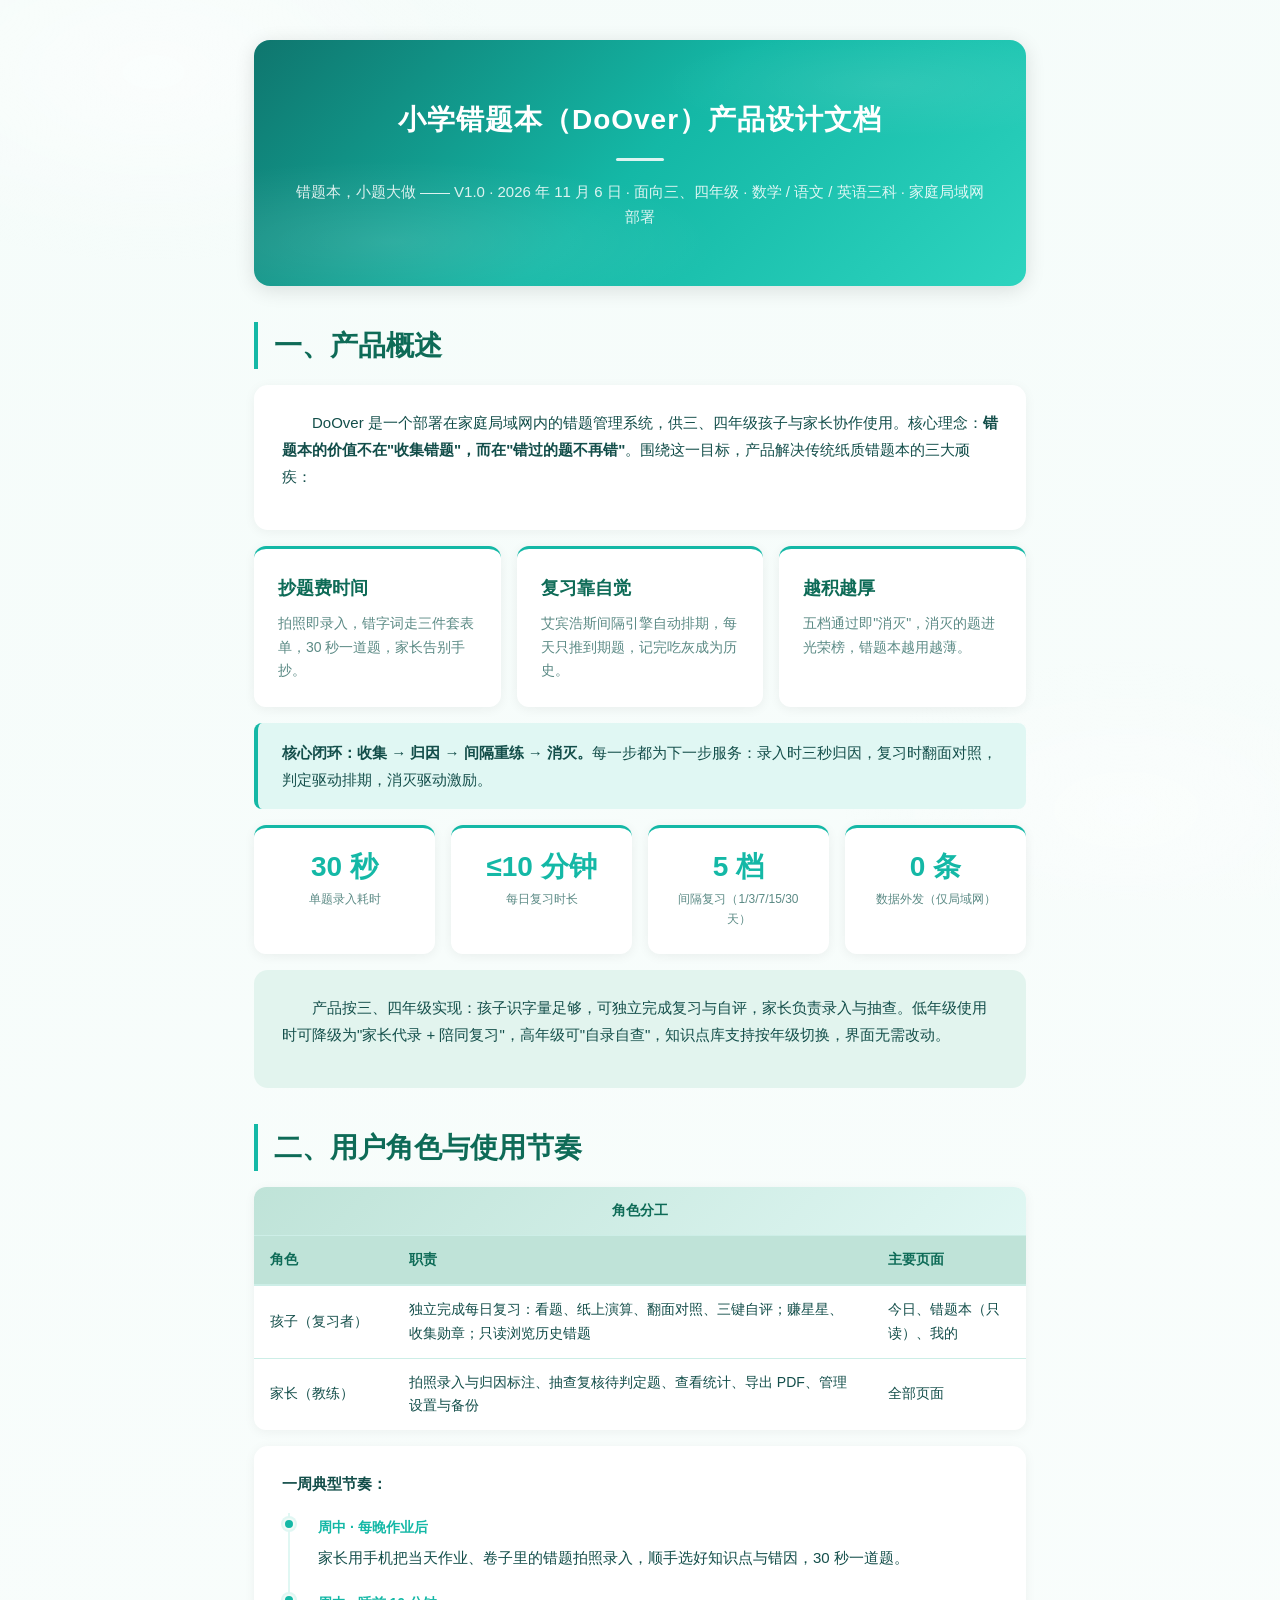
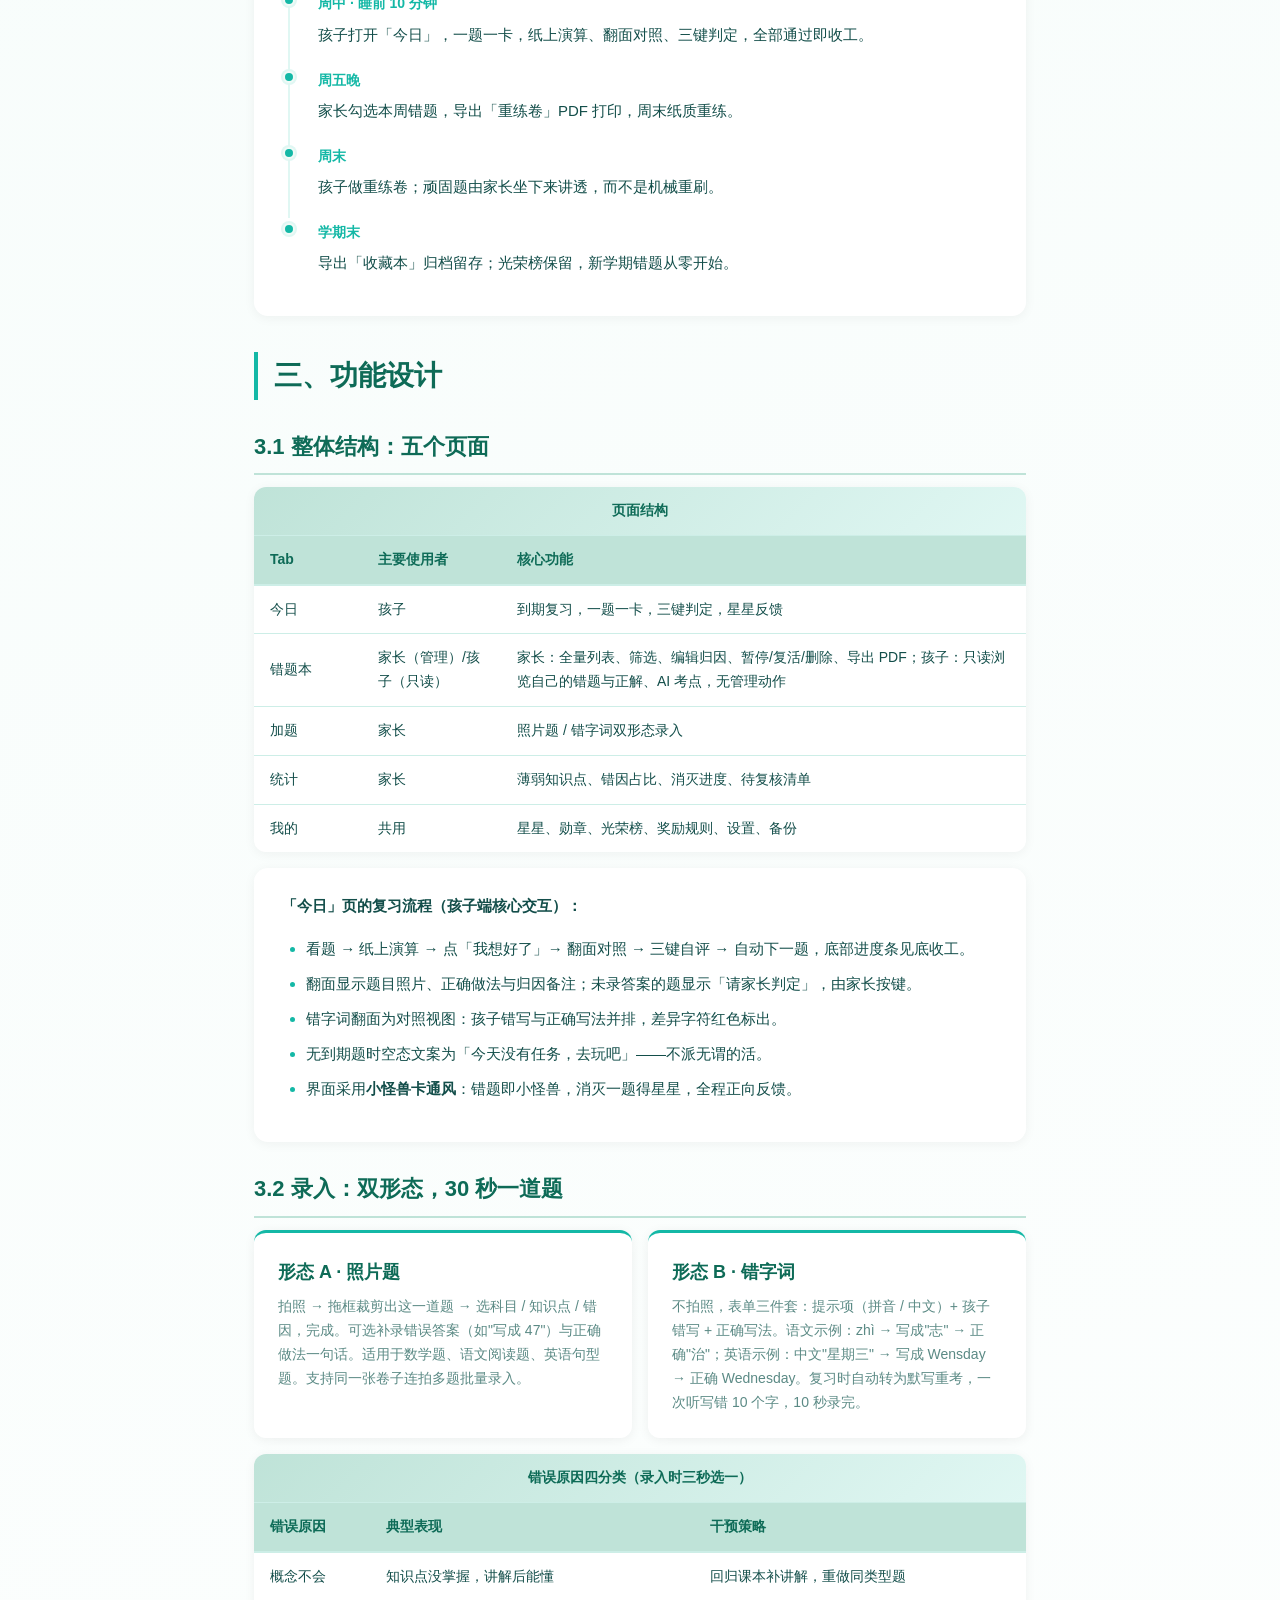
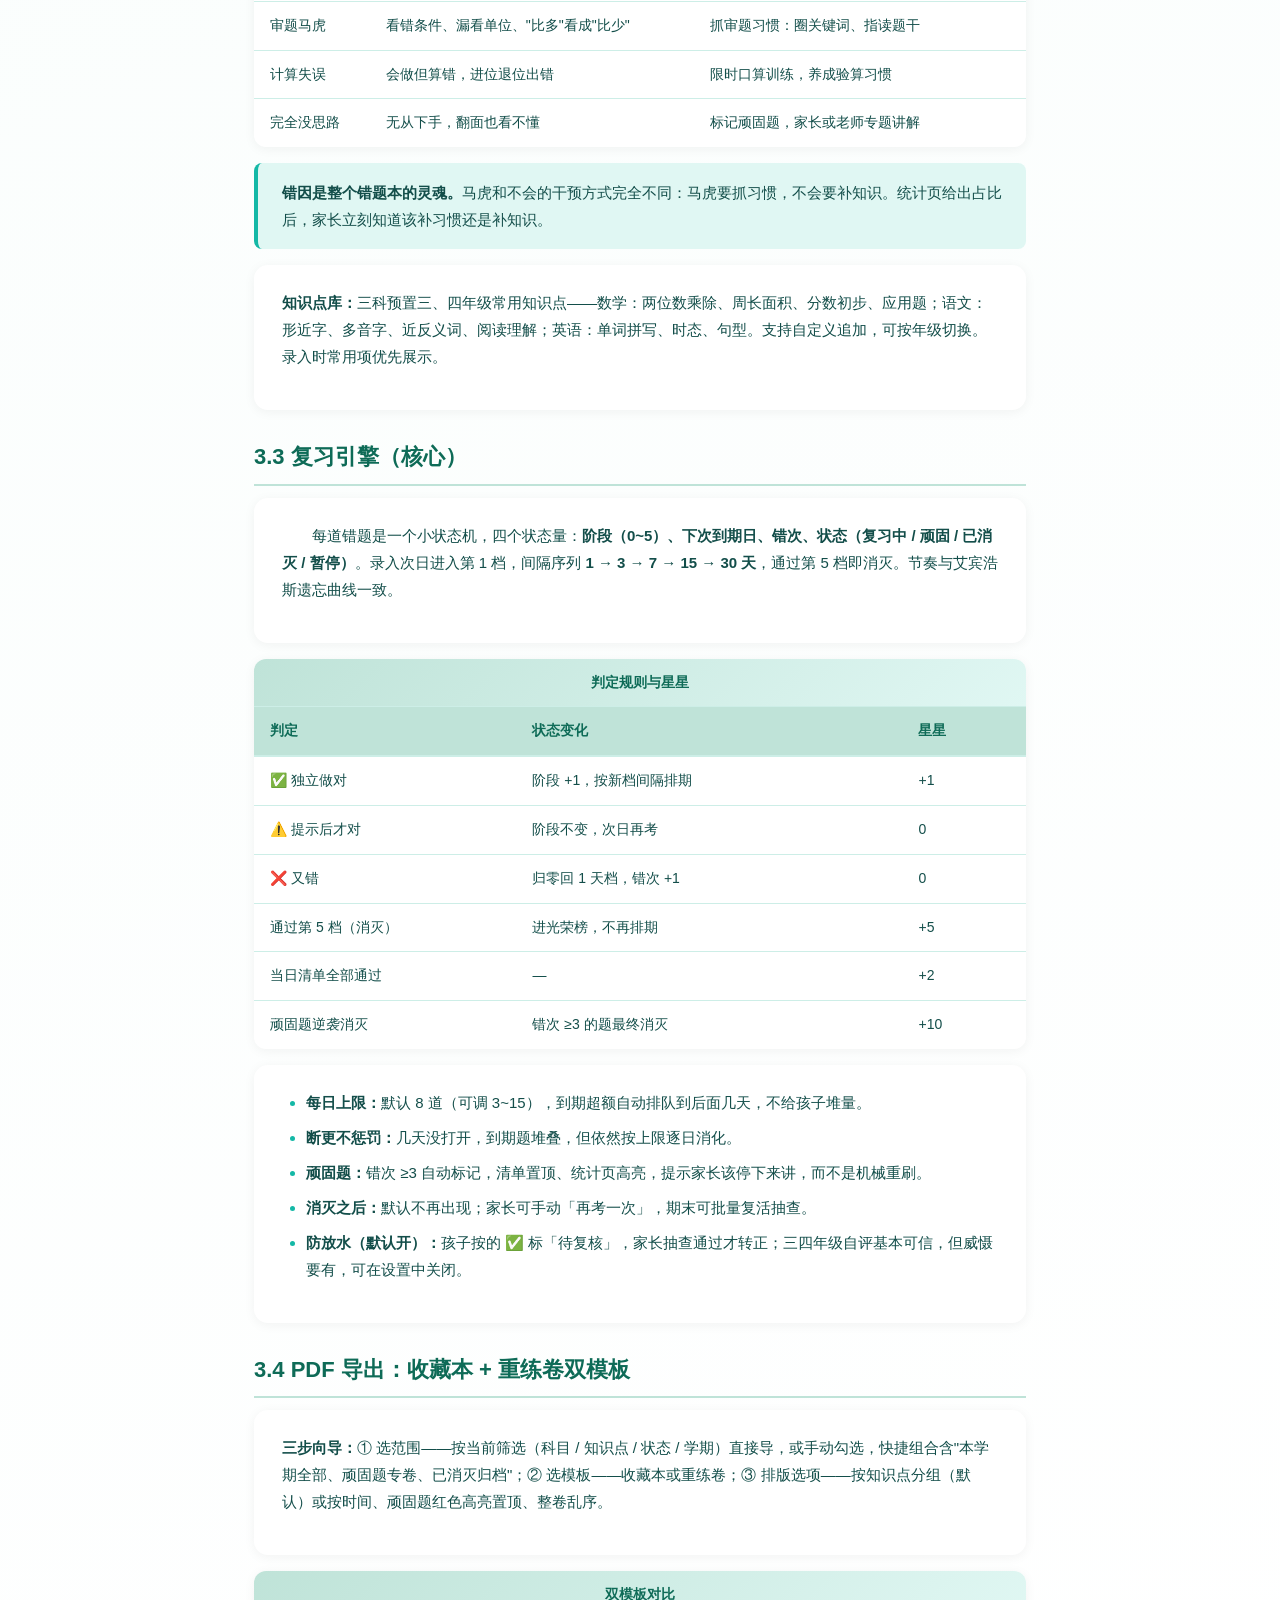
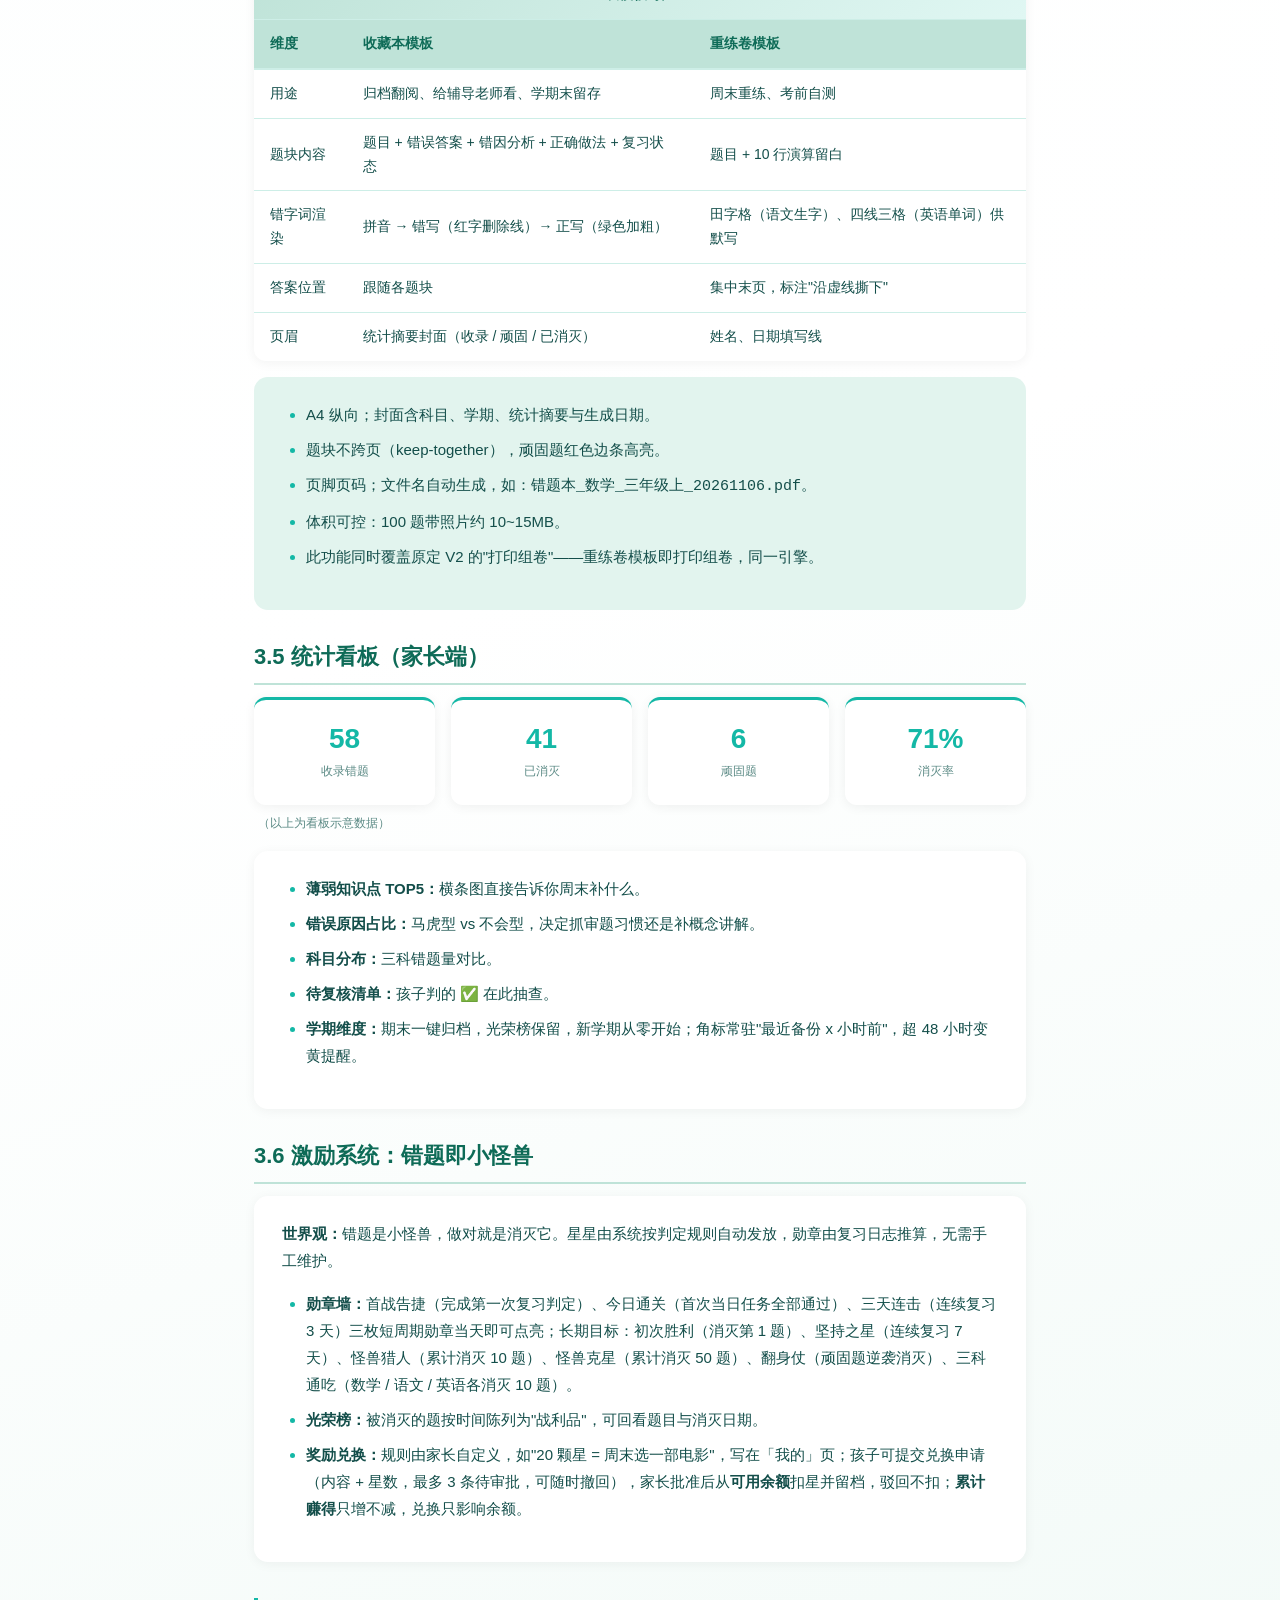
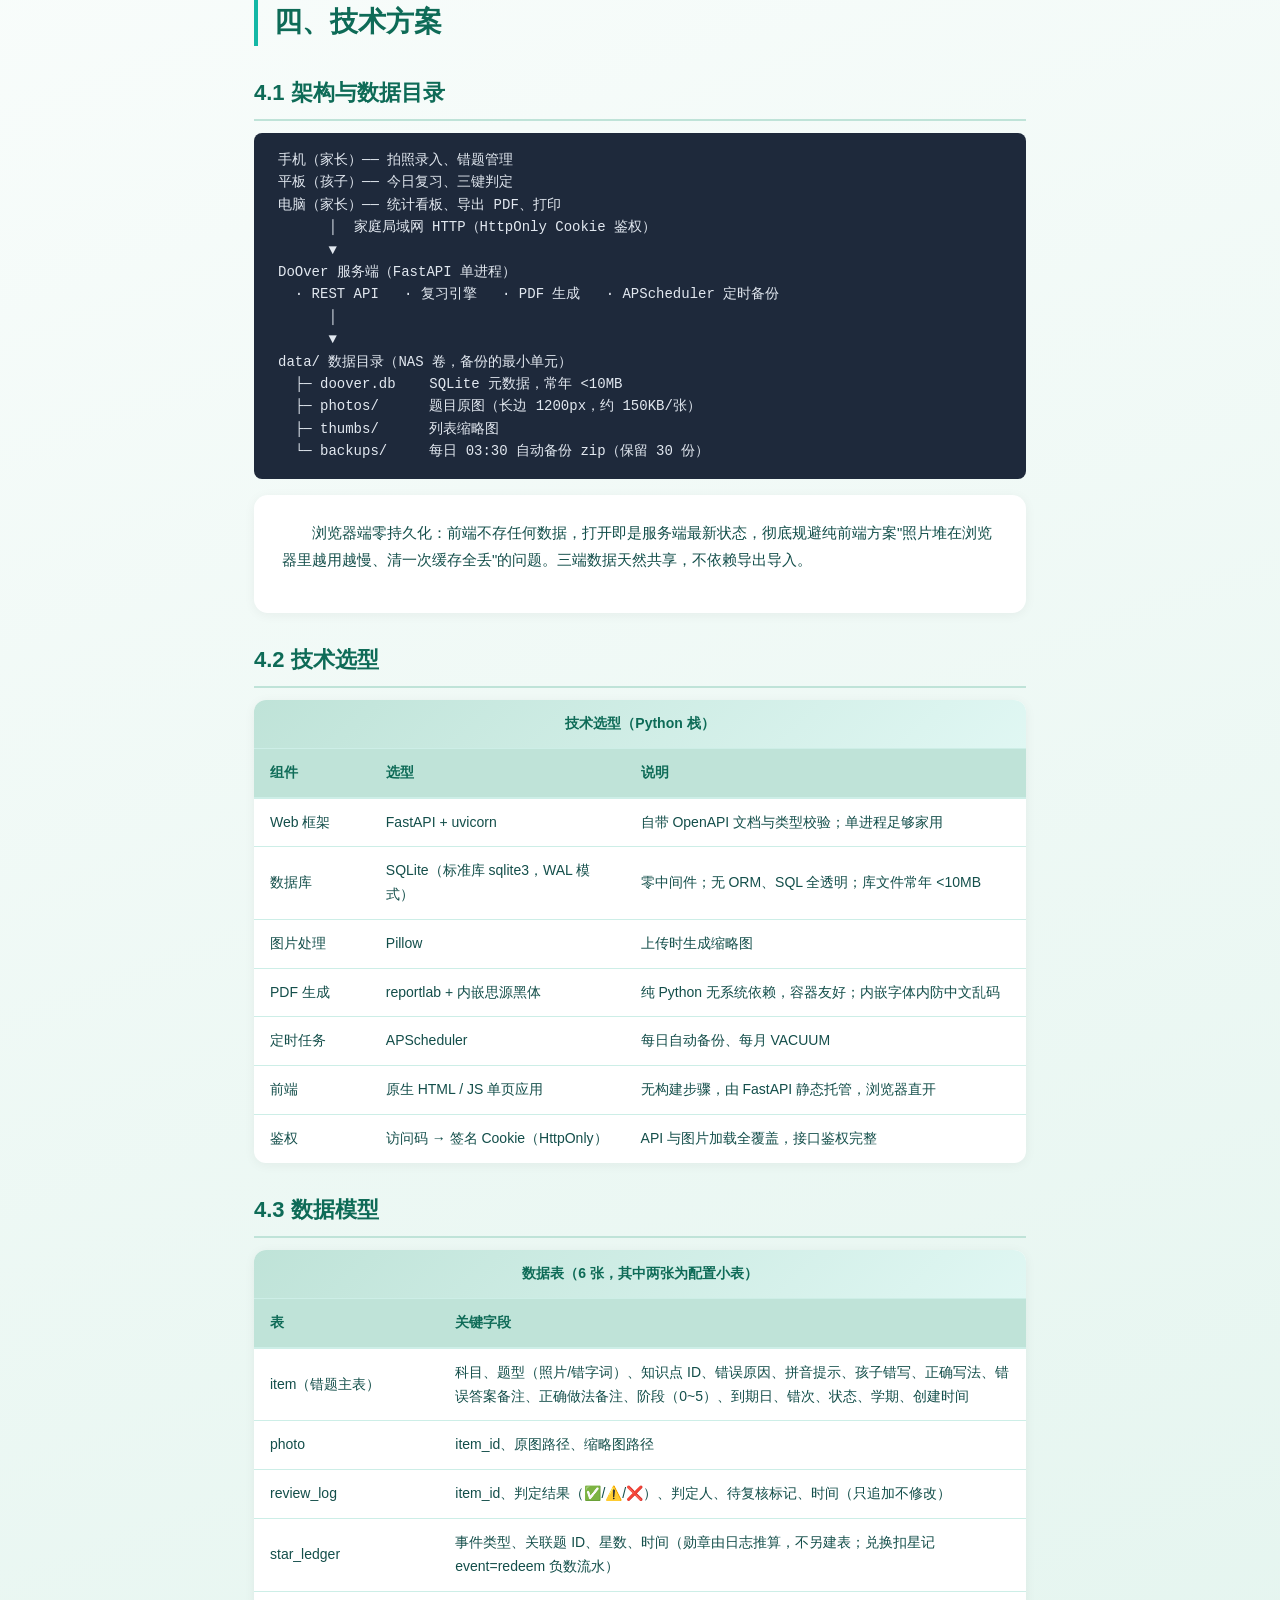
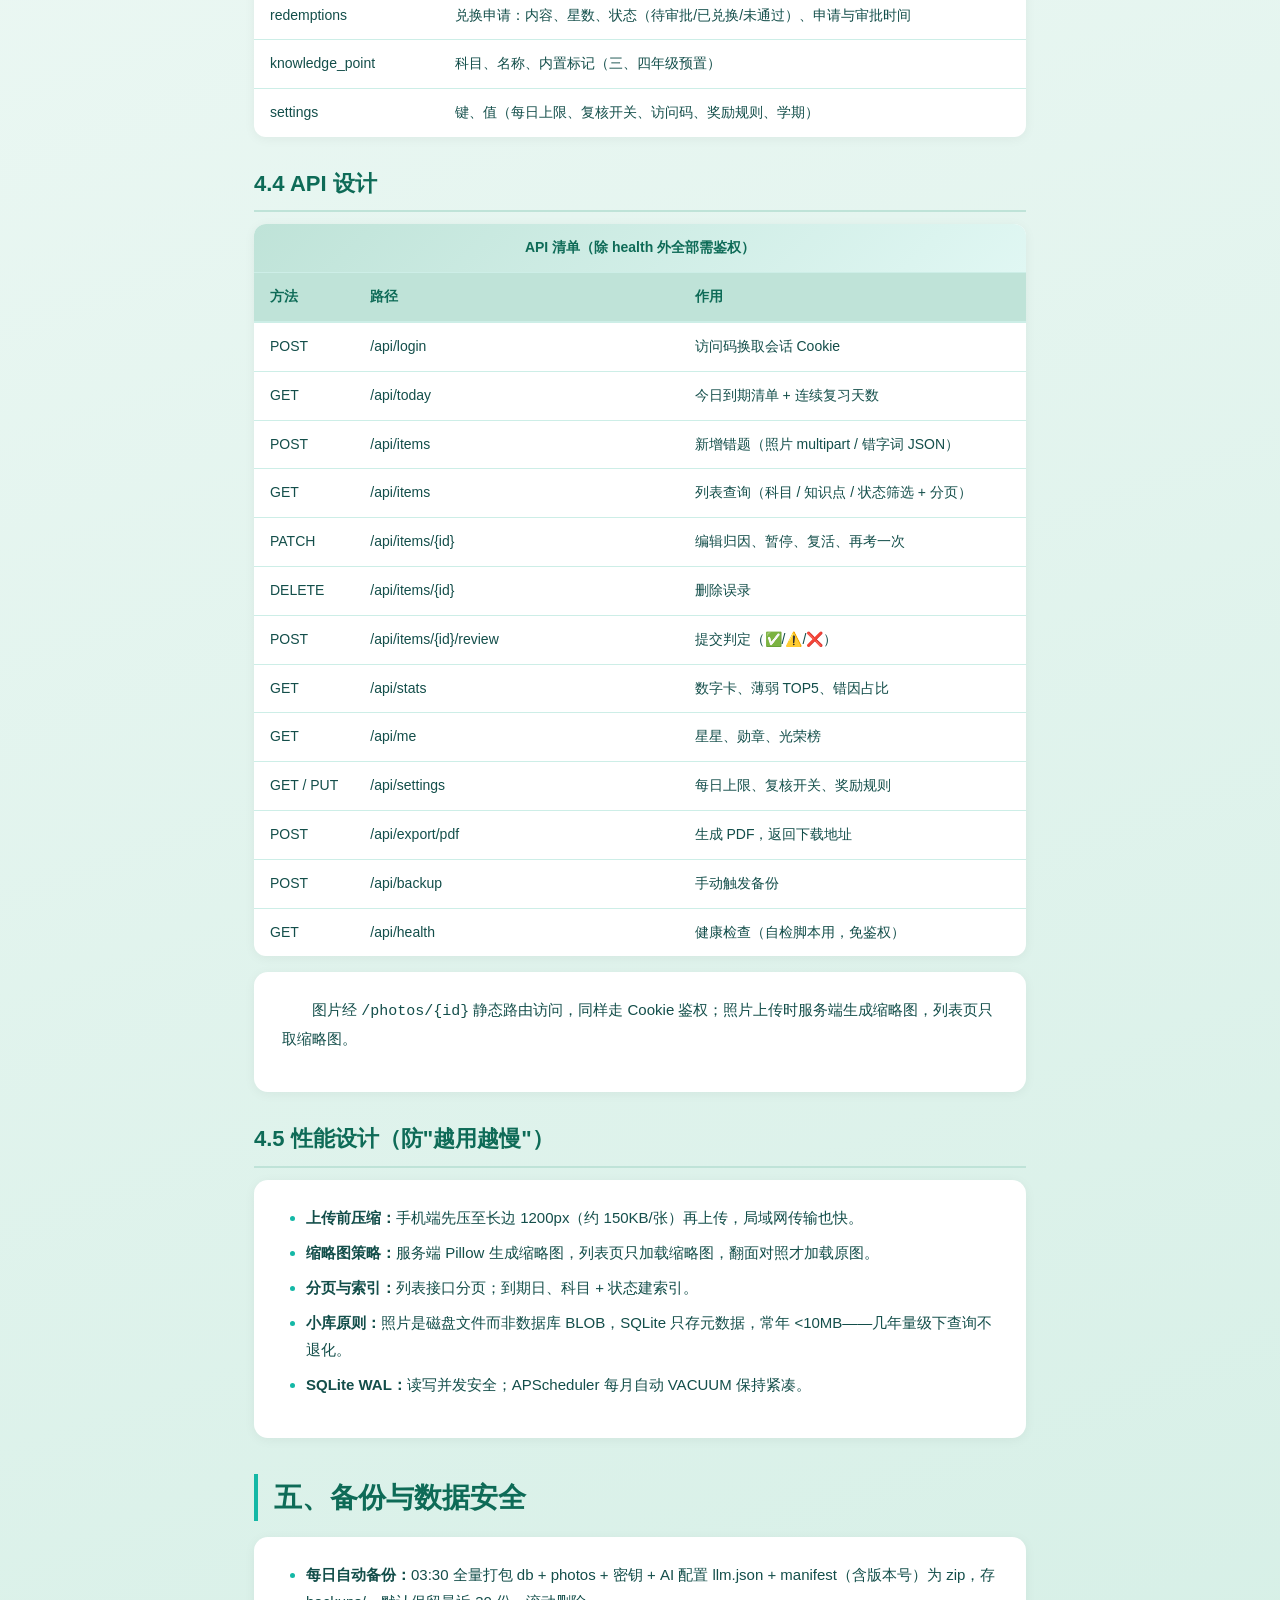
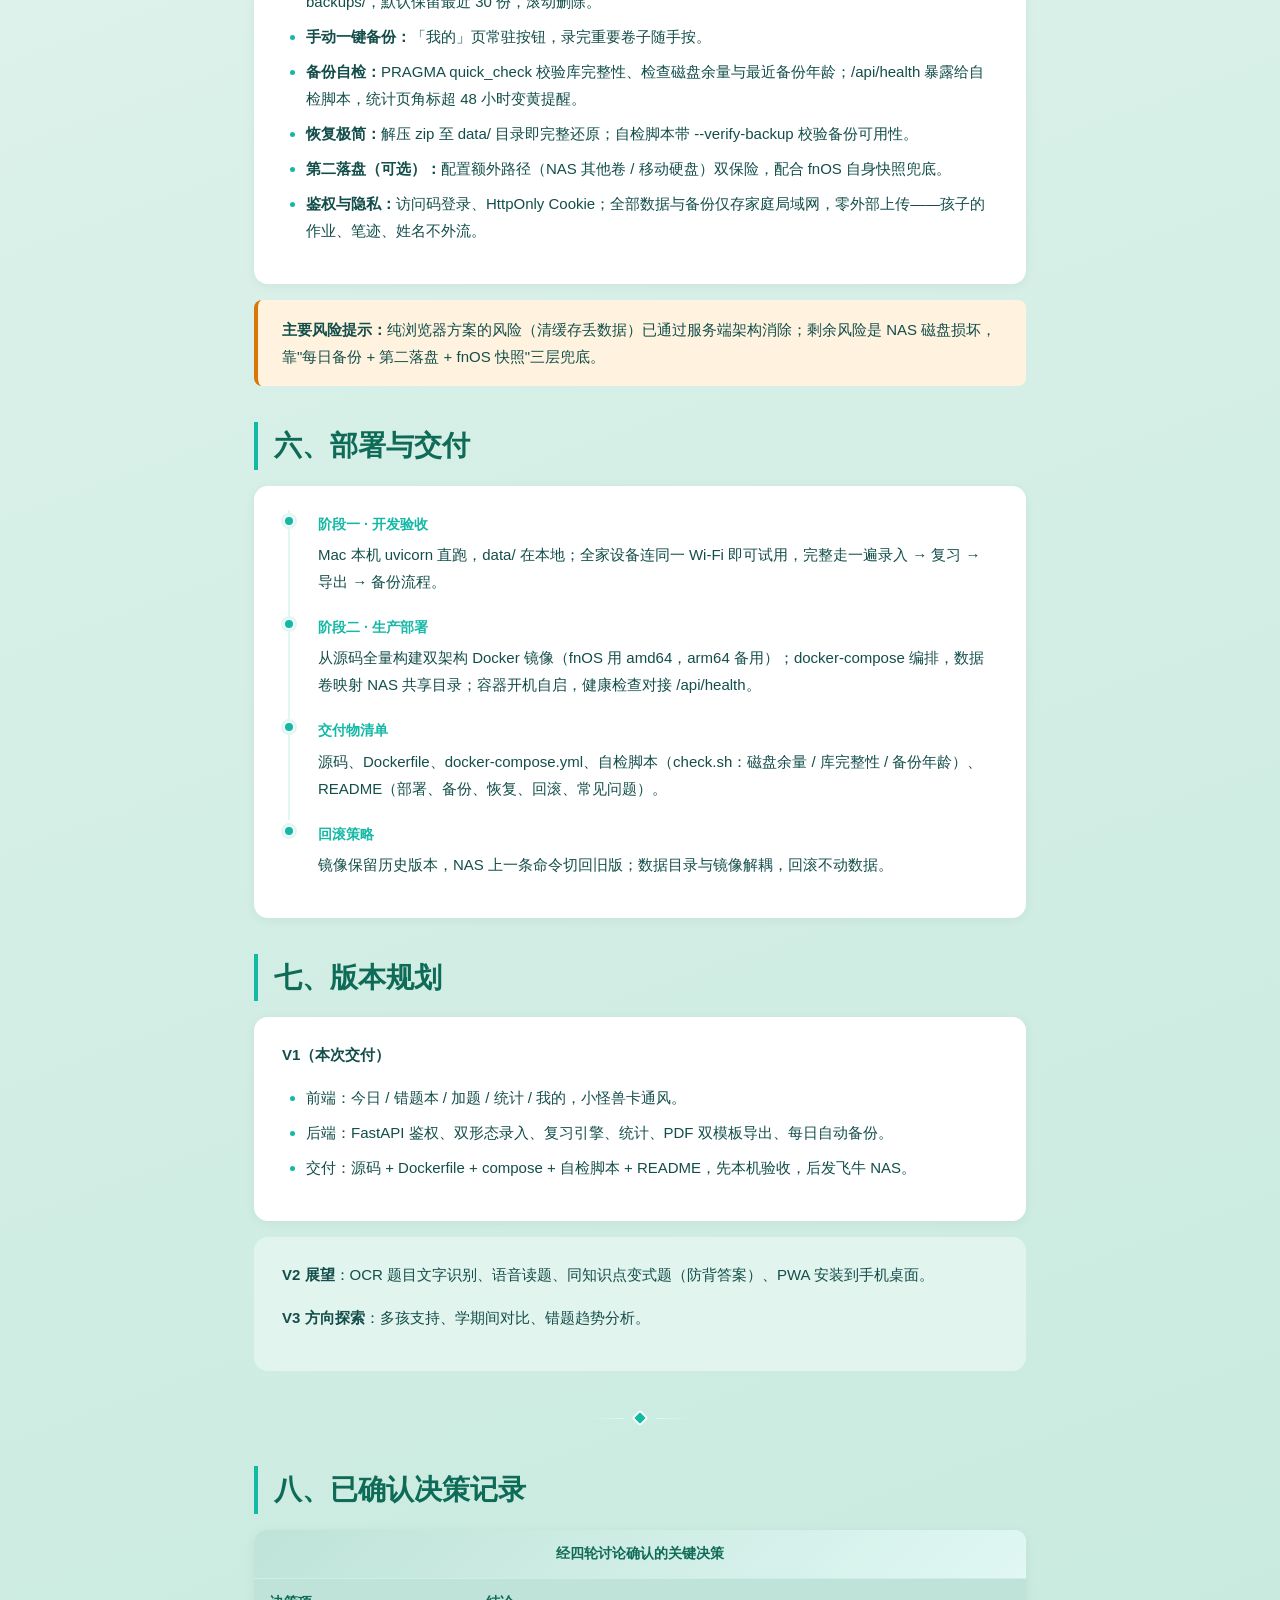
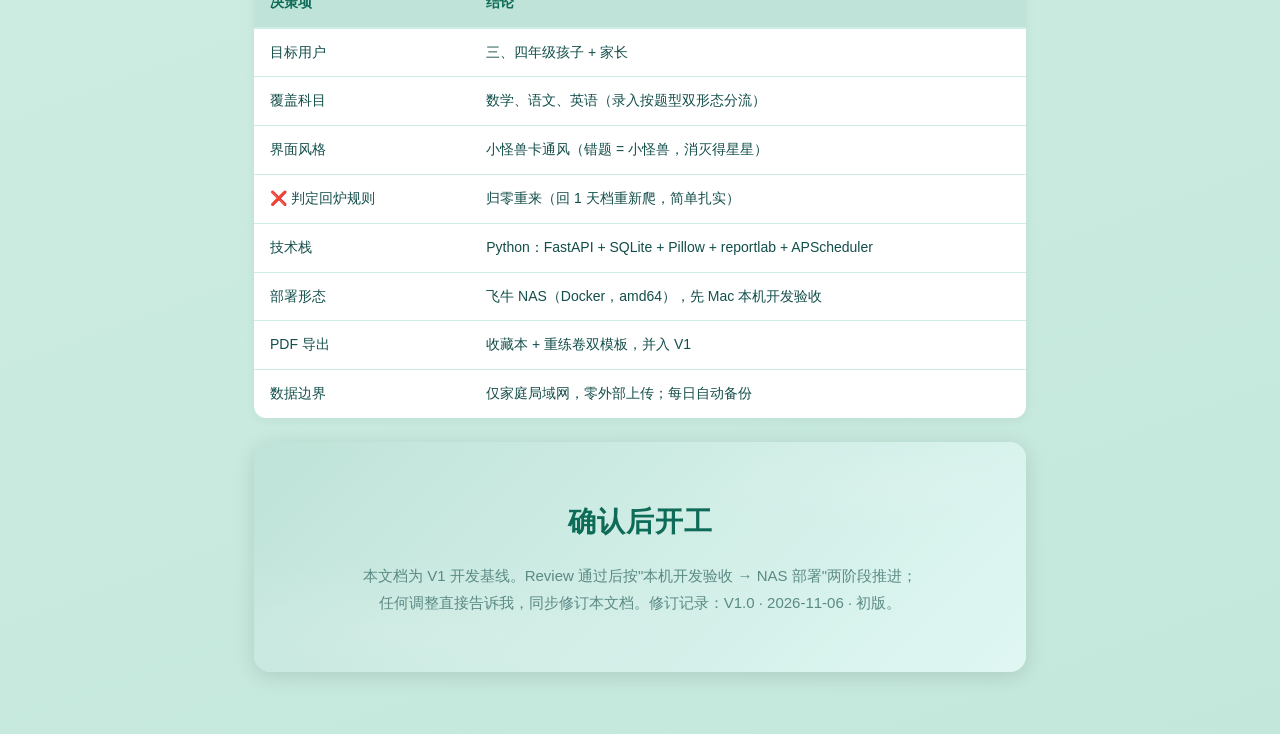
==== commit fc794487: "feat: 勋章短周期化 + 举一反三每题可配条数 - 勋章墙补三枚短周期勋章：首战告捷（首次判定）、今日通关（首次当日全清）、三天连击（连续 3 天）；原 6 枚全要求消灭或连击 7 天，新用户勋章" ====
--- a/错题本产品设计文档.html
+++ b/错题本产品设计文档.html
@@ -534,7 +534,7 @@
   <div class="doc-section">
     <p class="paragraph no-indent"><strong>世界观：</strong>错题是小怪兽，做对就是消灭它。星星由系统按判定规则自动发放，勋章由复习日志推算，无需手工维护。</p>
     <ul class="list">
-      <li><strong>勋章墙：</strong>初次胜利（消灭第 1 题）、坚持之星（连续复习 7 天）、怪兽猎人（累计消灭 10 题）、怪兽克星（累计消灭 50 题）、翻身仗（顽固题逆袭消灭）、三科通吃（数学 / 语文 / 英语各消灭 10 题）。</li>
+      <li><strong>勋章墙：</strong>首战告捷（完成第一次复习判定）、今日通关（首次当日任务全部通过）、三天连击（连续复习 3 天）三枚短周期勋章当天即可点亮；长期目标：初次胜利（消灭第 1 题）、坚持之星（连续复习 7 天）、怪兽猎人（累计消灭 10 题）、怪兽克星（累计消灭 50 题）、翻身仗（顽固题逆袭消灭）、三科通吃（数学 / 语文 / 英语各消灭 10 题）。</li>
       <li><strong>光荣榜：</strong>被消灭的题按时间陈列为"战利品"，可回看题目与消灭日期。</li>
       <li><strong>奖励兑换：</strong>规则由家长自定义，如"20 颗星 = 周末选一部电影"，写在「我的」页；孩子可提交兑换申请（内容 + 星数，最多 3 条待审批，可随时撤回），家长批准后从<strong>可用余额</strong>扣星并留档，驳回不扣；<strong>累计赚得</strong>只增不减，兑换只影响余额。</li>
     </ul>
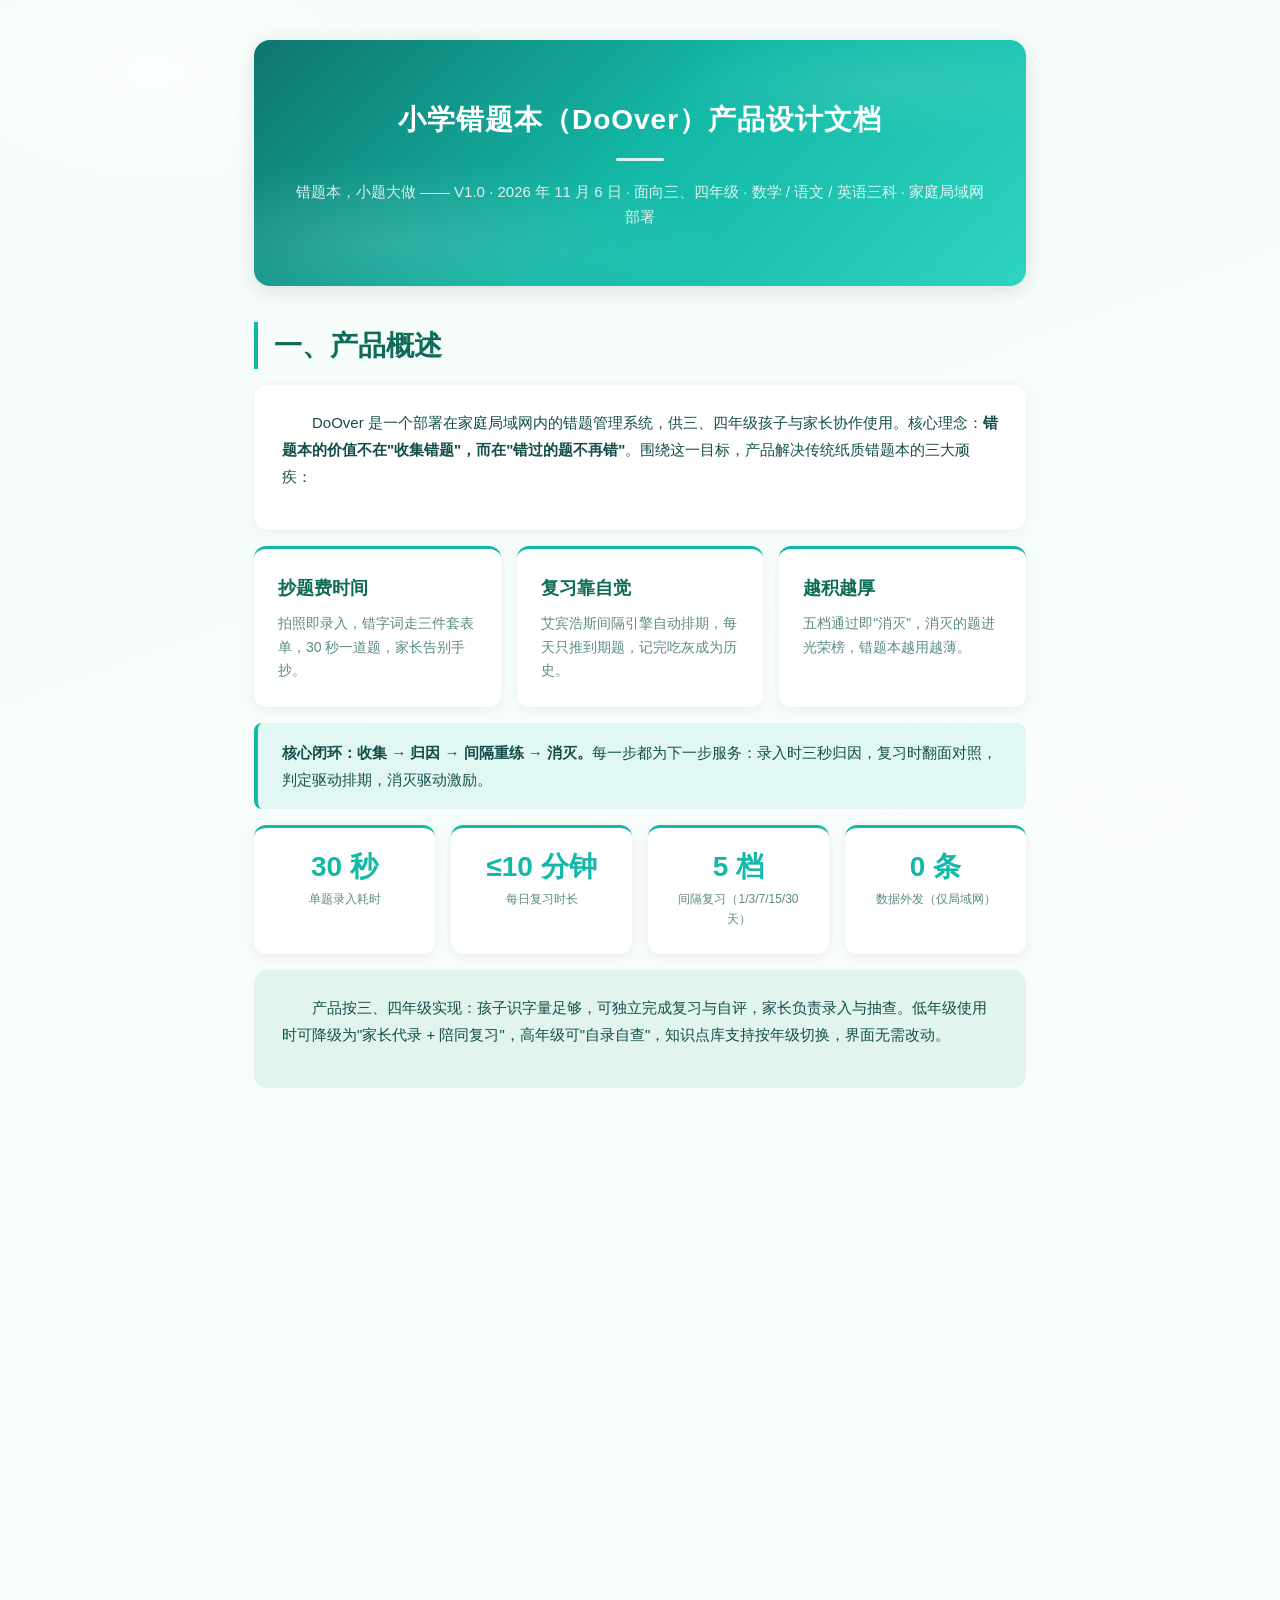
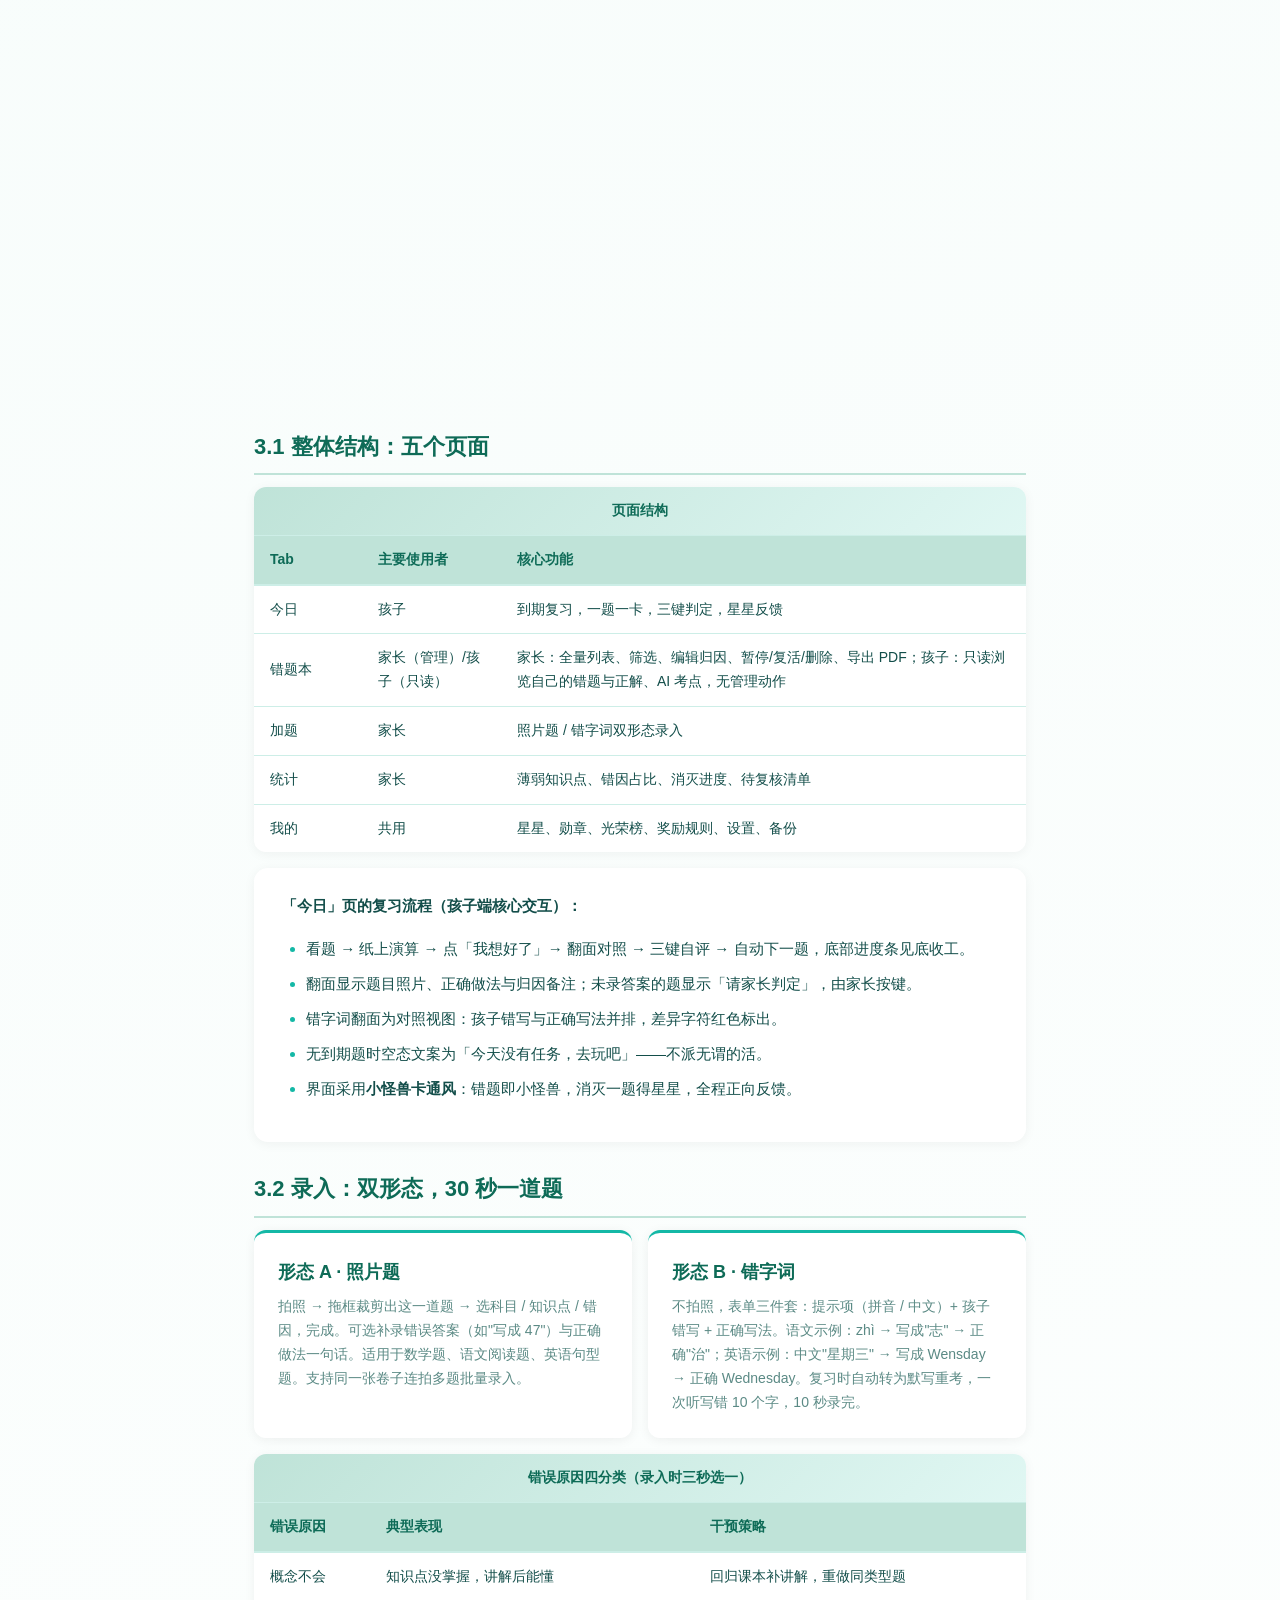
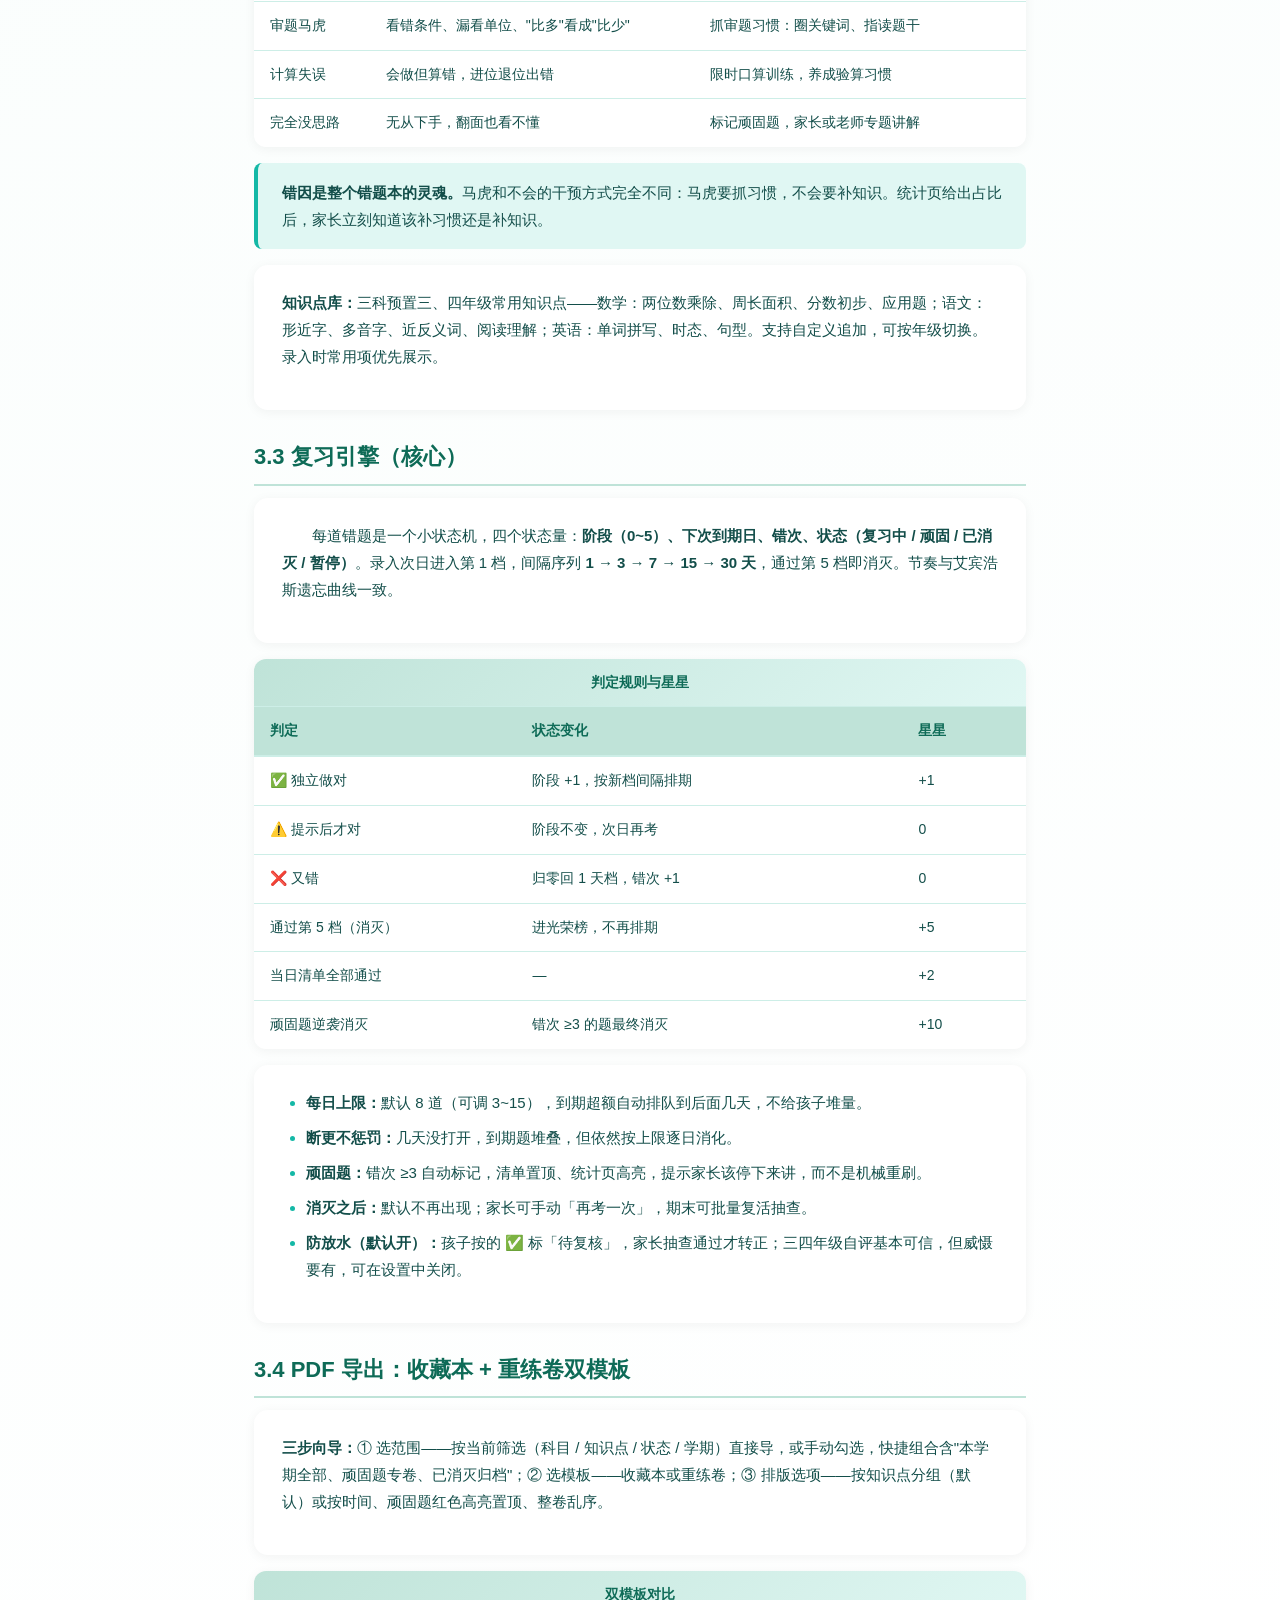
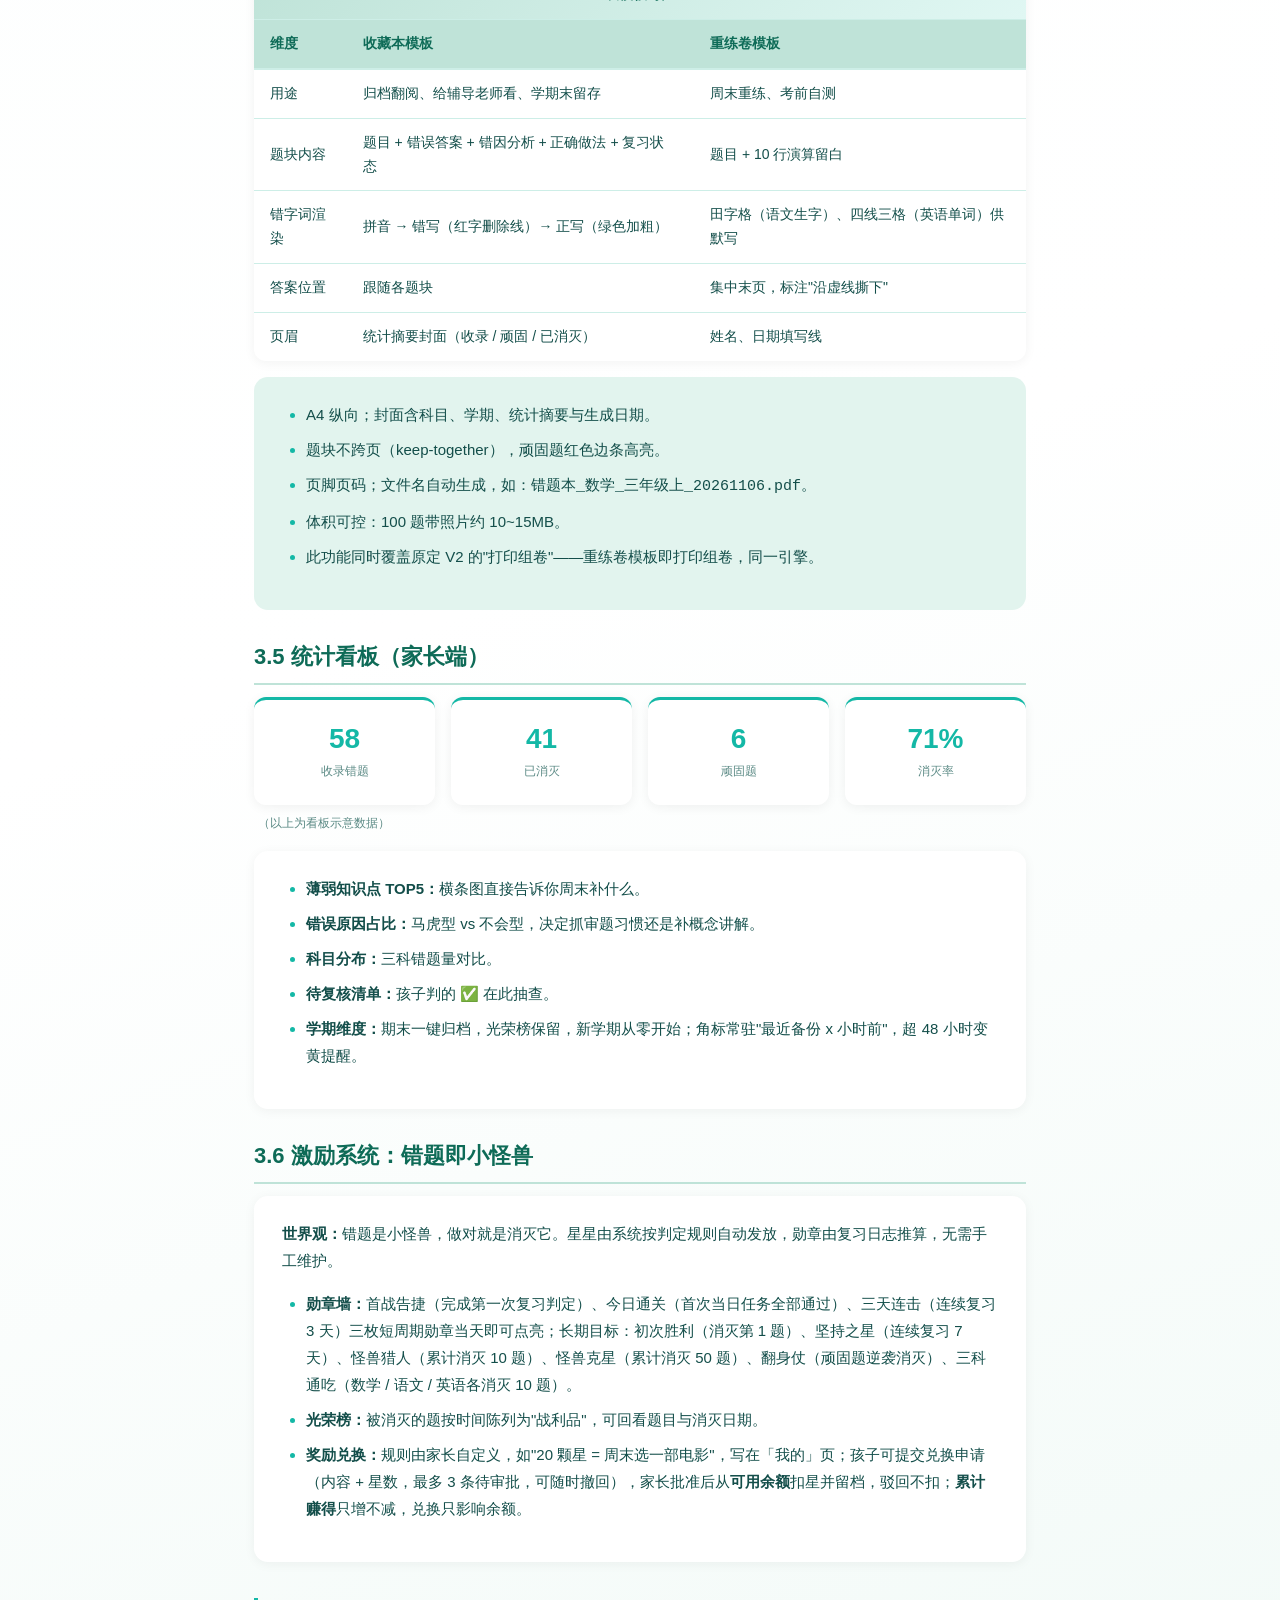
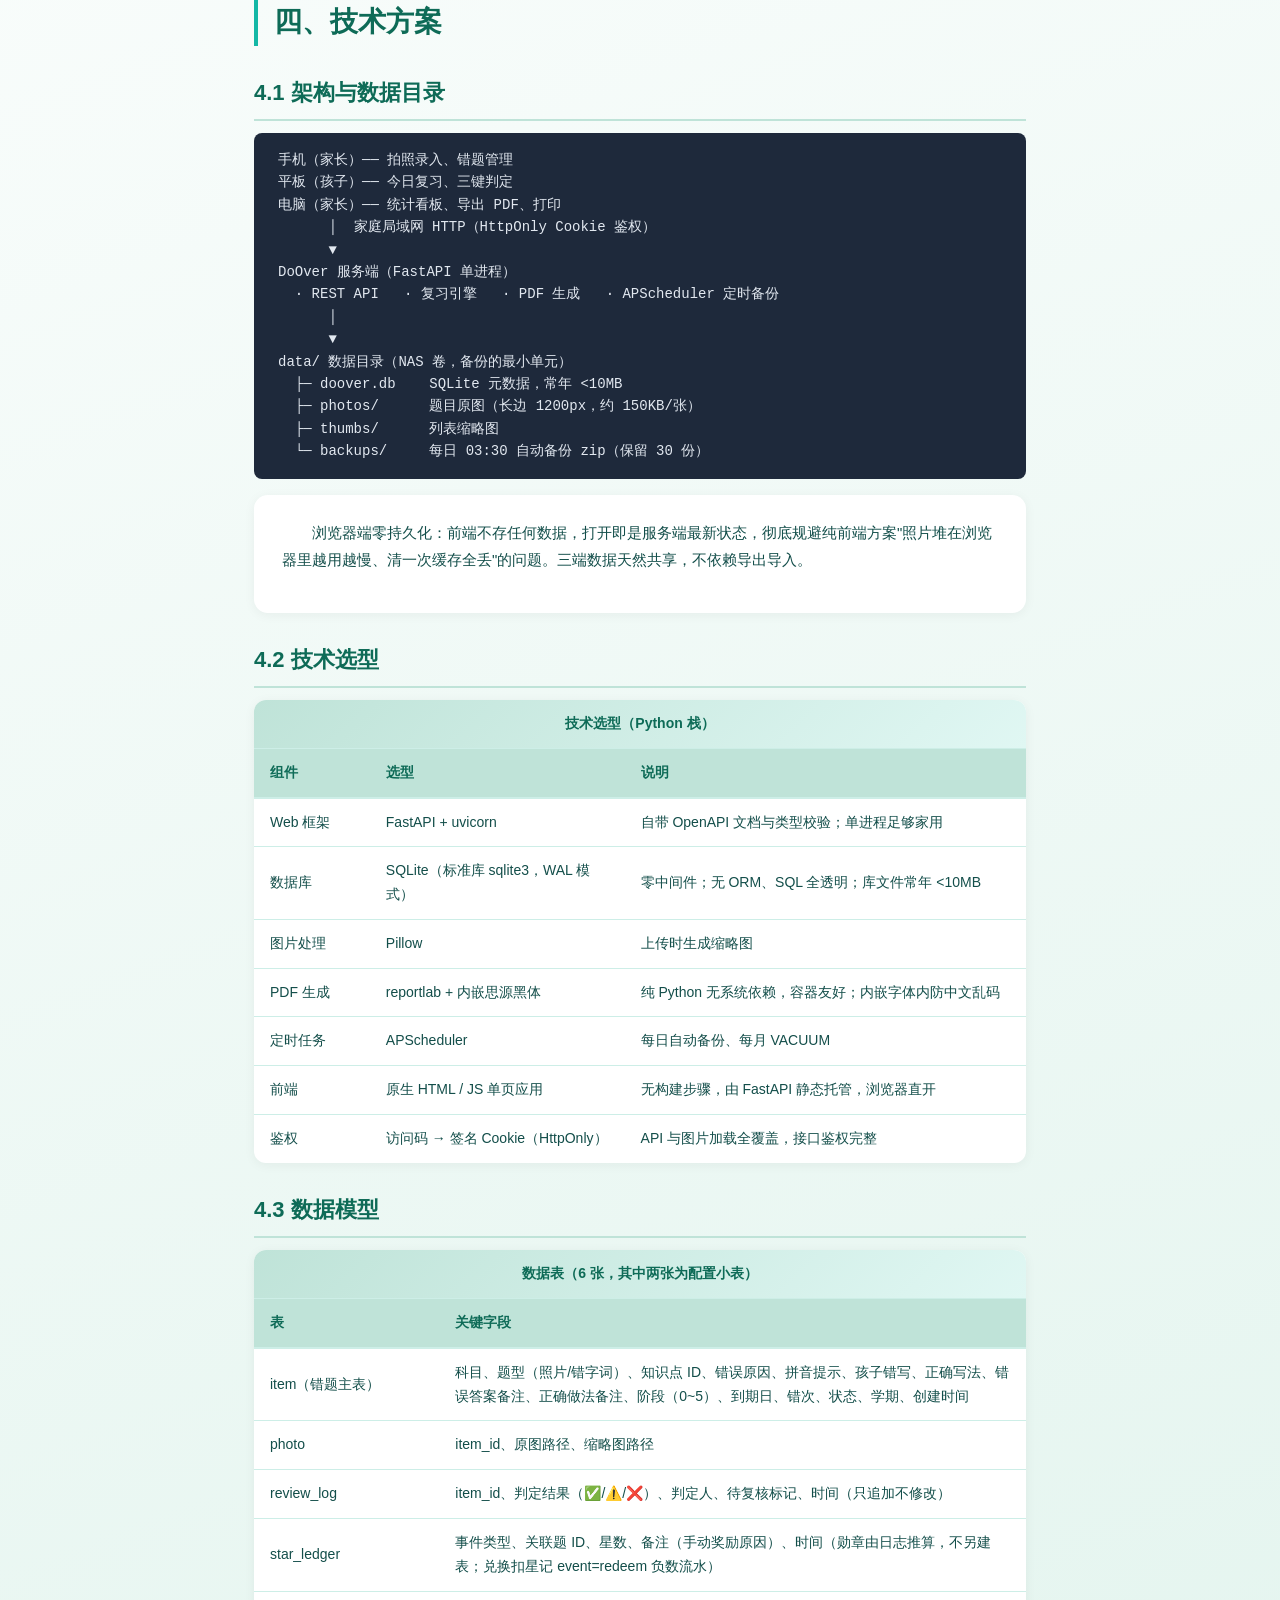
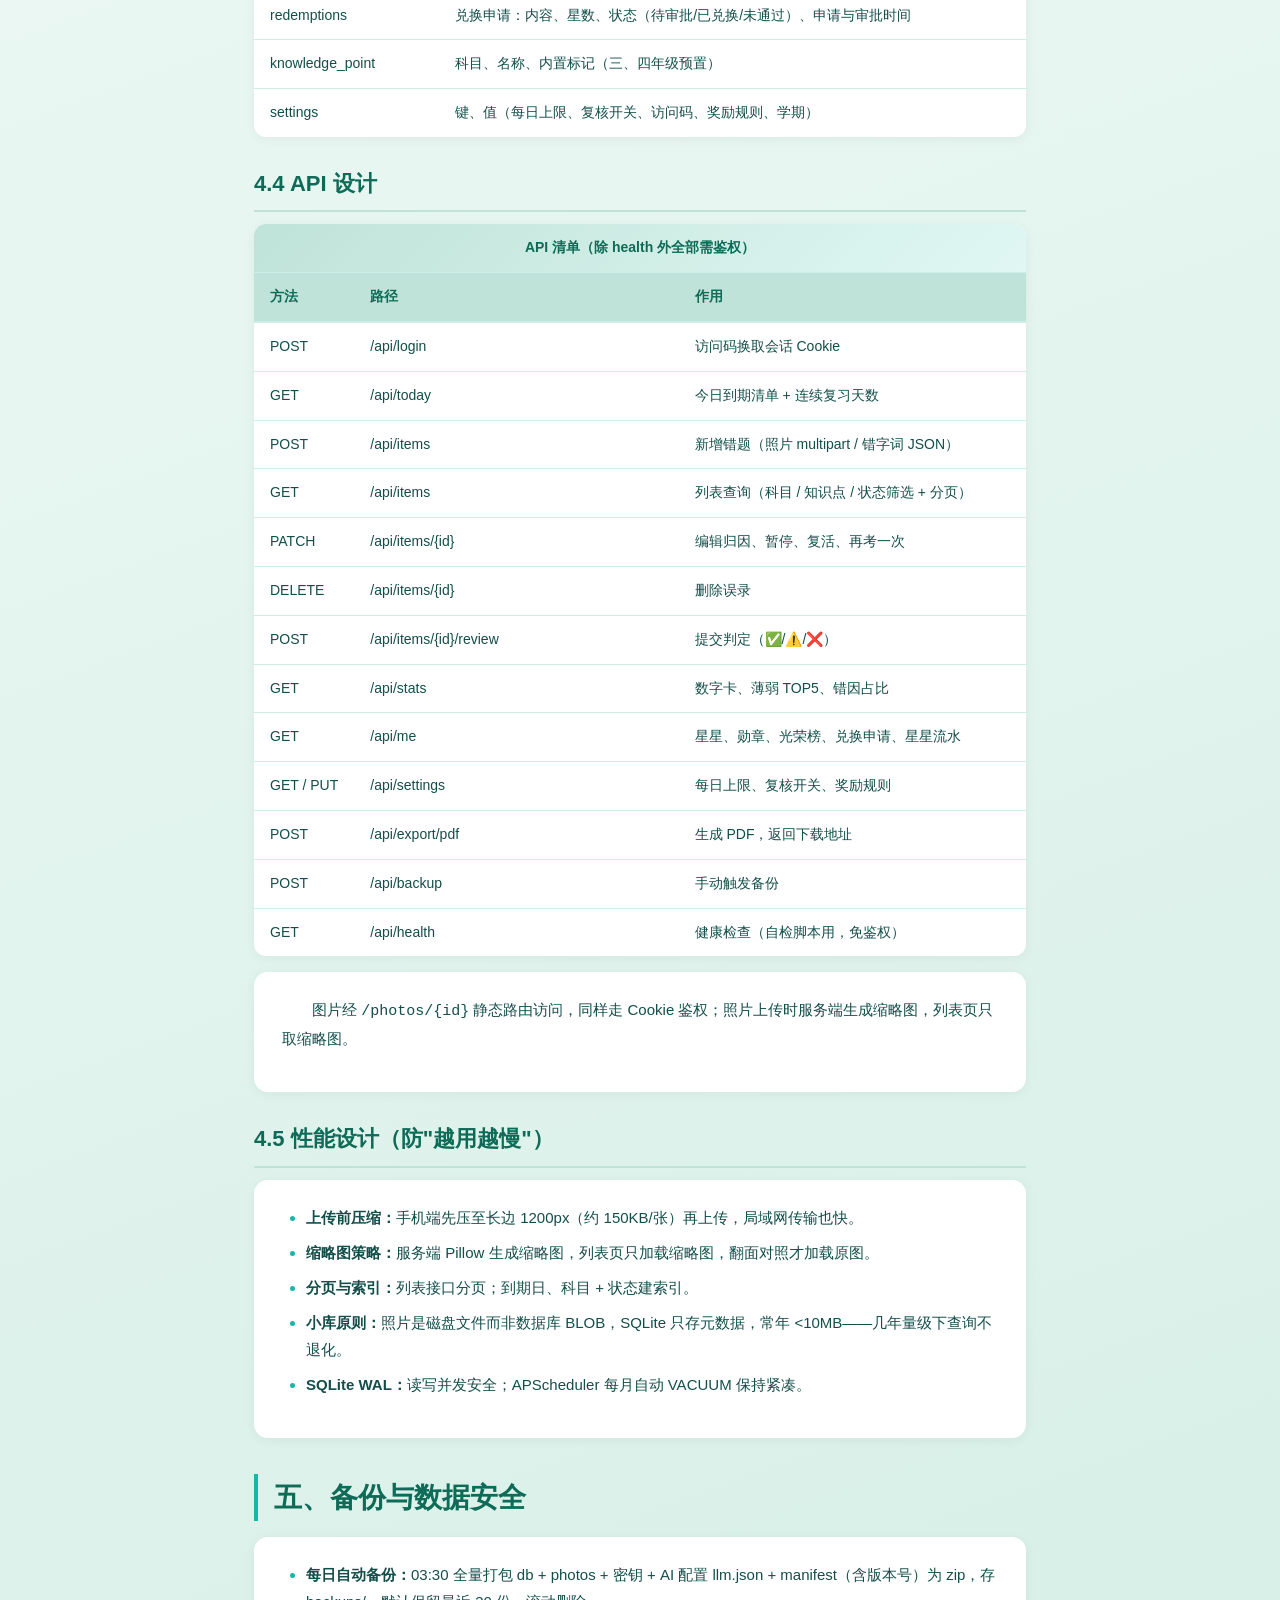
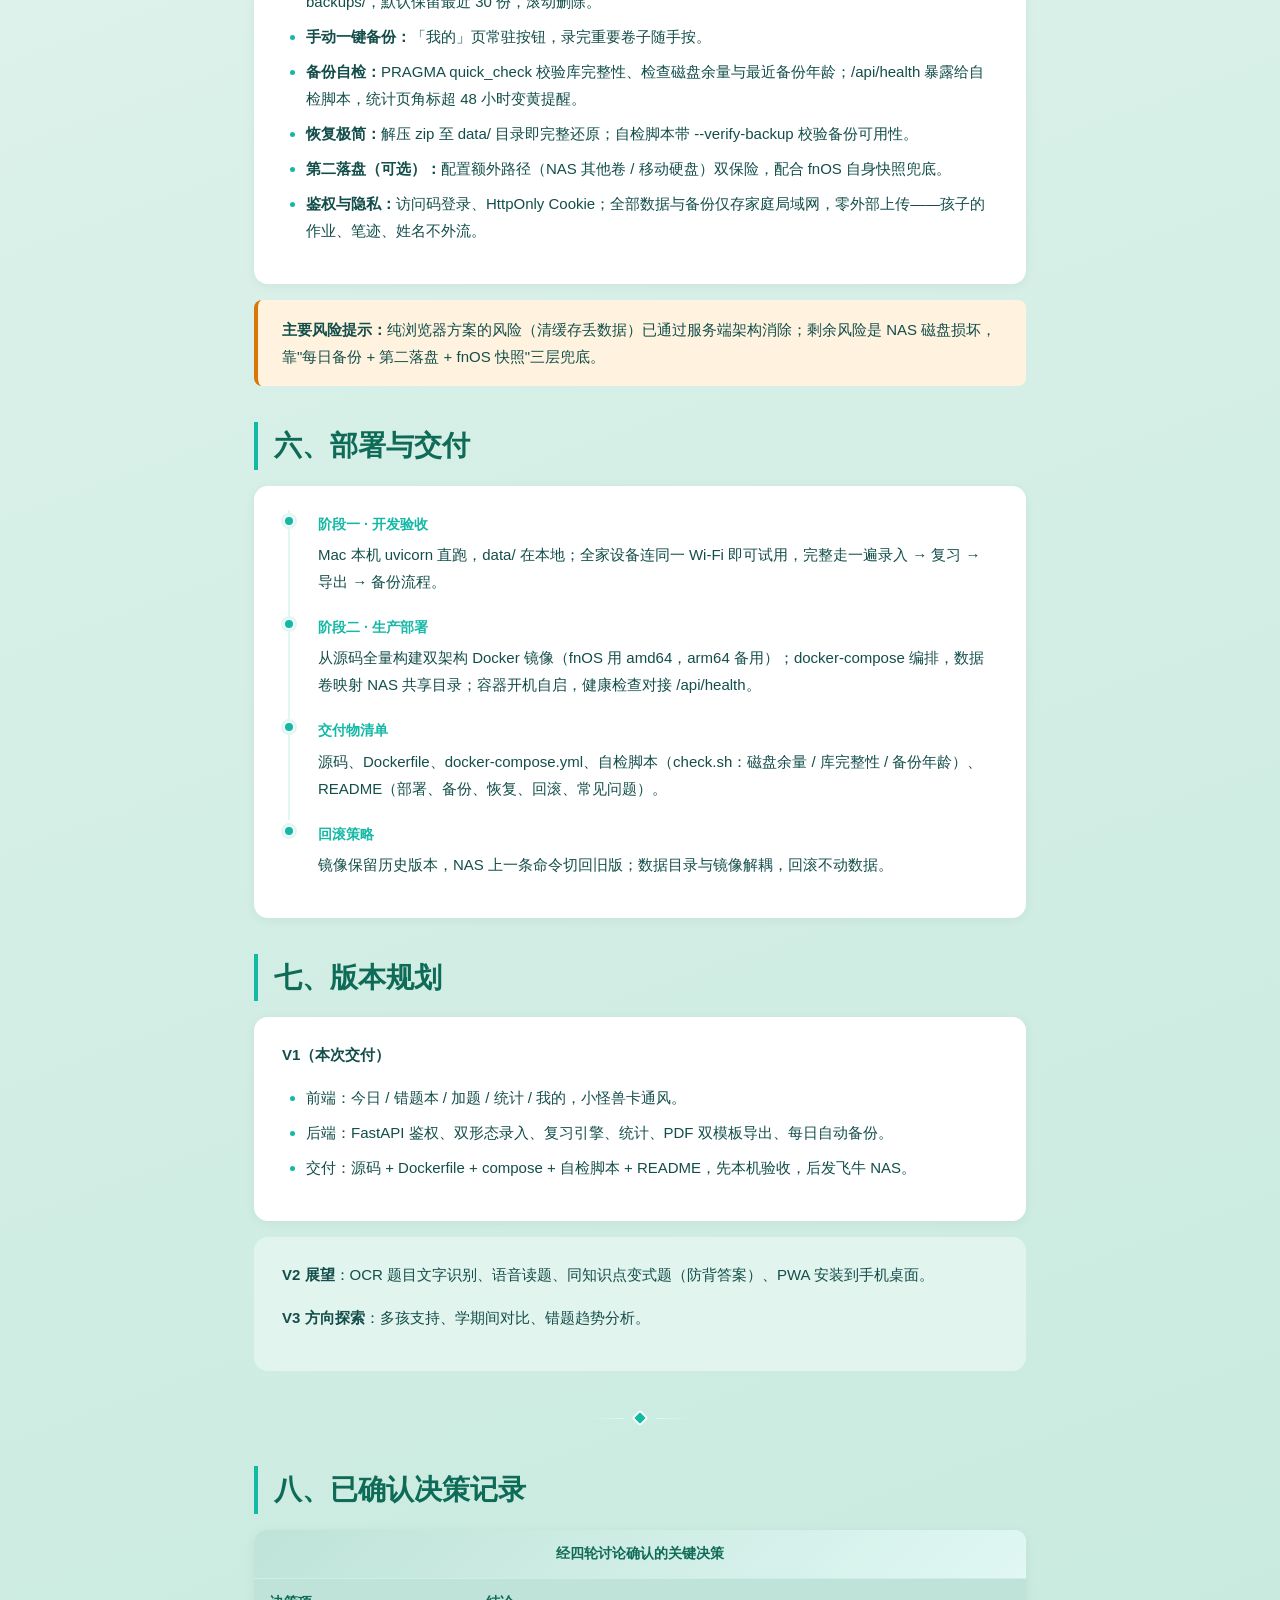
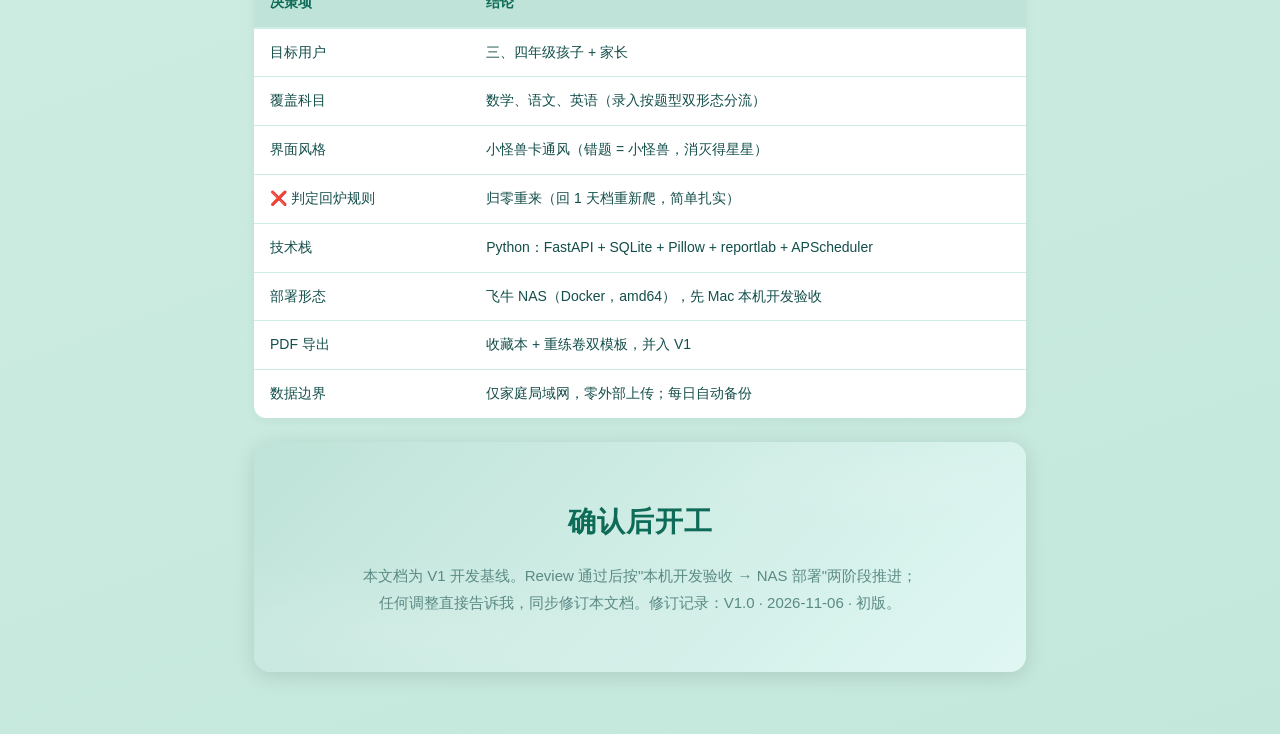
==== commit 913beb5c: "feat: 家长端手动奖励星星，双端星星流水可见来源 - 我的页家长专属「手动奖励」卡片：1~99 颗 + 选填备注，表扬应用外表现 - 后端 POST /api/stars/award（家长硬隔离）" ====
--- a/错题本产品设计文档.html
+++ b/错题本产品设计文档.html
@@ -598,7 +598,7 @@
         <tr><td>item（错题主表）</td><td>科目、题型（照片/错字词）、知识点 ID、错误原因、拼音提示、孩子错写、正确写法、错误答案备注、正确做法备注、阶段（0~5）、到期日、错次、状态、学期、创建时间</td></tr>
         <tr><td>photo</td><td>item_id、原图路径、缩略图路径</td></tr>
         <tr><td>review_log</td><td>item_id、判定结果（✅/⚠️/❌）、判定人、待复核标记、时间（只追加不修改）</td></tr>
-        <tr><td>star_ledger</td><td>事件类型、关联题 ID、星数、时间（勋章由日志推算，不另建表；兑换扣星记 event=redeem 负数流水）</td></tr>
+        <tr><td>star_ledger</td><td>事件类型、关联题 ID、星数、备注（手动奖励原因）、时间（勋章由日志推算，不另建表；兑换扣星记 event=redeem 负数流水）</td></tr>
         <tr><td>redemptions</td><td>兑换申请：内容、星数、状态（待审批/已兑换/未通过）、申请与审批时间</td></tr>
         <tr><td>knowledge_point</td><td>科目、名称、内置标记（三、四年级预置）</td></tr>
         <tr><td>settings</td><td>键、值（每日上限、复核开关、访问码、奖励规则、学期）</td></tr>
@@ -624,7 +624,7 @@
         <tr><td>DELETE</td><td>/api/items/{id}</td><td>删除误录</td></tr>
         <tr><td>POST</td><td>/api/items/{id}/review</td><td>提交判定（✅/⚠️/❌）</td></tr>
         <tr><td>GET</td><td>/api/stats</td><td>数字卡、薄弱 TOP5、错因占比</td></tr>
-        <tr><td>GET</td><td>/api/me</td><td>星星、勋章、光荣榜</td></tr>
+        <tr><td>GET</td><td>/api/me</td><td>星星、勋章、光荣榜、兑换申请、星星流水</td></tr>
         <tr><td>GET / PUT</td><td>/api/settings</td><td>每日上限、复核开关、奖励规则</td></tr>
         <tr><td>POST</td><td>/api/export/pdf</td><td>生成 PDF，返回下载地址</td></tr>
         <tr><td>POST</td><td>/api/backup</td><td>手动触发备份</td></tr>
